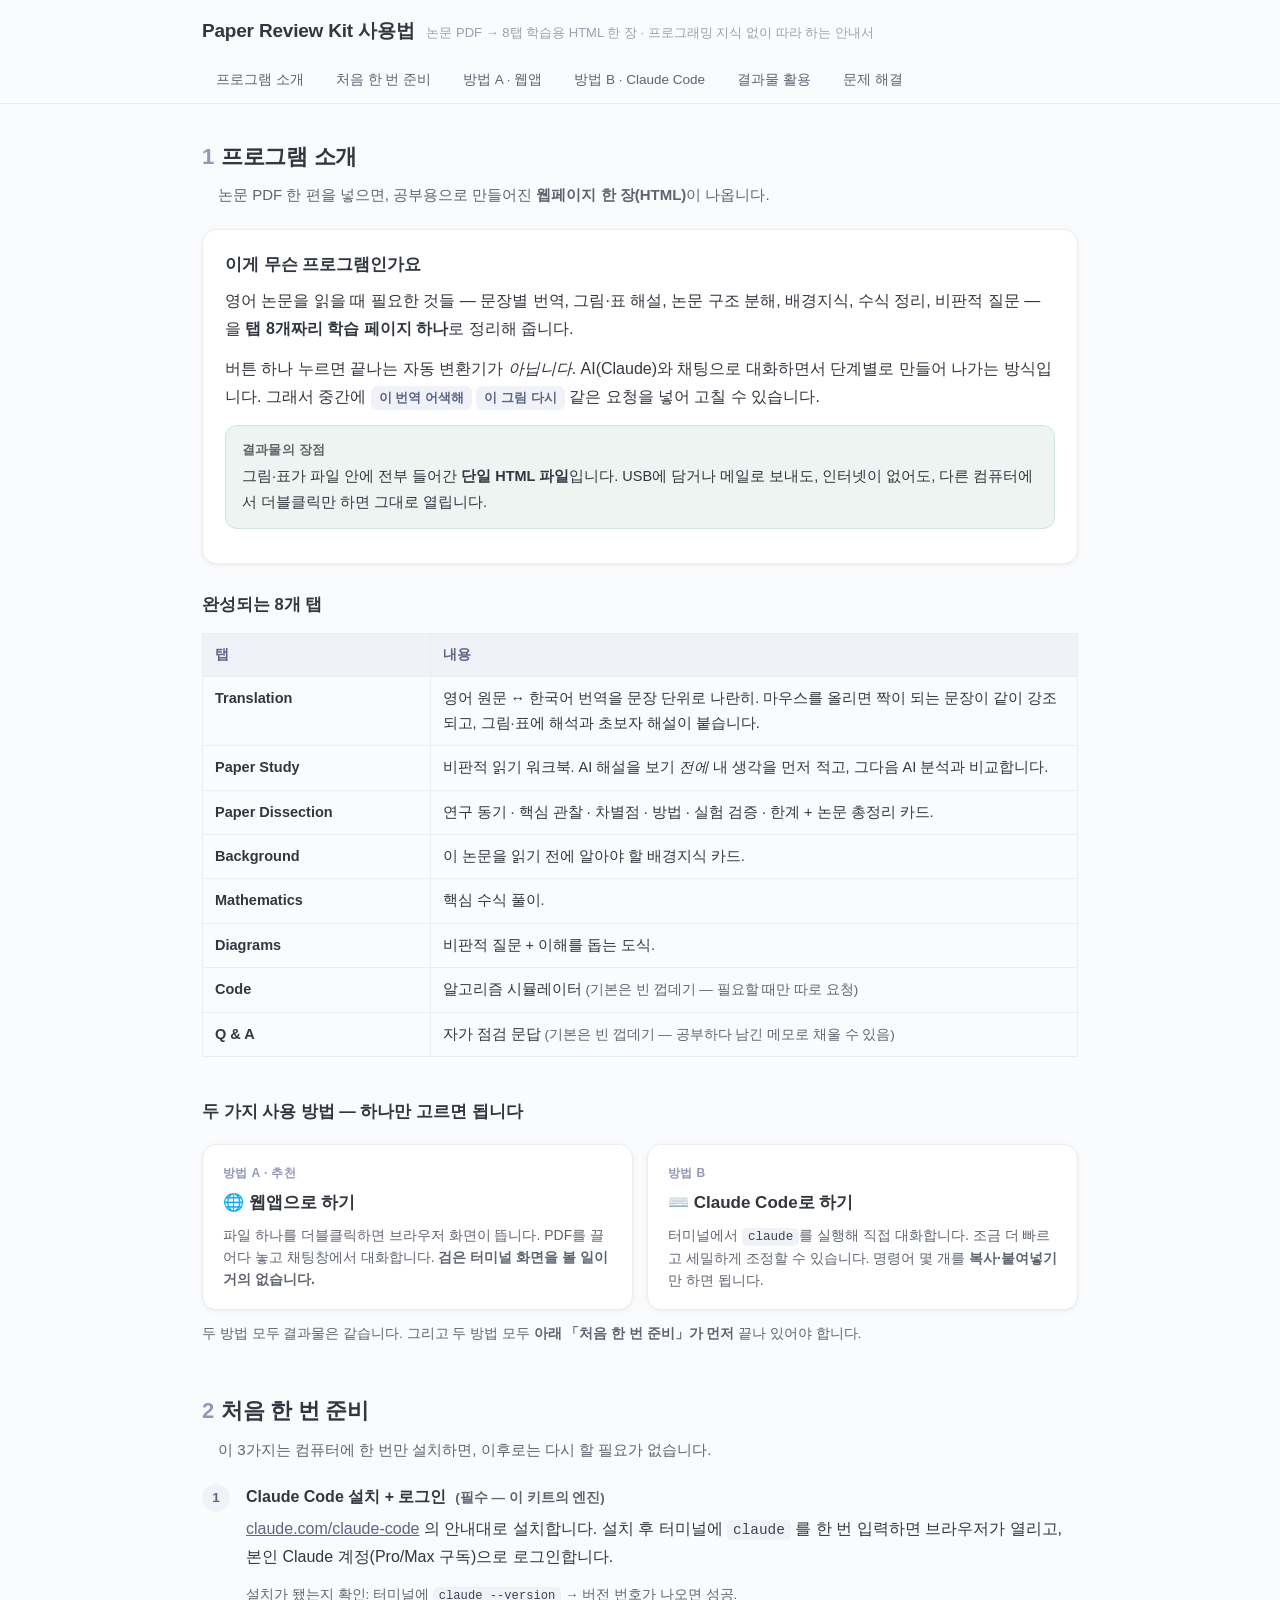
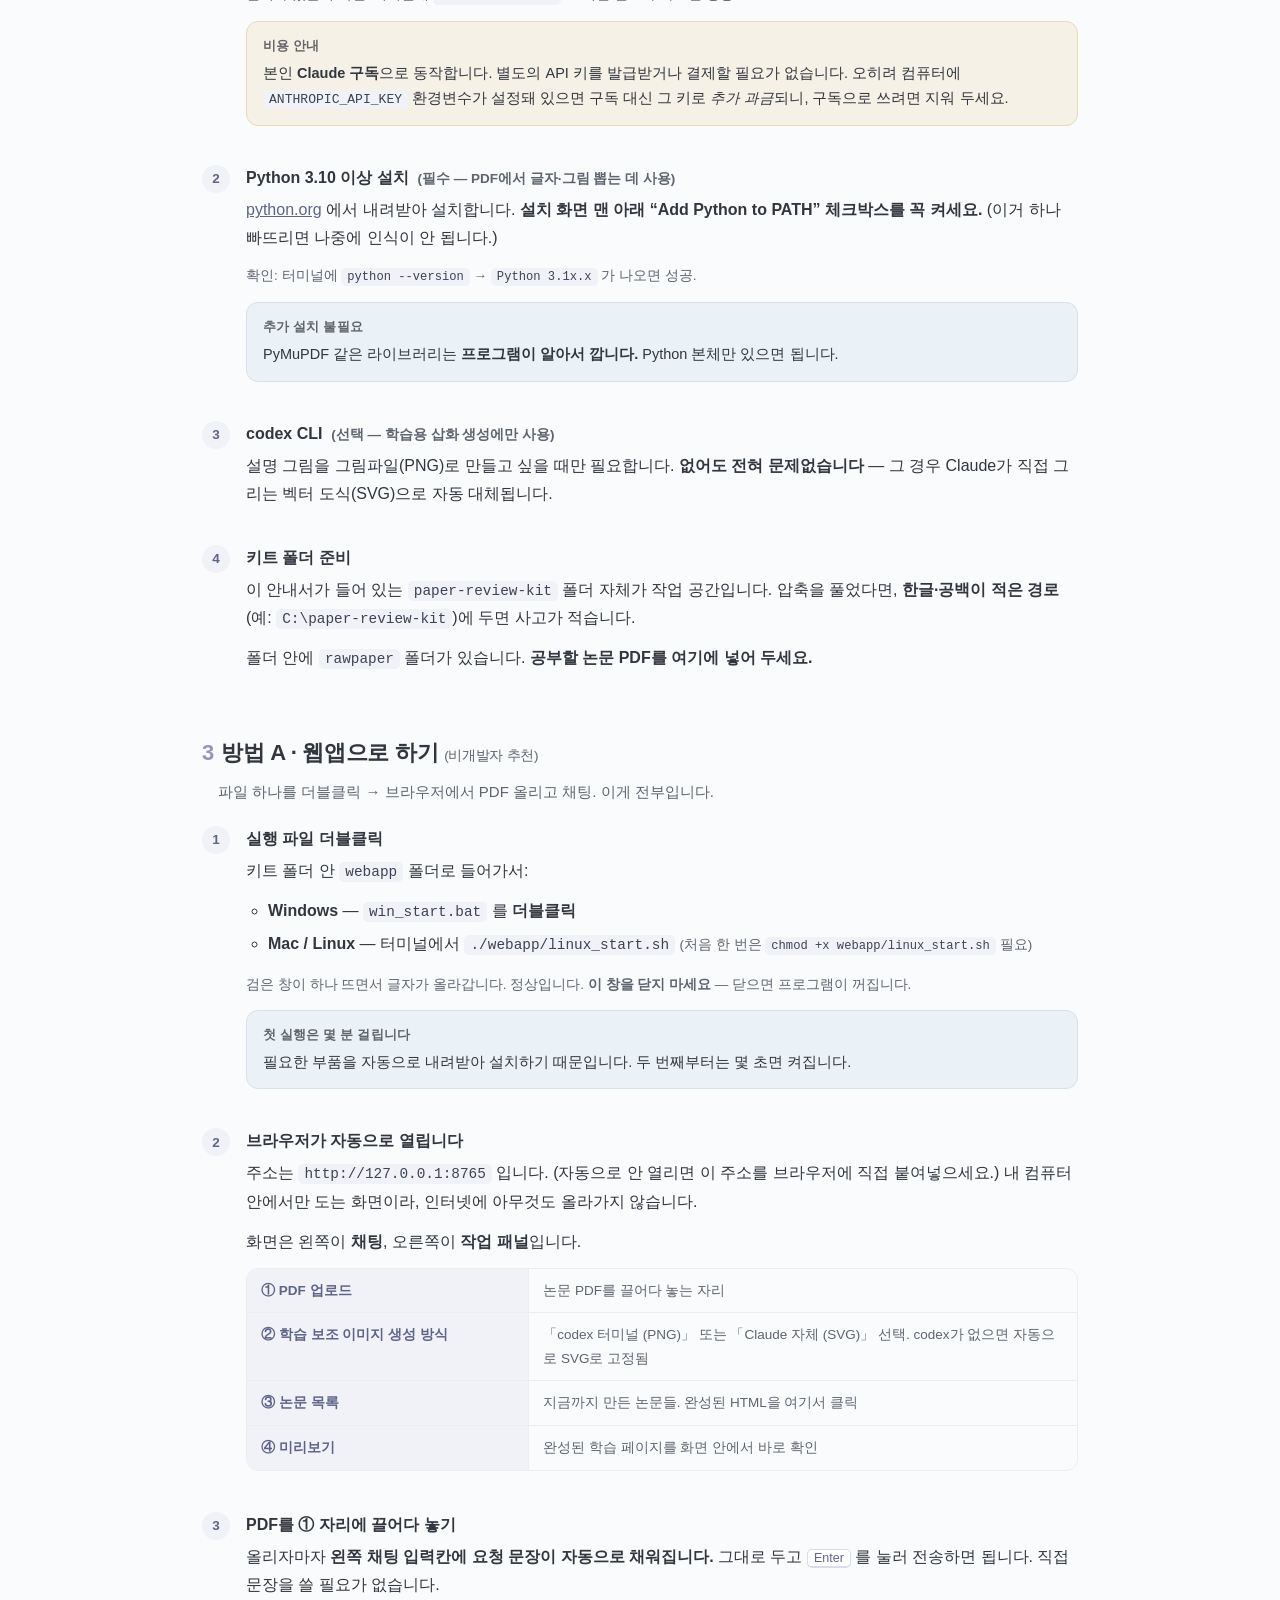
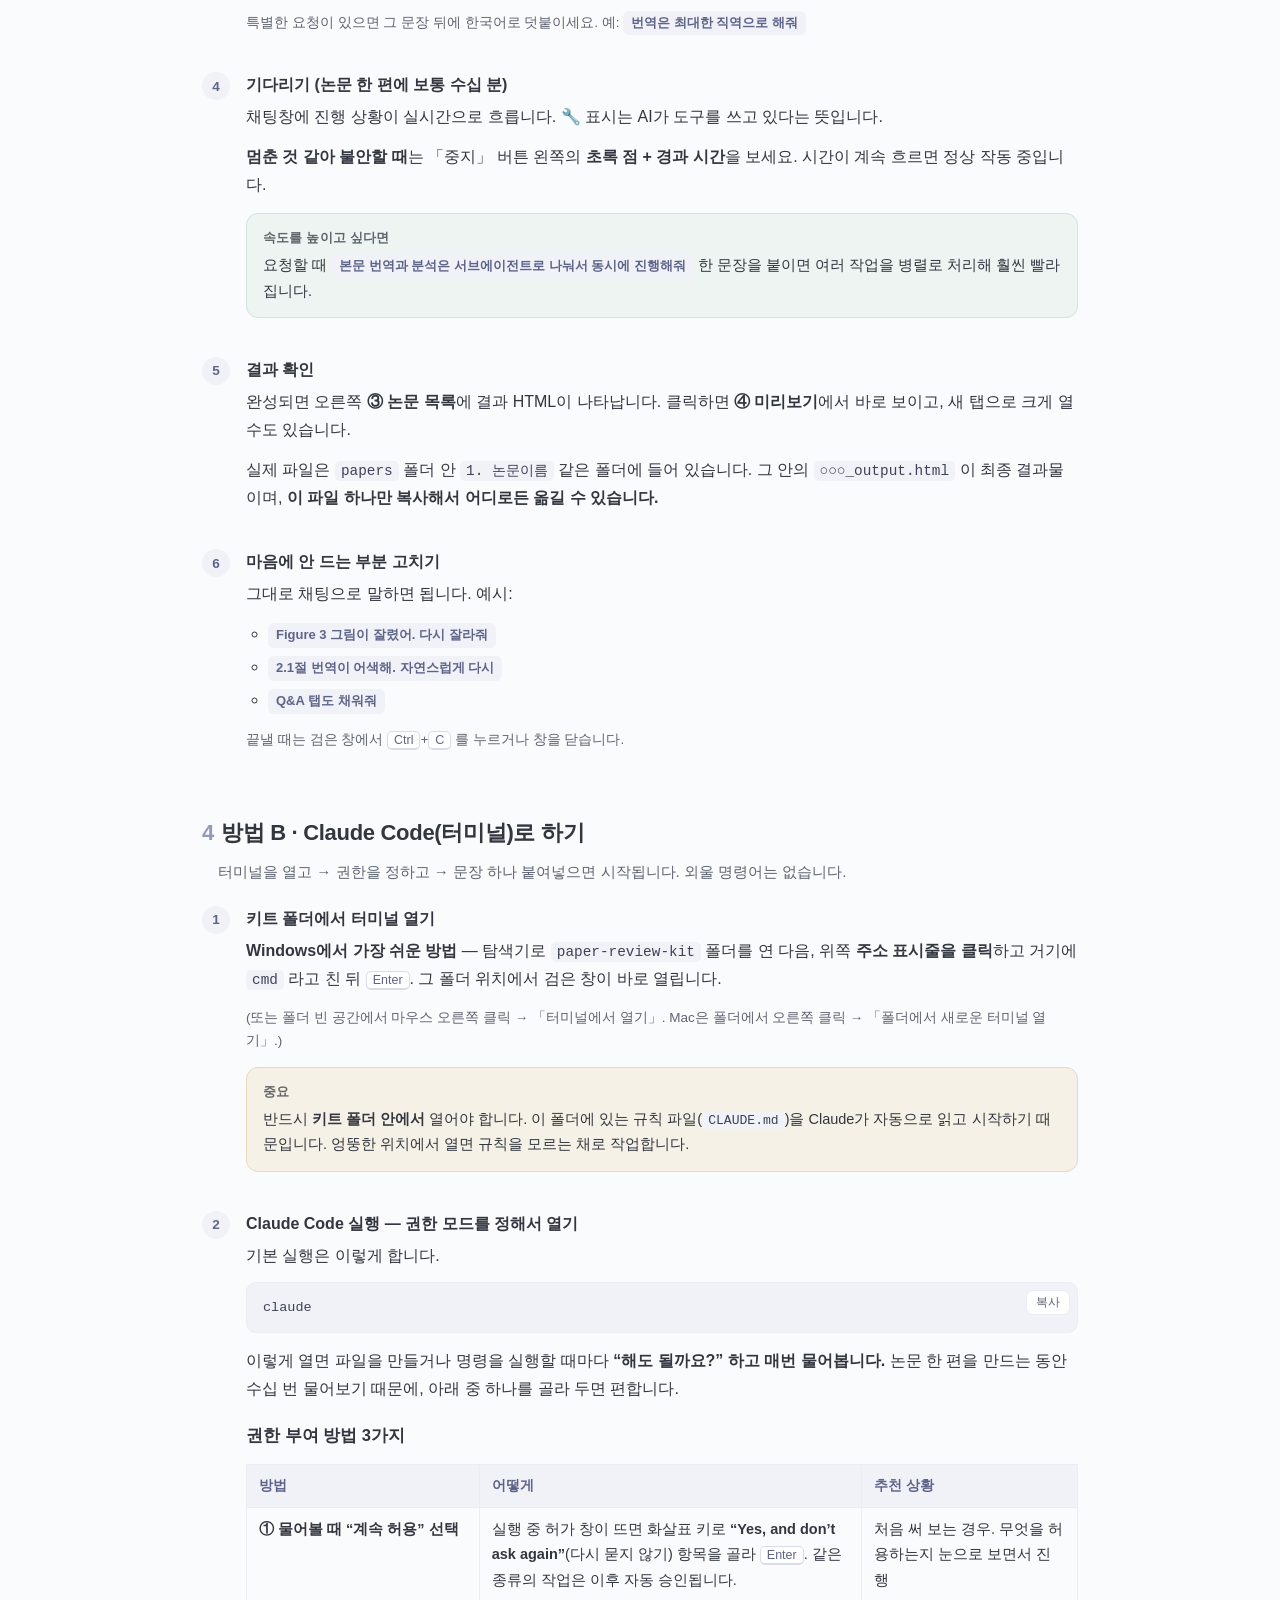
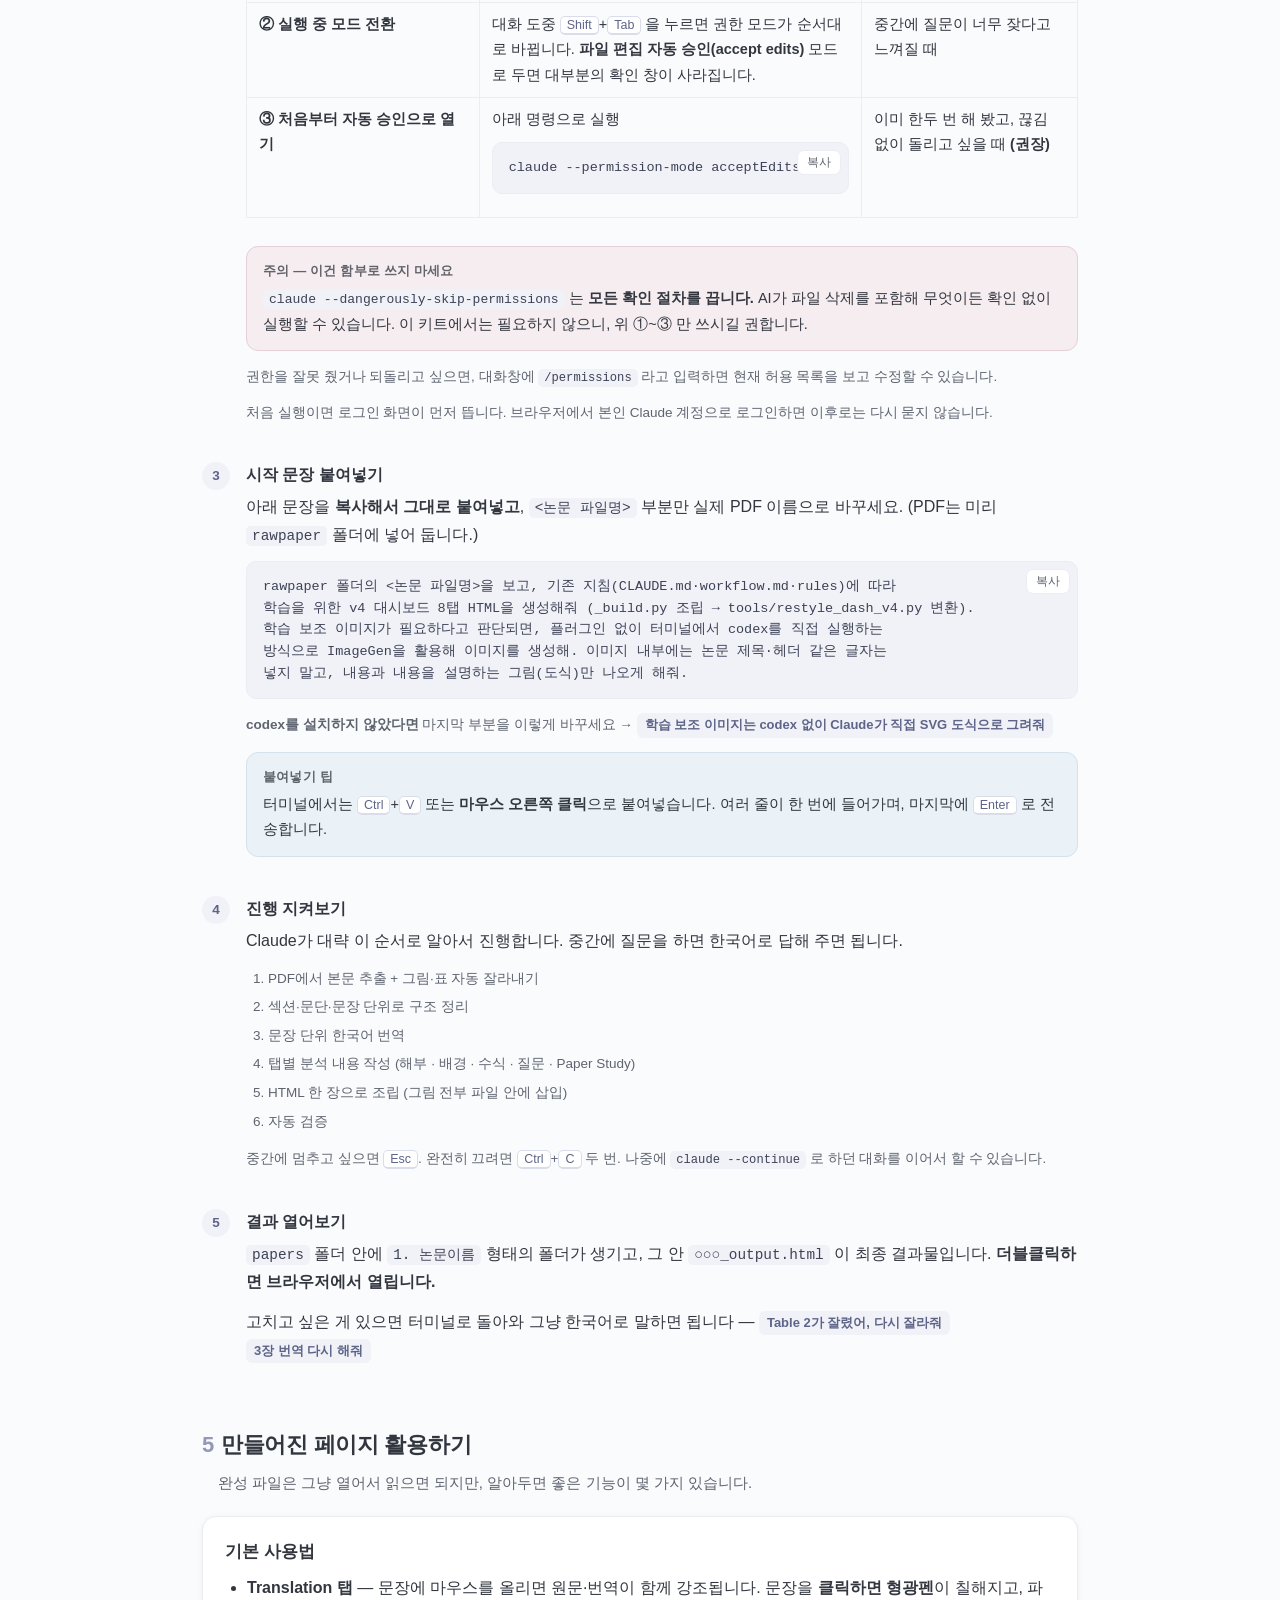
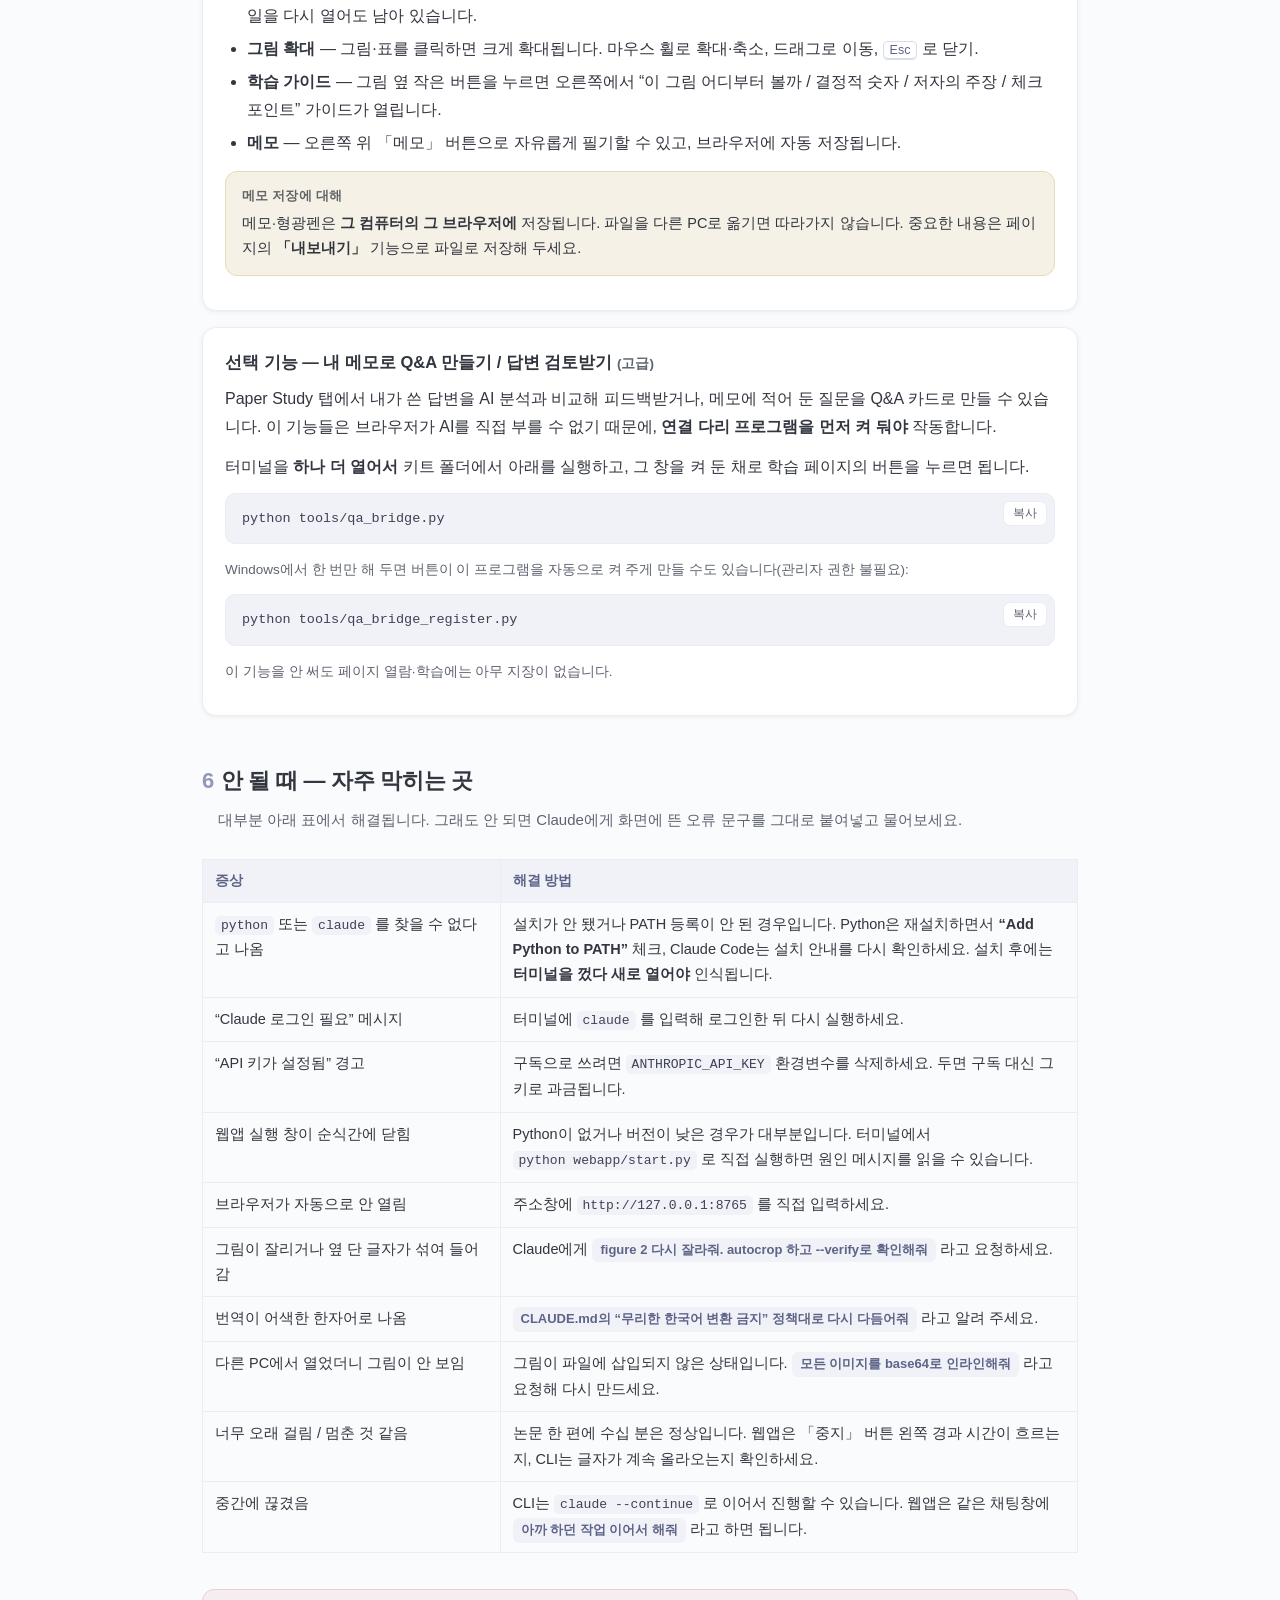
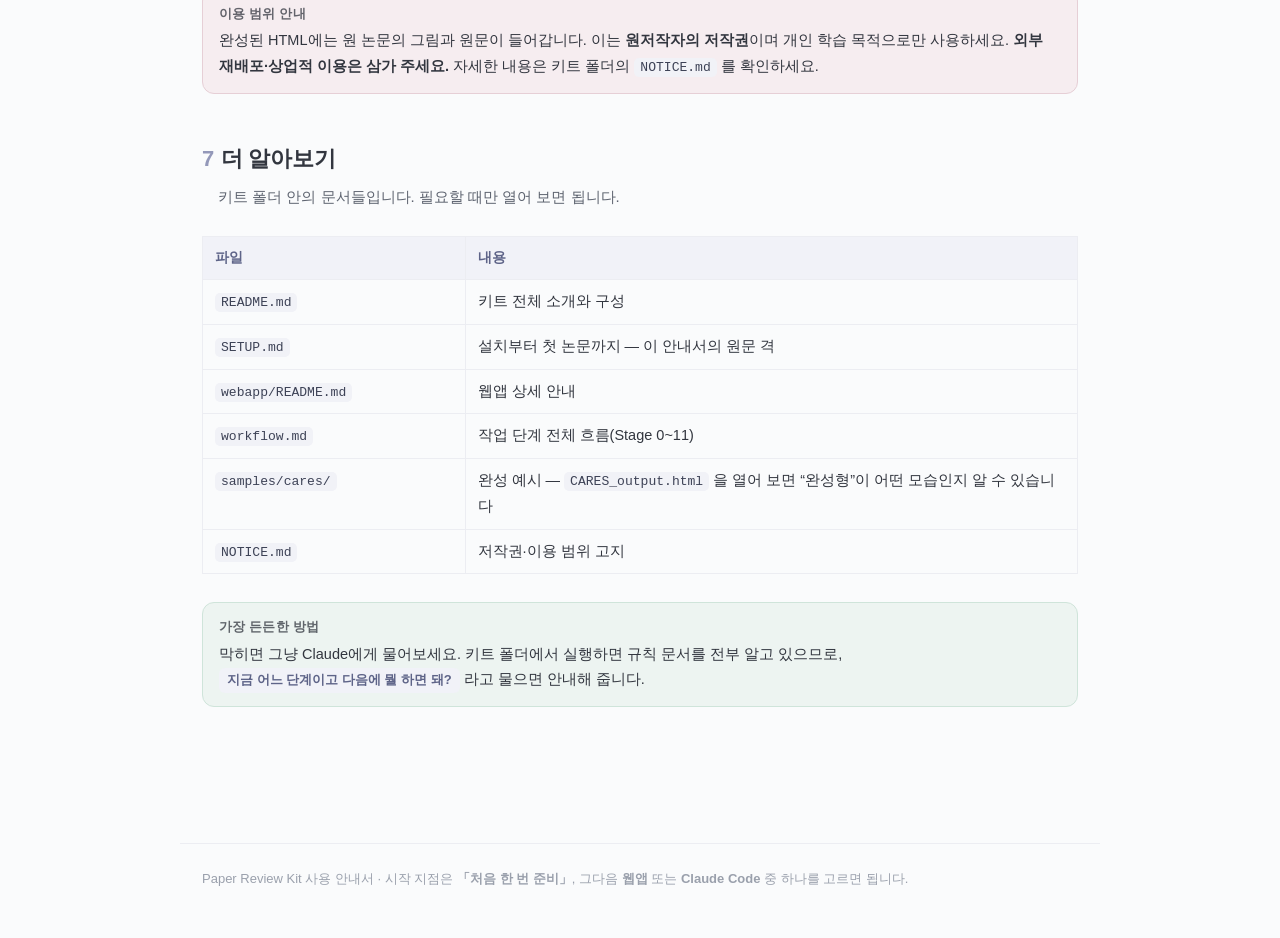
==== GUIDE.html @ 76587bfa "feat: 모체 반영 - qa_bridge v1.2 비동기 job·군집화, 메모 레이어 v6, 리더 자산 칩, 좌측 바 제거 3-way 병합(base = 모체 db18e31)으로 " ====
<!doctype html>
<html lang="ko">
<head>
<meta charset="utf-8">
<meta name="viewport" content="width=device-width, initial-scale=1">
<title>Paper Review Kit 사용법</title>
<style>
  :root{
    --bg:#fafbfc; --paper:#ffffff; --ink:#32363f; --ink-soft:#5e6470; --muted:#9aa0ac; --line:#ecedf2;
    --accent:#5e6488; --accent-mid:#9398b9; --accent-soft:#f1f2f8; --accent-pale:#d9dce9;
    --azure:#7191ab; --azure-soft:#eaf1f7; --azure-pale:#d5e2ec;
    --rose:#ab8290; --rose-soft:#f6edf0;
    --mint:#74ad97; --mint-soft:#edf4f1;
    --amber:#ab8a55; --amber-soft:#f6f1e6;
    --radius:14px; --shadow:0 1px 2px rgba(48,53,66,.03),0 1px 6px rgba(48,53,66,.05);
  }
  *{box-sizing:border-box}
  html{scroll-behavior:smooth; scroll-padding-top:96px}
  body{
    margin:0; background:var(--bg); color:var(--ink);
    font-family:-apple-system,BlinkMacSystemFont,"Segoe UI",Roboto,"Helvetica Neue",
      "Malgun Gothic","맑은 고딕","Apple SD Gothic Neo",sans-serif;
    line-height:1.75; font-size:16px; -webkit-font-smoothing:antialiased;
  }

  /* ── topbar ── */
  .topbar{
    position:sticky; top:0; z-index:50; background:rgba(250,251,252,.92);
    backdrop-filter:blur(8px); border-bottom:1px solid var(--line);
  }
  .topbar-inner{max-width:920px; margin:0 auto; padding:14px 22px 0}
  .brand{display:flex; align-items:baseline; gap:12px; flex-wrap:wrap}
  .brand h1{font-size:19px; margin:0; letter-spacing:-.2px}
  .brand .sub{font-size:13px; color:var(--muted)}
  .navtabs{display:flex; gap:4px; margin-top:12px; overflow-x:auto; scrollbar-width:none}
  .navtabs::-webkit-scrollbar{display:none}
  .navtabs a{
    flex:0 0 auto; padding:9px 14px; font-size:13.5px; color:var(--ink-soft); text-decoration:none;
    border-bottom:2px solid transparent; white-space:nowrap;
  }
  .navtabs a:hover{color:var(--accent); border-bottom-color:var(--accent-pale)}

  /* ── layout ── */
  main{max-width:920px; margin:0 auto; padding:34px 22px 90px}
  section{margin:0 0 46px}
  h2{
    font-size:22px; margin:0 0 6px; letter-spacing:-.3px;
  }
  h2 .num{color:var(--accent-mid); font-weight:700; margin-right:7px}
  .lede{color:var(--ink-soft); font-size:15px; margin:0 0 20px; padding-left:16px}
  h3{font-size:16.5px; margin:26px 0 8px; color:var(--ink)}
  p{margin:0 0 12px}
  ul,ol{margin:0 0 14px; padding-left:22px}
  li{margin:5px 0}
  a{color:var(--accent)}
  strong{font-weight:650}
  .small{font-size:13.5px; color:var(--ink-soft)}

  .card{
    background:var(--paper); border:1px solid var(--line); border-radius:var(--radius);
    box-shadow:var(--shadow); padding:20px 22px; margin:0 0 16px;
  }
  .card h3:first-child{margin-top:0}

  /* ── code ── */
  code{
    background:#f1f2f7; border-radius:5px; padding:2px 6px; font-size:.9em;
    font-family:"Cascadia Mono",Consolas,"D2Coding",Menlo,monospace; color:#3d4256;
  }
  pre{
    background:#f1f2f7; border:1px solid var(--line); border-radius:10px;
    padding:14px 16px; overflow-x:auto; margin:10px 0 14px;
    font-family:"Cascadia Mono",Consolas,"D2Coding",Menlo,monospace;
    font-size:13.5px; line-height:1.6; color:#3d4256; position:relative;
  }
  pre code{background:none; padding:0; font-size:inherit}
  .copy-wrap{position:relative}
  .copy-btn{
    position:absolute; top:8px; right:8px; border:1px solid var(--line); background:var(--paper);
    color:var(--ink-soft); font-size:11.5px; padding:4px 9px; border-radius:7px; cursor:pointer;
    font-family:inherit;
  }
  .copy-btn:hover{border-color:var(--accent-pale); color:var(--accent)}
  .copy-btn.done{color:var(--mint); border-color:var(--mint)}

  /* ── steps ── */
  ol.steps{list-style:none; padding:0; counter-reset:s; margin:0}
  ol.steps > li{
    counter-increment:s; position:relative; padding:0 0 4px 44px; margin:0 0 20px;
  }
  ol.steps > li::before{
    content:counter(s); position:absolute; left:0; top:1px;
    width:28px; height:28px; border-radius:50%; background:var(--accent-soft);
    color:var(--accent); font-size:13.5px; font-weight:700;
    display:flex; align-items:center; justify-content:center;
  }
  ol.steps > li > .t{font-weight:650; display:block; margin-bottom:4px}

  /* ── callouts ── */
  .note{
    border-radius:12px; padding:13px 16px; margin:14px 0; font-size:14.5px;
    border:1px solid var(--azure-pale); background:var(--azure-soft);
  }
  .note.warn{border-color:#e8d9b8; background:var(--amber-soft)}
  .note.tip{border-color:#cfe4da; background:var(--mint-soft)}
  .note.stop{border-color:#e6cfd6; background:var(--rose-soft)}
  .note b{display:block; margin-bottom:3px; font-size:13px; letter-spacing:.2px;
    text-transform:uppercase; opacity:.75}

  /* ── table ── */
  table{border-collapse:collapse; width:100%; font-size:14.5px; margin:6px 0 14px}
  th,td{border:1px solid var(--line); padding:9px 12px; text-align:left; vertical-align:top}
  th{background:var(--accent-soft); font-weight:650; color:var(--accent); font-size:13.5px}
  td code{white-space:nowrap}
  .tbl-scroll{overflow-x:auto}

  /* ── path pill / kbd ── */
  .pill{
    display:inline-block; background:var(--accent-soft); color:var(--accent);
    border-radius:6px; padding:1px 8px; font-size:13px; font-weight:600;
  }
  kbd{
    background:var(--paper); border:1px solid var(--accent-pale); border-bottom-width:2px;
    border-radius:5px; padding:1px 6px; font-size:12.5px; font-family:inherit; color:var(--accent);
  }

  /* ── route picker ── */
  .routes{display:grid; grid-template-columns:repeat(auto-fit,minmax(260px,1fr)); gap:14px; margin:18px 0 0}
  .route{
    display:block; text-decoration:none; color:inherit; background:var(--paper);
    border:1px solid var(--line); border-radius:var(--radius); padding:18px 20px; box-shadow:var(--shadow);
  }
  .route:hover{border-color:var(--accent-pale)}
  .route .tag{font-size:12px; font-weight:700; letter-spacing:.4px; color:var(--accent-mid)}
  .route .rt{font-size:17px; font-weight:650; margin:4px 0 6px; color:var(--ink)}
  .route .rd{font-size:14px; color:var(--ink-soft); line-height:1.6}

  /* ── screen map ── */
  .screen{
    border:1px solid var(--line); border-radius:12px; overflow:hidden; margin:12px 0 16px;
    font-size:13.5px;
  }
  .screen-row{display:flex; border-bottom:1px solid var(--line)}
  .screen-row:last-child{border-bottom:0}
  .screen-k{
    flex:0 0 34%; background:var(--accent-soft); color:var(--accent); font-weight:650;
    padding:10px 14px; border-right:1px solid var(--line);
  }
  .screen-v{padding:10px 14px; color:var(--ink-soft)}

  footer{
    max-width:920px; margin:0 auto; padding:24px 22px 60px;
    border-top:1px solid var(--line); color:var(--muted); font-size:13px;
  }
  @media (max-width:640px){
    body{font-size:15.5px}
    .screen-k{flex-basis:42%}
  }
  @media print{
    .topbar{position:static} .copy-btn{display:none}
  }
</style>
</head>
<body>

<div class="topbar">
  <div class="topbar-inner">
    <div class="brand">
      <h1>Paper Review Kit 사용법</h1>
      <span class="sub">논문 PDF → 8탭 학습용 HTML 한 장 · 프로그래밍 지식 없이 따라 하는 안내서</span>
    </div>
    <nav class="navtabs">
      <a href="#intro">프로그램 소개</a>
      <a href="#prep">처음 한 번 준비</a>
      <a href="#web">방법 A · 웹앱</a>
      <a href="#cli">방법 B · Claude Code</a>
      <a href="#after">결과물 활용</a>
      <a href="#trouble">문제 해결</a>
    </nav>
  </div>
</div>

<main>

<!-- ══════════════ 1. 소개 ══════════════ -->
<section id="intro">
  <h2><span class="num">1</span>프로그램 소개</h2>
  <p class="lede">논문 PDF 한 편을 넣으면, 공부용으로 만들어진 <strong>웹페이지 한 장(HTML)</strong>이 나옵니다.</p>

  <div class="card">
    <h3>이게 무슨 프로그램인가요</h3>
    <p>
      영어 논문을 읽을 때 필요한 것들 — 문장별 번역, 그림·표 해설, 논문 구조 분해, 배경지식, 수식 정리,
      비판적 질문 — 을 <strong>탭 8개짜리 학습 페이지 하나</strong>로 정리해 줍니다.
    </p>
    <p>
      버튼 하나 누르면 끝나는 자동 변환기가 <em>아닙니다</em>. AI(Claude)와 채팅으로 대화하면서
      단계별로 만들어 나가는 방식입니다. 그래서 중간에 <span class="pill">이 번역 어색해</span>
      <span class="pill">이 그림 다시</span> 같은 요청을 넣어 고칠 수 있습니다.
    </p>
    <div class="note tip">
      <b>결과물의 장점</b>
      그림·표가 파일 안에 전부 들어간 <strong>단일 HTML 파일</strong>입니다. USB에 담거나 메일로 보내도,
      인터넷이 없어도, 다른 컴퓨터에서 더블클릭만 하면 그대로 열립니다.
    </div>
  </div>

  <h3>완성되는 8개 탭</h3>
  <div class="tbl-scroll">
  <table>
    <tr><th style="width:26%">탭</th><th>내용</th></tr>
    <tr><td><strong>Translation</strong></td><td>영어 원문 ↔ 한국어 번역을 문장 단위로 나란히. 마우스를 올리면 짝이 되는 문장이 같이 강조되고, 그림·표에 해석과 초보자 해설이 붙습니다.</td></tr>
    <tr><td><strong>Paper Study</strong></td><td>비판적 읽기 워크북. AI 해설을 보기 <em>전에</em> 내 생각을 먼저 적고, 그다음 AI 분석과 비교합니다.</td></tr>
    <tr><td><strong>Paper Dissection</strong></td><td>연구 동기 · 핵심 관찰 · 차별점 · 방법 · 실험 검증 · 한계 + 논문 총정리 카드.</td></tr>
    <tr><td><strong>Background</strong></td><td>이 논문을 읽기 전에 알아야 할 배경지식 카드.</td></tr>
    <tr><td><strong>Mathematics</strong></td><td>핵심 수식 풀이.</td></tr>
    <tr><td><strong>Diagrams</strong></td><td>비판적 질문 + 이해를 돕는 도식.</td></tr>
    <tr><td><strong>Code</strong></td><td>알고리즘 시뮬레이터 <span class="small">(기본은 빈 껍데기 — 필요할 때만 따로 요청)</span></td></tr>
    <tr><td><strong>Q &amp; A</strong></td><td>자가 점검 문답 <span class="small">(기본은 빈 껍데기 — 공부하다 남긴 메모로 채울 수 있음)</span></td></tr>
  </table>
  </div>

  <h3>두 가지 사용 방법 — 하나만 고르면 됩니다</h3>
  <div class="routes">
    <a class="route" href="#web">
      <div class="tag">방법 A · 추천</div>
      <div class="rt">🌐 웹앱으로 하기</div>
      <div class="rd">파일 하나를 더블클릭하면 브라우저 화면이 뜹니다. PDF를 끌어다 놓고 채팅창에서 대화합니다.
        <strong>검은 터미널 화면을 볼 일이 거의 없습니다.</strong></div>
    </a>
    <a class="route" href="#cli">
      <div class="tag">방법 B</div>
      <div class="rt">⌨️ Claude Code로 하기</div>
      <div class="rd">터미널에서 <code>claude</code>를 실행해 직접 대화합니다. 조금 더 빠르고 세밀하게 조정할 수 있습니다.
        명령어 몇 개를 <strong>복사·붙여넣기</strong>만 하면 됩니다.</div>
    </a>
  </div>
  <p class="small" style="margin-top:12px">
    두 방법 모두 결과물은 같습니다. 그리고 두 방법 모두 <strong>아래 「처음 한 번 준비」가 먼저</strong> 끝나 있어야 합니다.
  </p>
</section>

<!-- ══════════════ 2. 준비 ══════════════ -->
<section id="prep">
  <h2><span class="num">2</span>처음 한 번 준비</h2>
  <p class="lede">이 3가지는 컴퓨터에 한 번만 설치하면, 이후로는 다시 할 필요가 없습니다.</p>

  <ol class="steps">
    <li>
      <span class="t">Claude Code 설치 + 로그인 &nbsp;<span class="small">(필수 — 이 키트의 엔진)</span></span>
      <p><a href="https://claude.com/claude-code" target="_blank" rel="noopener">claude.com/claude-code</a> 의 안내대로 설치합니다.
      설치 후 터미널에 <code>claude</code> 를 한 번 입력하면 브라우저가 열리고, 본인 Claude 계정(Pro/Max 구독)으로 로그인합니다.</p>
      <p class="small">설치가 됐는지 확인: 터미널에 <code>claude --version</code> → 버전 번호가 나오면 성공.</p>
      <div class="note warn">
        <b>비용 안내</b>
        본인 <strong>Claude 구독</strong>으로 동작합니다. 별도의 API 키를 발급받거나 결제할 필요가 없습니다.
        오히려 컴퓨터에 <code>ANTHROPIC_API_KEY</code> 환경변수가 설정돼 있으면 구독 대신 그 키로 <em>추가 과금</em>되니,
        구독으로 쓰려면 지워 두세요.
      </div>
    </li>

    <li>
      <span class="t">Python 3.10 이상 설치 &nbsp;<span class="small">(필수 — PDF에서 글자·그림 뽑는 데 사용)</span></span>
      <p><a href="https://www.python.org" target="_blank" rel="noopener">python.org</a> 에서 내려받아 설치합니다.
      <strong>설치 화면 맨 아래 “Add Python to PATH” 체크박스를 꼭 켜세요.</strong> (이거 하나 빠뜨리면 나중에 인식이 안 됩니다.)</p>
      <p class="small">확인: 터미널에 <code>python --version</code> → <code>Python 3.1x.x</code> 가 나오면 성공.</p>
      <div class="note">
        <b>추가 설치 불필요</b>
        PyMuPDF 같은 라이브러리는 <strong>프로그램이 알아서 깝니다.</strong> Python 본체만 있으면 됩니다.
      </div>
    </li>

    <li>
      <span class="t">codex CLI &nbsp;<span class="small">(선택 — 학습용 삽화 생성에만 사용)</span></span>
      <p>설명 그림을 그림파일(PNG)로 만들고 싶을 때만 필요합니다.
      <strong>없어도 전혀 문제없습니다</strong> — 그 경우 Claude가 직접 그리는 벡터 도식(SVG)으로 자동 대체됩니다.</p>
    </li>

    <li>
      <span class="t">키트 폴더 준비</span>
      <p>이 안내서가 들어 있는 <code>paper-review-kit</code> 폴더 자체가 작업 공간입니다.
      압축을 풀었다면, <strong>한글·공백이 적은 경로</strong>(예: <code>C:\paper-review-kit</code>)에 두면 사고가 적습니다.</p>
      <p>폴더 안에 <code>rawpaper</code> 폴더가 있습니다. <strong>공부할 논문 PDF를 여기에 넣어 두세요.</strong></p>
    </li>
  </ol>
</section>

<!-- ══════════════ 3. 웹앱 ══════════════ -->
<section id="web">
  <h2><span class="num">3</span>방법 A · 웹앱으로 하기 <span class="small" style="font-weight:400">(비개발자 추천)</span></h2>
  <p class="lede">파일 하나를 더블클릭 → 브라우저에서 PDF 올리고 채팅. 이게 전부입니다.</p>

  <ol class="steps">
    <li>
      <span class="t">실행 파일 더블클릭</span>
      <p>키트 폴더 안 <code>webapp</code> 폴더로 들어가서:</p>
      <ul>
        <li><strong>Windows</strong> — <code>win_start.bat</code> 를 <strong>더블클릭</strong></li>
        <li><strong>Mac / Linux</strong> — 터미널에서 <code>./webapp/linux_start.sh</code>
          <span class="small">(처음 한 번은 <code>chmod +x webapp/linux_start.sh</code> 필요)</span></li>
      </ul>
      <p class="small">검은 창이 하나 뜨면서 글자가 올라갑니다. 정상입니다. <strong>이 창을 닫지 마세요</strong> — 닫으면 프로그램이 꺼집니다.</p>
      <div class="note">
        <b>첫 실행은 몇 분 걸립니다</b>
        필요한 부품을 자동으로 내려받아 설치하기 때문입니다. 두 번째부터는 몇 초면 켜집니다.
      </div>
    </li>

    <li>
      <span class="t">브라우저가 자동으로 열립니다</span>
      <p>주소는 <code>http://127.0.0.1:8765</code> 입니다. (자동으로 안 열리면 이 주소를 브라우저에 직접 붙여넣으세요.)
      내 컴퓨터 안에서만 도는 화면이라, 인터넷에 아무것도 올라가지 않습니다.</p>
      <p>화면은 왼쪽이 <strong>채팅</strong>, 오른쪽이 <strong>작업 패널</strong>입니다.</p>
      <div class="screen">
        <div class="screen-row"><div class="screen-k">① PDF 업로드</div><div class="screen-v">논문 PDF를 끌어다 놓는 자리</div></div>
        <div class="screen-row"><div class="screen-k">② 학습 보조 이미지 생성 방식</div><div class="screen-v">「codex 터미널 (PNG)」 또는 「Claude 자체 (SVG)」 선택. codex가 없으면 자동으로 SVG로 고정됨</div></div>
        <div class="screen-row"><div class="screen-k">③ 논문 목록</div><div class="screen-v">지금까지 만든 논문들. 완성된 HTML을 여기서 클릭</div></div>
        <div class="screen-row"><div class="screen-k">④ 미리보기</div><div class="screen-v">완성된 학습 페이지를 화면 안에서 바로 확인</div></div>
      </div>
    </li>

    <li>
      <span class="t">PDF를 ① 자리에 끌어다 놓기</span>
      <p>올리자마자 <strong>왼쪽 채팅 입력칸에 요청 문장이 자동으로 채워집니다.</strong>
      그대로 두고 <kbd>Enter</kbd> 를 눌러 전송하면 됩니다. 직접 문장을 쓸 필요가 없습니다.</p>
      <p class="small">특별한 요청이 있으면 그 문장 뒤에 한국어로 덧붙이세요. 예: <span class="pill">번역은 최대한 직역으로 해줘</span></p>
    </li>

    <li>
      <span class="t">기다리기 (논문 한 편에 보통 수십 분)</span>
      <p>채팅창에 진행 상황이 실시간으로 흐릅니다. 🔧 표시는 AI가 도구를 쓰고 있다는 뜻입니다.</p>
      <p><strong>멈춘 것 같아 불안할 때</strong>는 「중지」 버튼 왼쪽의 <strong>초록 점 + 경과 시간</strong>을 보세요.
      시간이 계속 흐르면 정상 작동 중입니다.</p>
      <div class="note tip">
        <b>속도를 높이고 싶다면</b>
        요청할 때 <span class="pill">본문 번역과 분석은 서브에이전트로 나눠서 동시에 진행해줘</span> 한 문장을 붙이면
        여러 작업을 병렬로 처리해 훨씬 빨라집니다.
      </div>
    </li>

    <li>
      <span class="t">결과 확인</span>
      <p>완성되면 오른쪽 <strong>③ 논문 목록</strong>에 결과 HTML이 나타납니다. 클릭하면 <strong>④ 미리보기</strong>에서 바로 보이고,
      새 탭으로 크게 열 수도 있습니다.</p>
      <p>실제 파일은 <code>papers</code> 폴더 안 <code>1. 논문이름</code> 같은 폴더에 들어 있습니다.
      그 안의 <code>○○○_output.html</code> 이 최종 결과물이며, <strong>이 파일 하나만 복사해서 어디로든 옮길 수 있습니다.</strong></p>
    </li>

    <li>
      <span class="t">마음에 안 드는 부분 고치기</span>
      <p>그대로 채팅으로 말하면 됩니다. 예시:</p>
      <ul>
        <li><span class="pill">Figure 3 그림이 잘렸어. 다시 잘라줘</span></li>
        <li><span class="pill">2.1절 번역이 어색해. 자연스럽게 다시</span></li>
        <li><span class="pill">Q&amp;A 탭도 채워줘</span></li>
      </ul>
      <p class="small">끝낼 때는 검은 창에서 <kbd>Ctrl</kbd>+<kbd>C</kbd> 를 누르거나 창을 닫습니다.</p>
    </li>
  </ol>
</section>

<!-- ══════════════ 4. CLI ══════════════ -->
<section id="cli">
  <h2><span class="num">4</span>방법 B · Claude Code(터미널)로 하기</h2>
  <p class="lede">터미널을 열고 → 권한을 정하고 → 문장 하나 붙여넣으면 시작됩니다. 외울 명령어는 없습니다.</p>

  <ol class="steps">
    <li>
      <span class="t">키트 폴더에서 터미널 열기</span>
      <p><strong>Windows에서 가장 쉬운 방법</strong> — 탐색기로 <code>paper-review-kit</code> 폴더를 연 다음,
      위쪽 <strong>주소 표시줄을 클릭</strong>하고 거기에 <code>cmd</code> 라고 친 뒤 <kbd>Enter</kbd>.
      그 폴더 위치에서 검은 창이 바로 열립니다.</p>
      <p class="small">(또는 폴더 빈 공간에서 마우스 오른쪽 클릭 → 「터미널에서 열기」. Mac은 폴더에서 오른쪽 클릭 → 「폴더에서 새로운 터미널 열기」.)</p>
      <div class="note warn">
        <b>중요</b>
        반드시 <strong>키트 폴더 안에서</strong> 열어야 합니다. 이 폴더에 있는 규칙 파일(<code>CLAUDE.md</code>)을
        Claude가 자동으로 읽고 시작하기 때문입니다. 엉뚱한 위치에서 열면 규칙을 모르는 채로 작업합니다.
      </div>
    </li>

    <li>
      <span class="t">Claude Code 실행 — 권한 모드를 정해서 열기</span>
      <p>기본 실행은 이렇게 합니다.</p>
      <div class="copy-wrap"><pre><code>claude</code></pre></div>
      <p>이렇게 열면 파일을 만들거나 명령을 실행할 때마다 <strong>“해도 될까요?” 하고 매번 물어봅니다.</strong>
      논문 한 편을 만드는 동안 수십 번 물어보기 때문에, 아래 중 하나를 골라 두면 편합니다.</p>

      <h3 style="margin-top:18px">권한 부여 방법 3가지</h3>
      <div class="tbl-scroll">
      <table>
        <tr><th style="width:28%">방법</th><th>어떻게</th><th style="width:26%">추천 상황</th></tr>
        <tr>
          <td><strong>① 물어볼 때 “계속 허용” 선택</strong></td>
          <td>실행 중 허가 창이 뜨면 화살표 키로 <strong>“Yes, and don’t ask again”</strong>(다시 묻지 않기) 항목을 골라 <kbd>Enter</kbd>. 같은 종류의 작업은 이후 자동 승인됩니다.</td>
          <td>처음 써 보는 경우. 무엇을 허용하는지 눈으로 보면서 진행</td>
        </tr>
        <tr>
          <td><strong>② 실행 중 모드 전환</strong></td>
          <td>대화 도중 <kbd>Shift</kbd>+<kbd>Tab</kbd> 을 누르면 권한 모드가 순서대로 바뀝니다. <strong>파일 편집 자동 승인(accept edits)</strong> 모드로 두면 대부분의 확인 창이 사라집니다.</td>
          <td>중간에 질문이 너무 잦다고 느껴질 때</td>
        </tr>
        <tr>
          <td><strong>③ 처음부터 자동 승인으로 열기</strong></td>
          <td>아래 명령으로 실행 <div class="copy-wrap"><pre><code>claude --permission-mode acceptEdits</code></pre></div></td>
          <td>이미 한두 번 해 봤고, 끊김 없이 돌리고 싶을 때 <strong>(권장)</strong></td>
        </tr>
      </table>
      </div>

      <div class="note stop">
        <b>주의 — 이건 함부로 쓰지 마세요</b>
        <code>claude --dangerously-skip-permissions</code> 는 <strong>모든 확인 절차를 끕니다.</strong>
        AI가 파일 삭제를 포함해 무엇이든 확인 없이 실행할 수 있습니다.
        이 키트에서는 필요하지 않으니, 위 ①~③ 만 쓰시길 권합니다.
      </div>

      <p class="small">권한을 잘못 줬거나 되돌리고 싶으면, 대화창에 <code>/permissions</code> 라고 입력하면 현재 허용 목록을 보고 수정할 수 있습니다.</p>
      <p class="small">처음 실행이면 로그인 화면이 먼저 뜹니다. 브라우저에서 본인 Claude 계정으로 로그인하면 이후로는 다시 묻지 않습니다.</p>
    </li>

    <li>
      <span class="t">시작 문장 붙여넣기</span>
      <p>아래 문장을 <strong>복사해서 그대로 붙여넣고</strong>, <code>&lt;논문 파일명&gt;</code> 부분만 실제 PDF 이름으로 바꾸세요.
      (PDF는 미리 <code>rawpaper</code> 폴더에 넣어 둡니다.)</p>
      <div class="copy-wrap"><pre><code>rawpaper 폴더의 &lt;논문 파일명&gt;을 보고, 기존 지침(CLAUDE.md·workflow.md·rules)에 따라
학습을 위한 v4 대시보드 8탭 HTML을 생성해줘 (_build.py 조립 → tools/restyle_dash_v4.py 변환).
학습 보조 이미지가 필요하다고 판단되면, 플러그인 없이 터미널에서 codex를 직접 실행하는
방식으로 ImageGen을 활용해 이미지를 생성해. 이미지 내부에는 논문 제목·헤더 같은 글자는
넣지 말고, 내용과 내용을 설명하는 그림(도식)만 나오게 해줘.</code></pre></div>
      <p class="small">
        <strong>codex를 설치하지 않았다면</strong> 마지막 부분을 이렇게 바꾸세요 →
        <span class="pill">학습 보조 이미지는 codex 없이 Claude가 직접 SVG 도식으로 그려줘</span>
      </p>
      <div class="note">
        <b>붙여넣기 팁</b>
        터미널에서는 <kbd>Ctrl</kbd>+<kbd>V</kbd> 또는 <strong>마우스 오른쪽 클릭</strong>으로 붙여넣습니다.
        여러 줄이 한 번에 들어가며, 마지막에 <kbd>Enter</kbd> 로 전송합니다.
      </div>
    </li>

    <li>
      <span class="t">진행 지켜보기</span>
      <p>Claude가 대략 이 순서로 알아서 진행합니다. 중간에 질문을 하면 한국어로 답해 주면 됩니다.</p>
      <ol class="small" style="margin-top:6px">
        <li>PDF에서 본문 추출 + 그림·표 자동 잘라내기</li>
        <li>섹션·문단·문장 단위로 구조 정리</li>
        <li>문장 단위 한국어 번역</li>
        <li>탭별 분석 내용 작성 (해부 · 배경 · 수식 · 질문 · Paper Study)</li>
        <li>HTML 한 장으로 조립 (그림 전부 파일 안에 삽입)</li>
        <li>자동 검증</li>
      </ol>
      <p class="small">중간에 멈추고 싶으면 <kbd>Esc</kbd>. 완전히 끄려면 <kbd>Ctrl</kbd>+<kbd>C</kbd> 두 번.
      나중에 <code>claude --continue</code> 로 하던 대화를 이어서 할 수 있습니다.</p>
    </li>

    <li>
      <span class="t">결과 열어보기</span>
      <p><code>papers</code> 폴더 안에 <code>1. 논문이름</code> 형태의 폴더가 생기고,
      그 안 <code>○○○_output.html</code> 이 최종 결과물입니다. <strong>더블클릭하면 브라우저에서 열립니다.</strong></p>
      <p>고치고 싶은 게 있으면 터미널로 돌아와 그냥 한국어로 말하면 됩니다 —
      <span class="pill">Table 2가 잘렸어, 다시 잘라줘</span> <span class="pill">3장 번역 다시 해줘</span></p>
    </li>
  </ol>
</section>

<!-- ══════════════ 5. 결과물 활용 ══════════════ -->
<section id="after">
  <h2><span class="num">5</span>만들어진 페이지 활용하기</h2>
  <p class="lede">완성 파일은 그냥 열어서 읽으면 되지만, 알아두면 좋은 기능이 몇 가지 있습니다.</p>

  <div class="card">
    <h3>기본 사용법</h3>
    <ul>
      <li><strong>Translation 탭</strong> — 문장에 마우스를 올리면 원문·번역이 함께 강조됩니다. 문장을 <strong>클릭하면 형광펜</strong>이 칠해지고, 파일을 다시 열어도 남아 있습니다.</li>
      <li><strong>그림 확대</strong> — 그림·표를 클릭하면 크게 확대됩니다. 마우스 휠로 확대·축소, 드래그로 이동, <kbd>Esc</kbd> 로 닫기.</li>
      <li><strong>학습 가이드</strong> — 그림 옆 작은 버튼을 누르면 오른쪽에서 “이 그림 어디부터 볼까 / 결정적 숫자 / 저자의 주장 / 체크포인트” 가이드가 열립니다.</li>
      <li><strong>메모</strong> — 오른쪽 위 「메모」 버튼으로 자유롭게 필기할 수 있고, 브라우저에 자동 저장됩니다.</li>
    </ul>
    <div class="note warn">
      <b>메모 저장에 대해</b>
      메모·형광펜은 <strong>그 컴퓨터의 그 브라우저에</strong> 저장됩니다. 파일을 다른 PC로 옮기면 따라가지 않습니다.
      중요한 내용은 페이지의 <strong>「내보내기」</strong> 기능으로 파일로 저장해 두세요.
    </div>
  </div>

  <div class="card">
    <h3>선택 기능 — 내 메모로 Q&amp;A 만들기 / 답변 검토받기 <span class="small">(고급)</span></h3>
    <p>Paper Study 탭에서 내가 쓴 답변을 AI 분석과 비교해 피드백받거나, 메모에 적어 둔 질문을 Q&amp;A 카드로 만들 수 있습니다.
    이 기능들은 브라우저가 AI를 직접 부를 수 없기 때문에, <strong>연결 다리 프로그램을 먼저 켜 둬야</strong> 작동합니다.</p>
    <p>터미널을 <strong>하나 더 열어서</strong> 키트 폴더에서 아래를 실행하고, 그 창을 켜 둔 채로 학습 페이지의 버튼을 누르면 됩니다.</p>
    <div class="copy-wrap"><pre><code>python tools/qa_bridge.py</code></pre></div>
    <p class="small">Windows에서 한 번만 해 두면 버튼이 이 프로그램을 자동으로 켜 주게 만들 수도 있습니다(관리자 권한 불필요):</p>
    <div class="copy-wrap"><pre><code>python tools/qa_bridge_register.py</code></pre></div>
    <p class="small">이 기능을 안 써도 페이지 열람·학습에는 아무 지장이 없습니다.</p>
  </div>
</section>

<!-- ══════════════ 6. 문제 해결 ══════════════ -->
<section id="trouble">
  <h2><span class="num">6</span>안 될 때 — 자주 막히는 곳</h2>
  <p class="lede">대부분 아래 표에서 해결됩니다. 그래도 안 되면 Claude에게 화면에 뜬 오류 문구를 그대로 붙여넣고 물어보세요.</p>

  <div class="tbl-scroll">
  <table>
    <tr><th style="width:34%">증상</th><th>해결 방법</th></tr>
    <tr>
      <td><code>python</code> 또는 <code>claude</code> 를 찾을 수 없다고 나옴</td>
      <td>설치가 안 됐거나 PATH 등록이 안 된 경우입니다. Python은 재설치하면서 <strong>“Add Python to PATH”</strong> 체크, Claude Code는 설치 안내를 다시 확인하세요. 설치 후에는 <strong>터미널을 껐다 새로 열어야</strong> 인식됩니다.</td>
    </tr>
    <tr>
      <td>“Claude 로그인 필요” 메시지</td>
      <td>터미널에 <code>claude</code> 를 입력해 로그인한 뒤 다시 실행하세요.</td>
    </tr>
    <tr>
      <td>“API 키가 설정됨” 경고</td>
      <td>구독으로 쓰려면 <code>ANTHROPIC_API_KEY</code> 환경변수를 삭제하세요. 두면 구독 대신 그 키로 과금됩니다.</td>
    </tr>
    <tr>
      <td>웹앱 실행 창이 순식간에 닫힘</td>
      <td>Python이 없거나 버전이 낮은 경우가 대부분입니다. 터미널에서 <code>python webapp/start.py</code> 로 직접 실행하면 원인 메시지를 읽을 수 있습니다.</td>
    </tr>
    <tr>
      <td>브라우저가 자동으로 안 열림</td>
      <td>주소창에 <code>http://127.0.0.1:8765</code> 를 직접 입력하세요.</td>
    </tr>
    <tr>
      <td>그림이 잘리거나 옆 단 글자가 섞여 들어감</td>
      <td>Claude에게 <span class="pill">figure 2 다시 잘라줘. autocrop 하고 --verify로 확인해줘</span> 라고 요청하세요.</td>
    </tr>
    <tr>
      <td>번역이 어색한 한자어로 나옴</td>
      <td><span class="pill">CLAUDE.md의 “무리한 한국어 변환 금지” 정책대로 다시 다듬어줘</span> 라고 알려 주세요.</td>
    </tr>
    <tr>
      <td>다른 PC에서 열었더니 그림이 안 보임</td>
      <td>그림이 파일에 삽입되지 않은 상태입니다. <span class="pill">모든 이미지를 base64로 인라인해줘</span> 라고 요청해 다시 만드세요.</td>
    </tr>
    <tr>
      <td>너무 오래 걸림 / 멈춘 것 같음</td>
      <td>논문 한 편에 수십 분은 정상입니다. 웹앱은 「중지」 버튼 왼쪽 경과 시간이 흐르는지, CLI는 글자가 계속 올라오는지 확인하세요.</td>
    </tr>
    <tr>
      <td>중간에 끊겼음</td>
      <td>CLI는 <code>claude --continue</code> 로 이어서 진행할 수 있습니다. 웹앱은 같은 채팅창에 <span class="pill">아까 하던 작업 이어서 해줘</span> 라고 하면 됩니다.</td>
    </tr>
  </table>
  </div>

  <div class="note stop" style="margin-top:22px">
    <b>이용 범위 안내</b>
    완성된 HTML에는 원 논문의 그림과 원문이 들어갑니다. 이는 <strong>원저작자의 저작권</strong>이며 개인 학습 목적으로만 사용하세요.
    <strong>외부 재배포·상업적 이용은 삼가 주세요.</strong> 자세한 내용은 키트 폴더의 <code>NOTICE.md</code> 를 확인하세요.
  </div>
</section>

<section>
  <h2><span class="num">7</span>더 알아보기</h2>
  <p class="lede">키트 폴더 안의 문서들입니다. 필요할 때만 열어 보면 됩니다.</p>
  <div class="tbl-scroll">
  <table>
    <tr><th style="width:30%">파일</th><th>내용</th></tr>
    <tr><td><code>README.md</code></td><td>키트 전체 소개와 구성</td></tr>
    <tr><td><code>SETUP.md</code></td><td>설치부터 첫 논문까지 — 이 안내서의 원문 격</td></tr>
    <tr><td><code>webapp/README.md</code></td><td>웹앱 상세 안내</td></tr>
    <tr><td><code>workflow.md</code></td><td>작업 단계 전체 흐름(Stage 0~11)</td></tr>
    <tr><td><code>samples/cares/</code></td><td>완성 예시 — <code>CARES_output.html</code> 을 열어 보면 “완성형”이 어떤 모습인지 알 수 있습니다</td></tr>
    <tr><td><code>NOTICE.md</code></td><td>저작권·이용 범위 고지</td></tr>
  </table>
  </div>
  <div class="note tip">
    <b>가장 든든한 방법</b>
    막히면 그냥 Claude에게 물어보세요. 키트 폴더에서 실행하면 규칙 문서를 전부 알고 있으므로,
    <span class="pill">지금 어느 단계이고 다음에 뭘 하면 돼?</span> 라고 물으면 안내해 줍니다.
  </div>
</section>

</main>

<footer>
  Paper Review Kit 사용 안내서 · 시작 지점은 <strong>「처음 한 번 준비」</strong>, 그다음 <strong>웹앱</strong> 또는 <strong>Claude Code</strong> 중 하나를 고르면 됩니다.
</footer>

<script>
  // 코드 블록 복사 버튼
  document.querySelectorAll('.copy-wrap').forEach(function (wrap) {
    var pre = wrap.querySelector('pre');
    if (!pre) return;
    var btn = document.createElement('button');
    btn.className = 'copy-btn';
    btn.type = 'button';
    btn.textContent = '복사';
    btn.addEventListener('click', function () {
      var text = pre.innerText;
      var done = function () {
        btn.textContent = '복사됨 ✓';
        btn.classList.add('done');
        setTimeout(function () { btn.textContent = '복사'; btn.classList.remove('done'); }, 1600);
      };
      if (navigator.clipboard && navigator.clipboard.writeText) {
        navigator.clipboard.writeText(text).then(done, function () {});
      } else {
        var ta = document.createElement('textarea');
        ta.value = text; document.body.appendChild(ta); ta.select();
        try { document.execCommand('copy'); done(); } catch (e) {}
        document.body.removeChild(ta);
      }
    });
    wrap.appendChild(btn);
  });
</script>

</body>
</html>
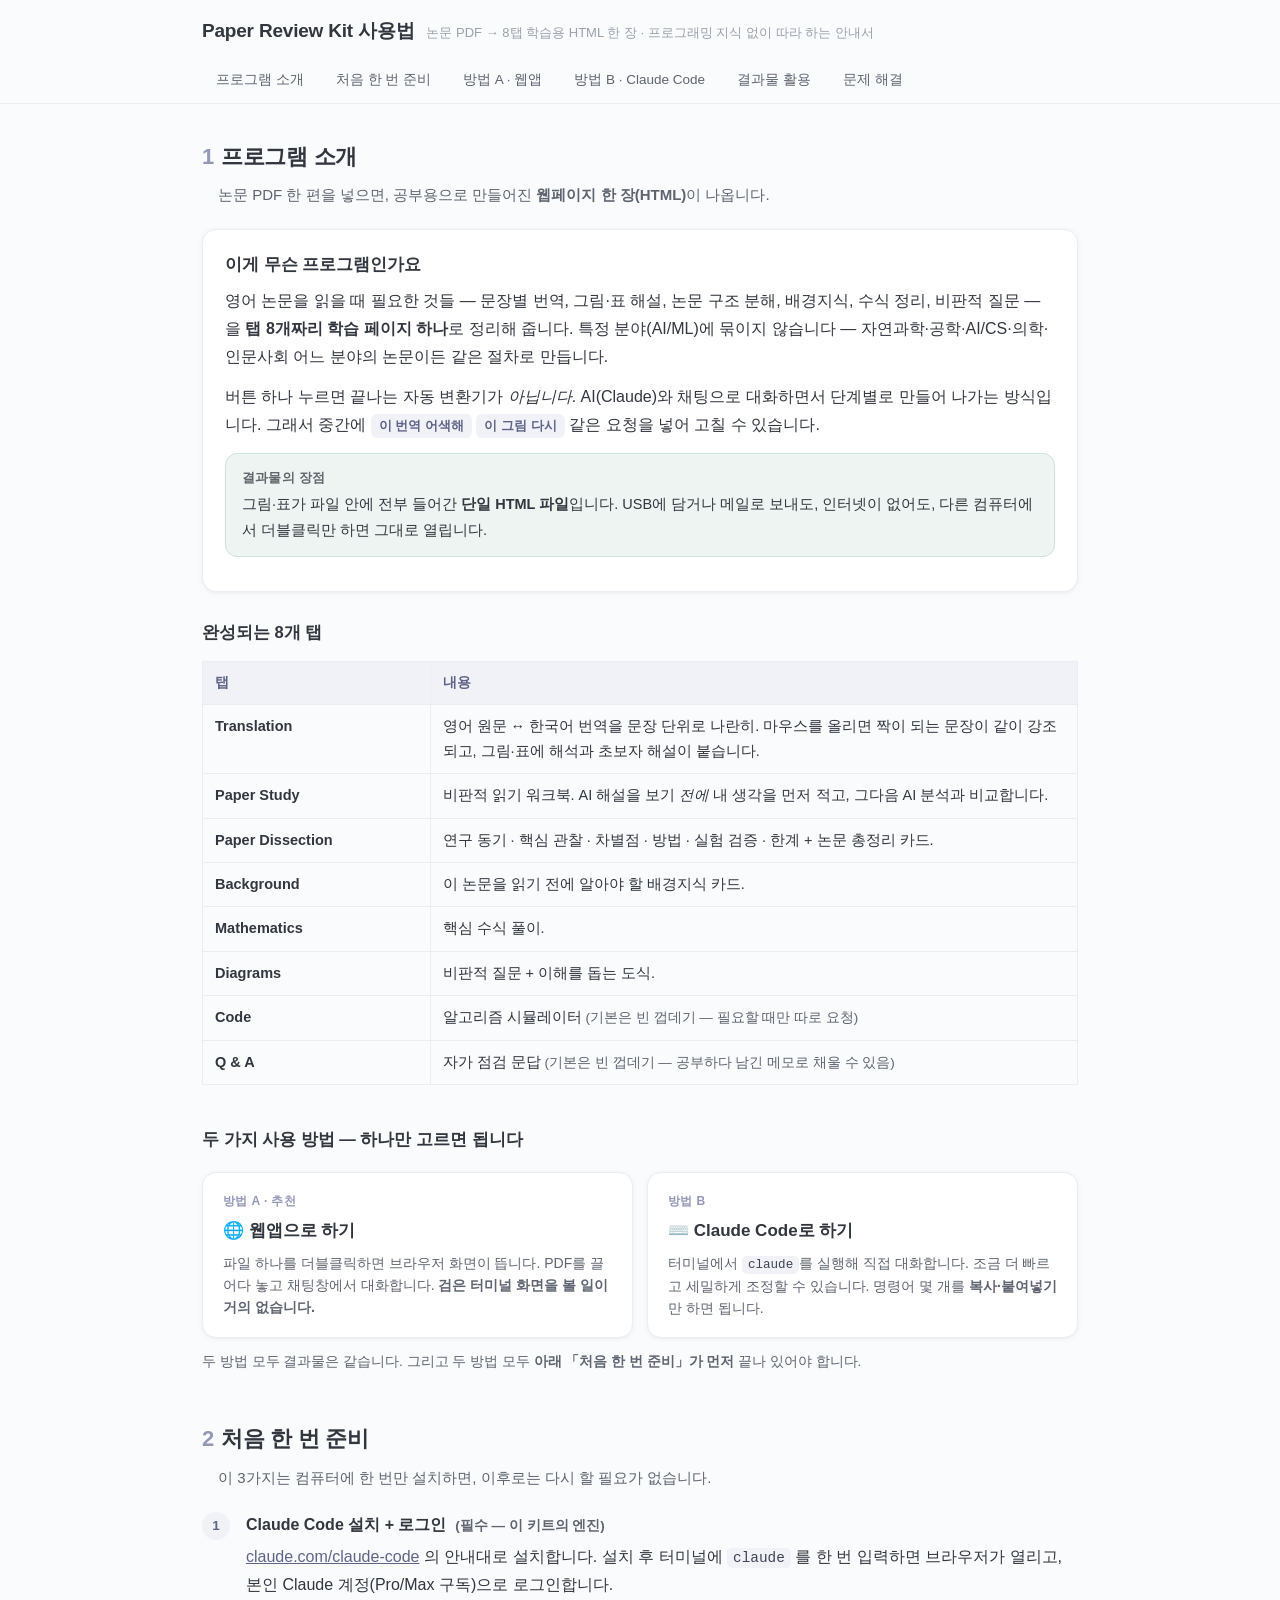
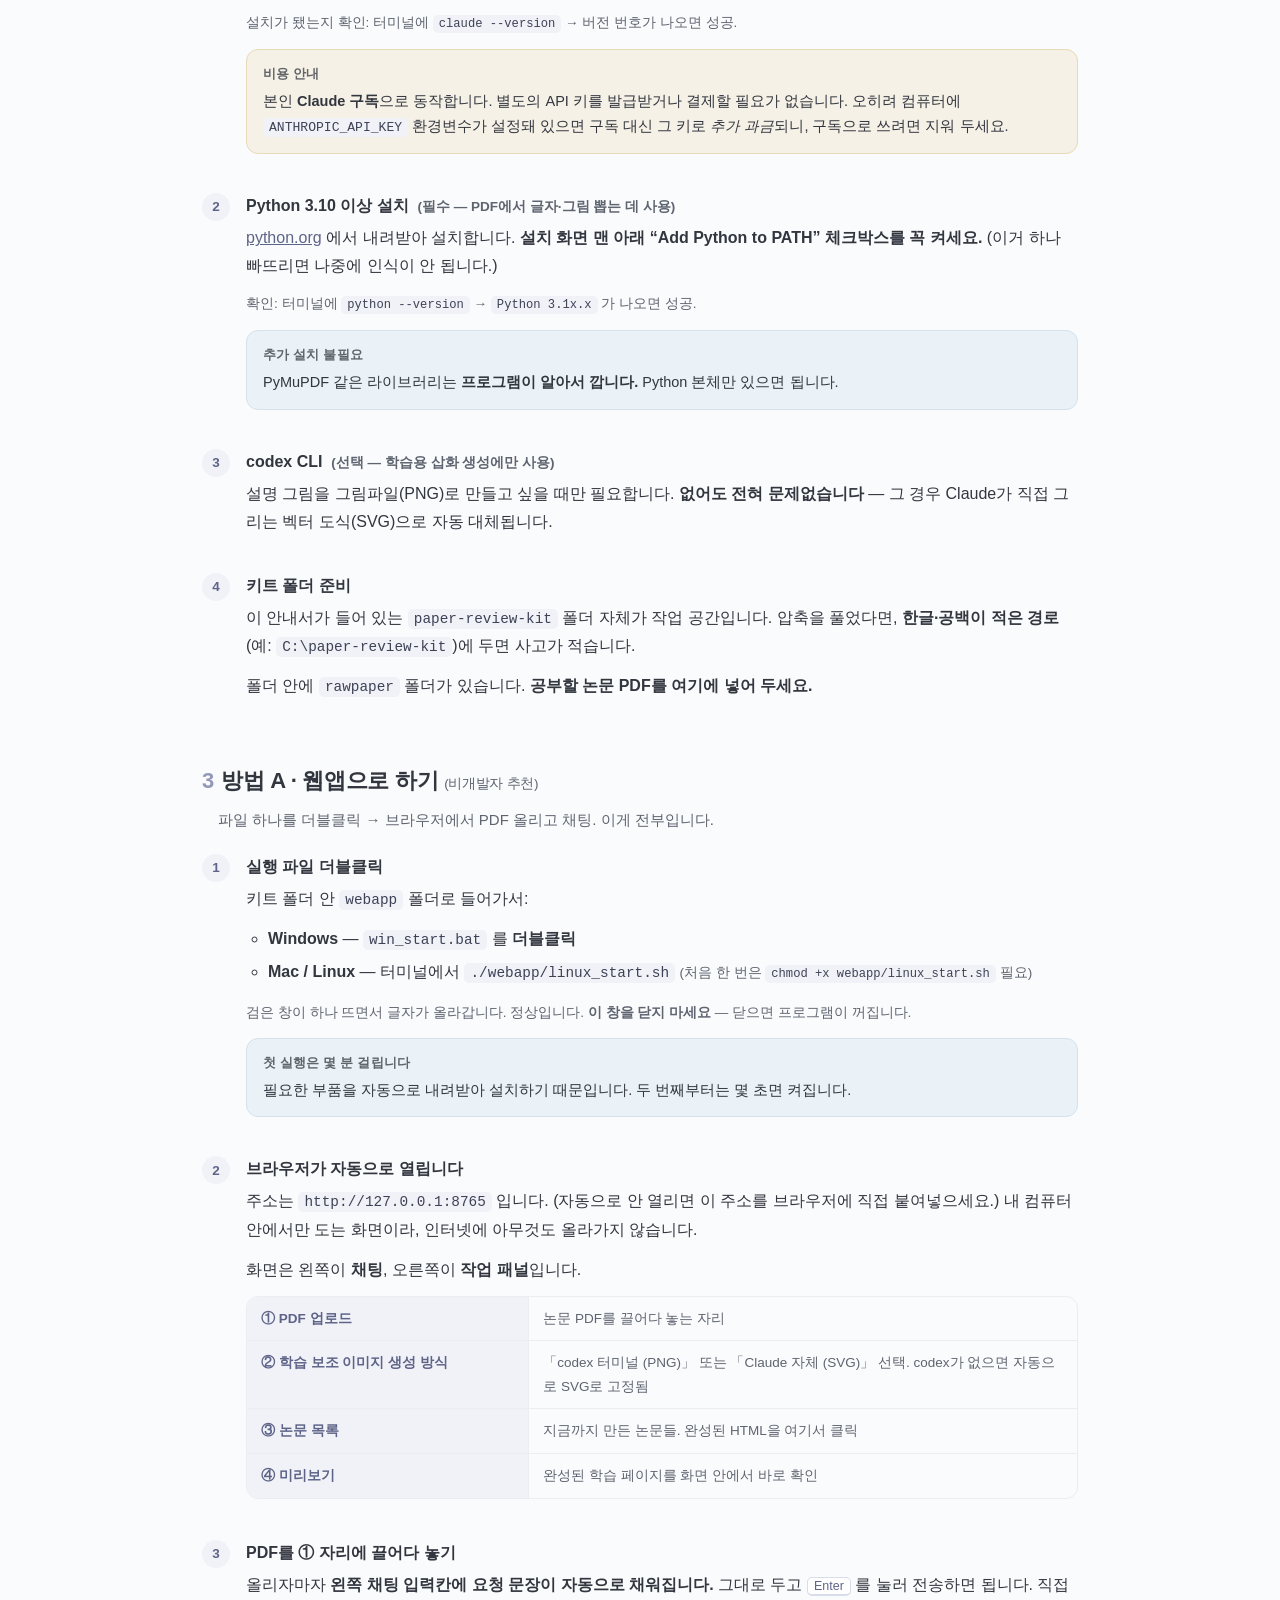
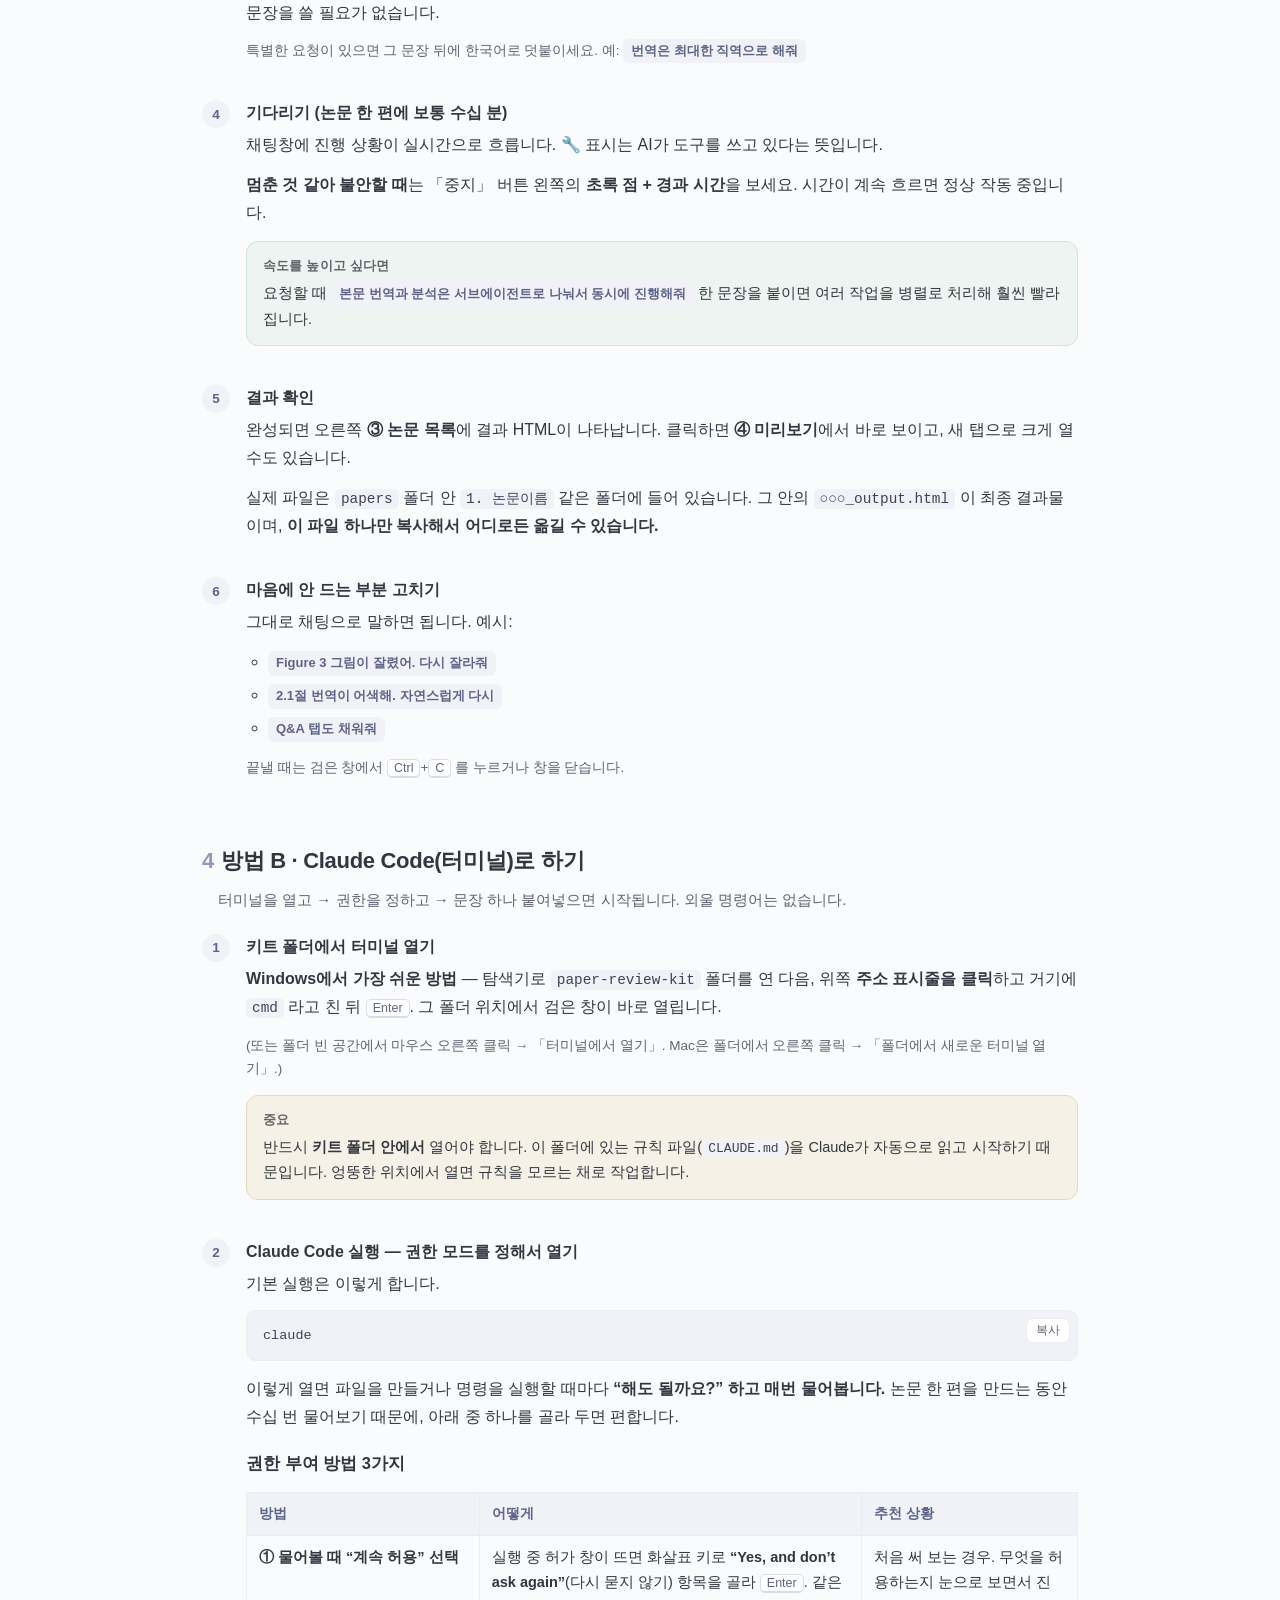
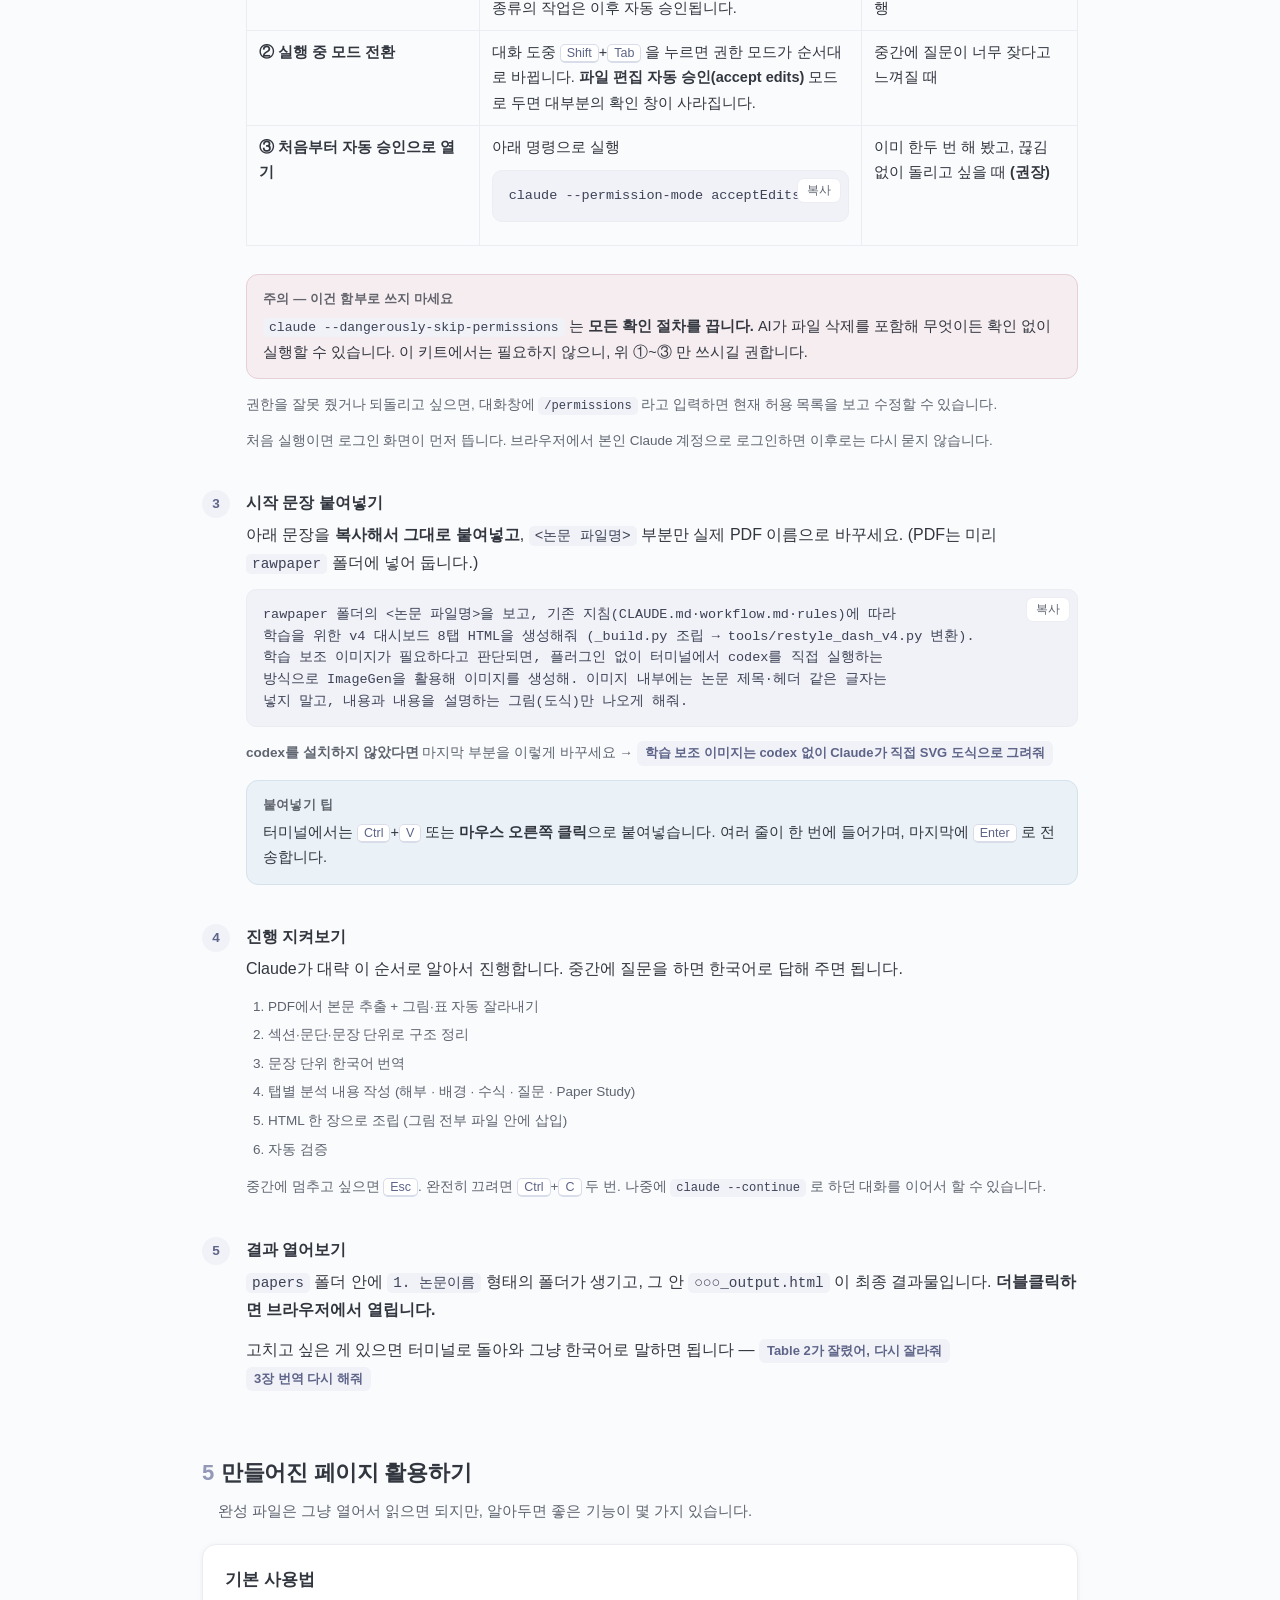
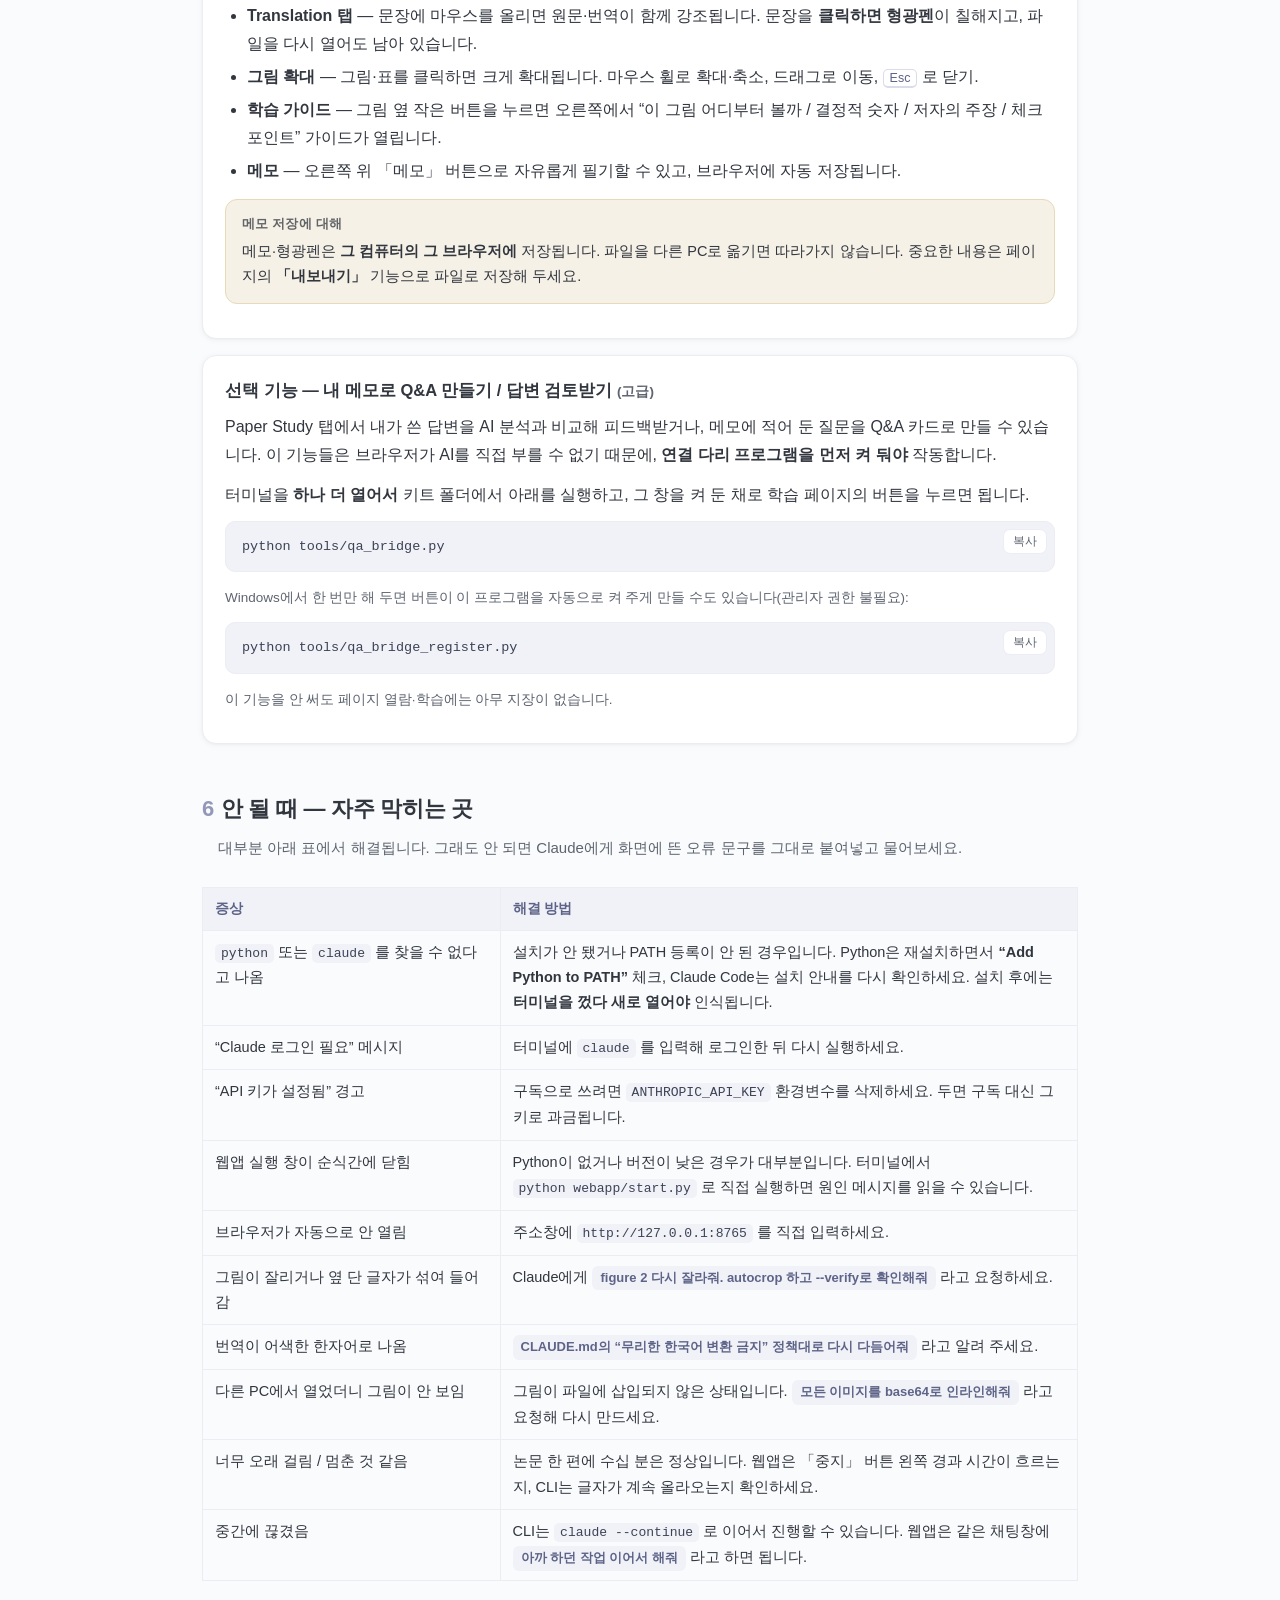
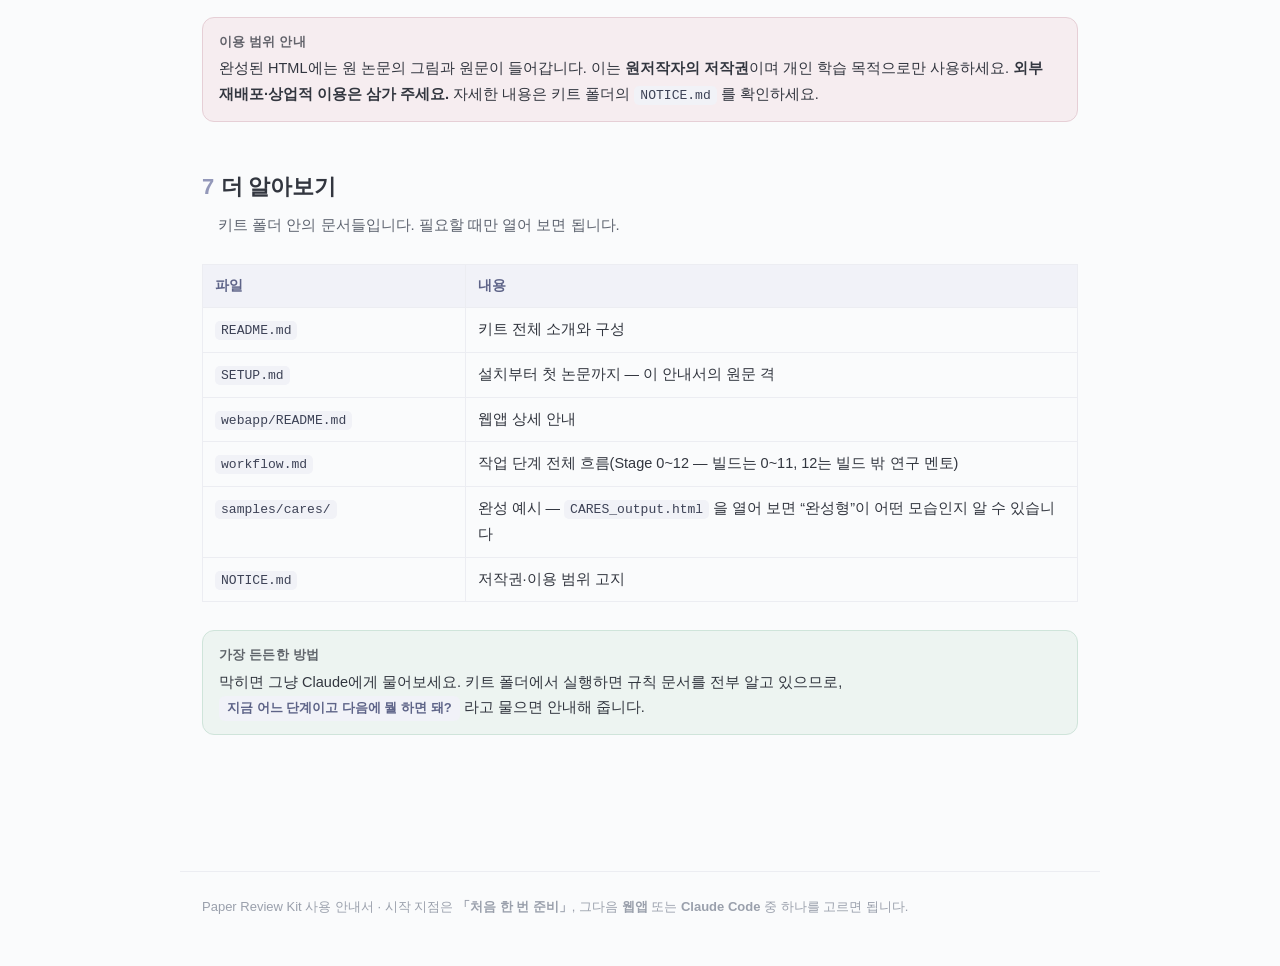
==== commit 15771176: "feat: 분야 일반화 — config.json#domain 논문별 프로파일 + Stage 12 research_profile - rules/domain_profile.md 신설:" ====
--- a/GUIDE.html
+++ b/GUIDE.html
@@ -192,6 +192,7 @@
     <p>
       영어 논문을 읽을 때 필요한 것들 — 문장별 번역, 그림·표 해설, 논문 구조 분해, 배경지식, 수식 정리,
       비판적 질문 — 을 <strong>탭 8개짜리 학습 페이지 하나</strong>로 정리해 줍니다.
+      특정 분야(AI/ML)에 묶이지 않습니다 — 자연과학·공학·AI/CS·의학·인문사회 어느 분야의 논문이든 같은 절차로 만듭니다.
     </p>
     <p>
       버튼 하나 누르면 끝나는 자동 변환기가 <em>아닙니다</em>. AI(Claude)와 채팅으로 대화하면서
@@ -562,7 +563,7 @@
     <tr><td><code>README.md</code></td><td>키트 전체 소개와 구성</td></tr>
     <tr><td><code>SETUP.md</code></td><td>설치부터 첫 논문까지 — 이 안내서의 원문 격</td></tr>
     <tr><td><code>webapp/README.md</code></td><td>웹앱 상세 안내</td></tr>
-    <tr><td><code>workflow.md</code></td><td>작업 단계 전체 흐름(Stage 0~11)</td></tr>
+    <tr><td><code>workflow.md</code></td><td>작업 단계 전체 흐름(Stage 0~12 — 빌드는 0~11, 12는 빌드 밖 연구 멘토)</td></tr>
     <tr><td><code>samples/cares/</code></td><td>완성 예시 — <code>CARES_output.html</code> 을 열어 보면 “완성형”이 어떤 모습인지 알 수 있습니다</td></tr>
     <tr><td><code>NOTICE.md</code></td><td>저작권·이용 범위 고지</td></tr>
   </table>
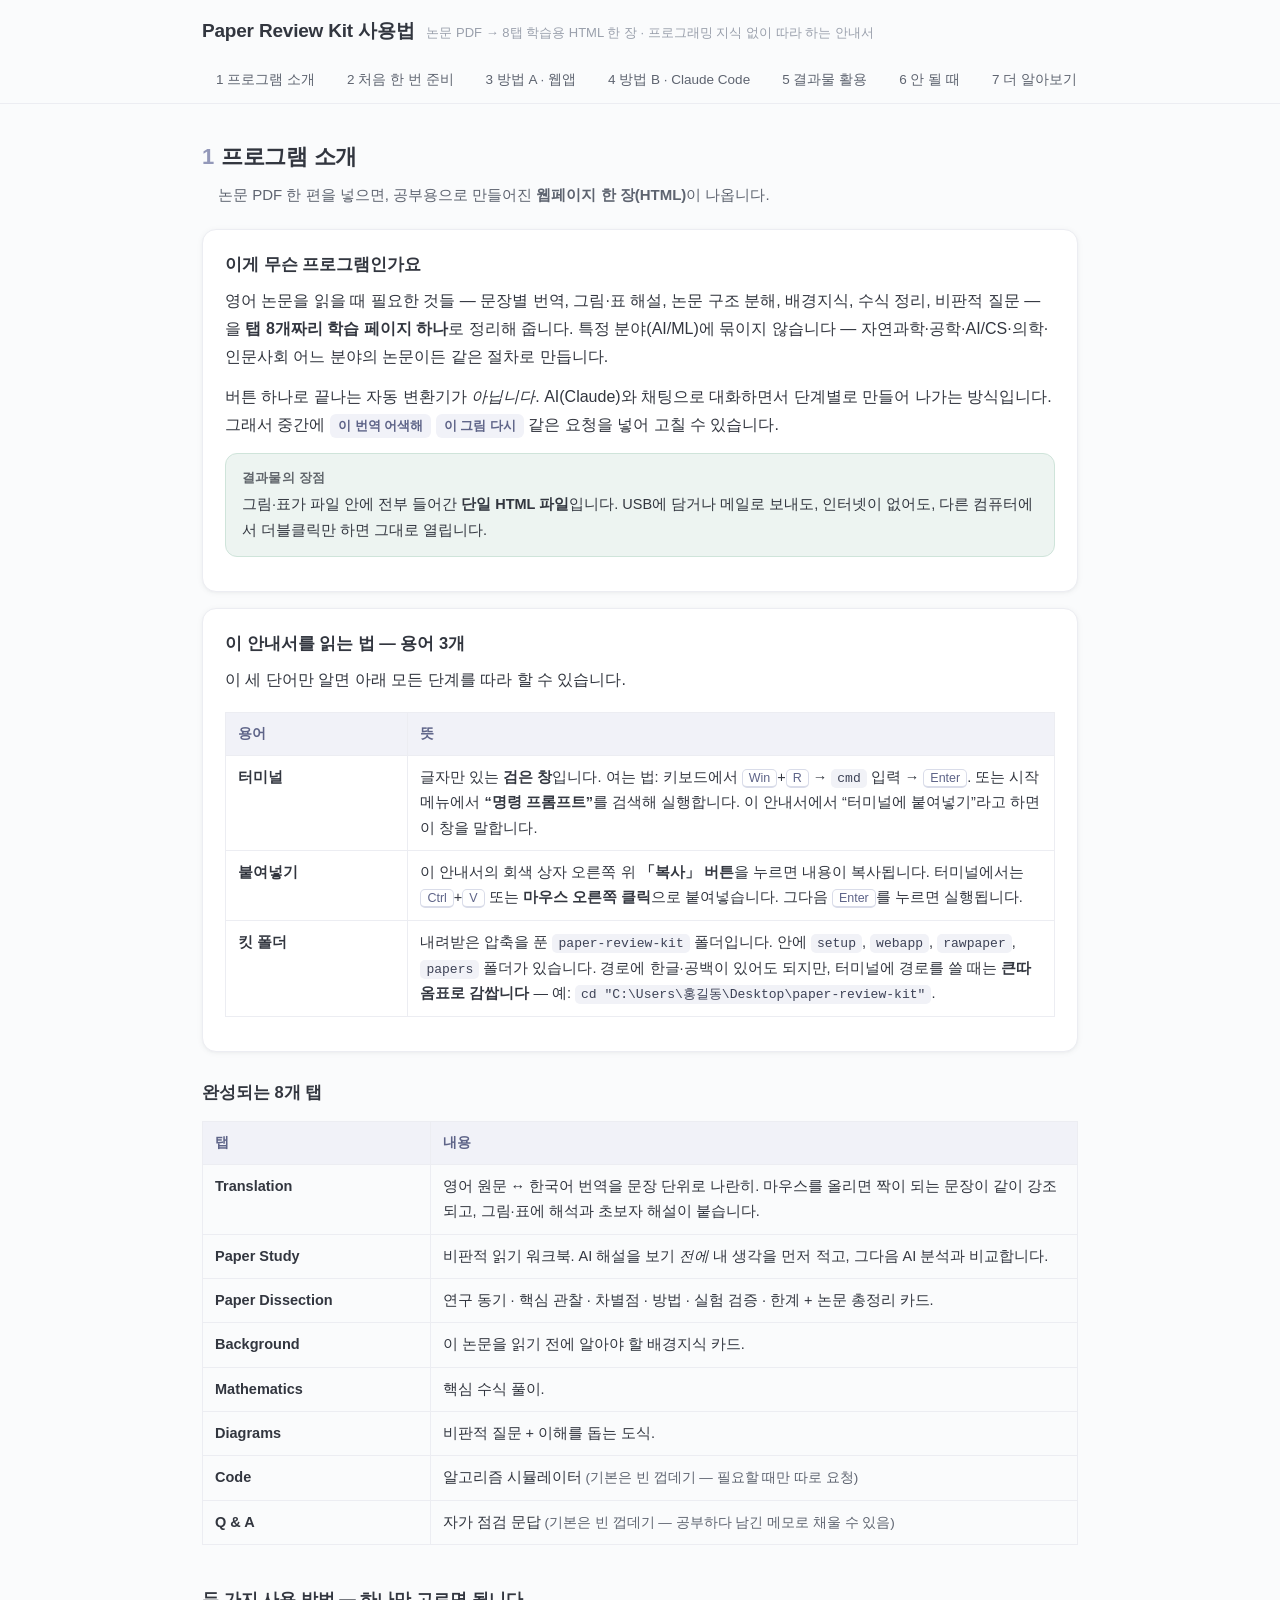
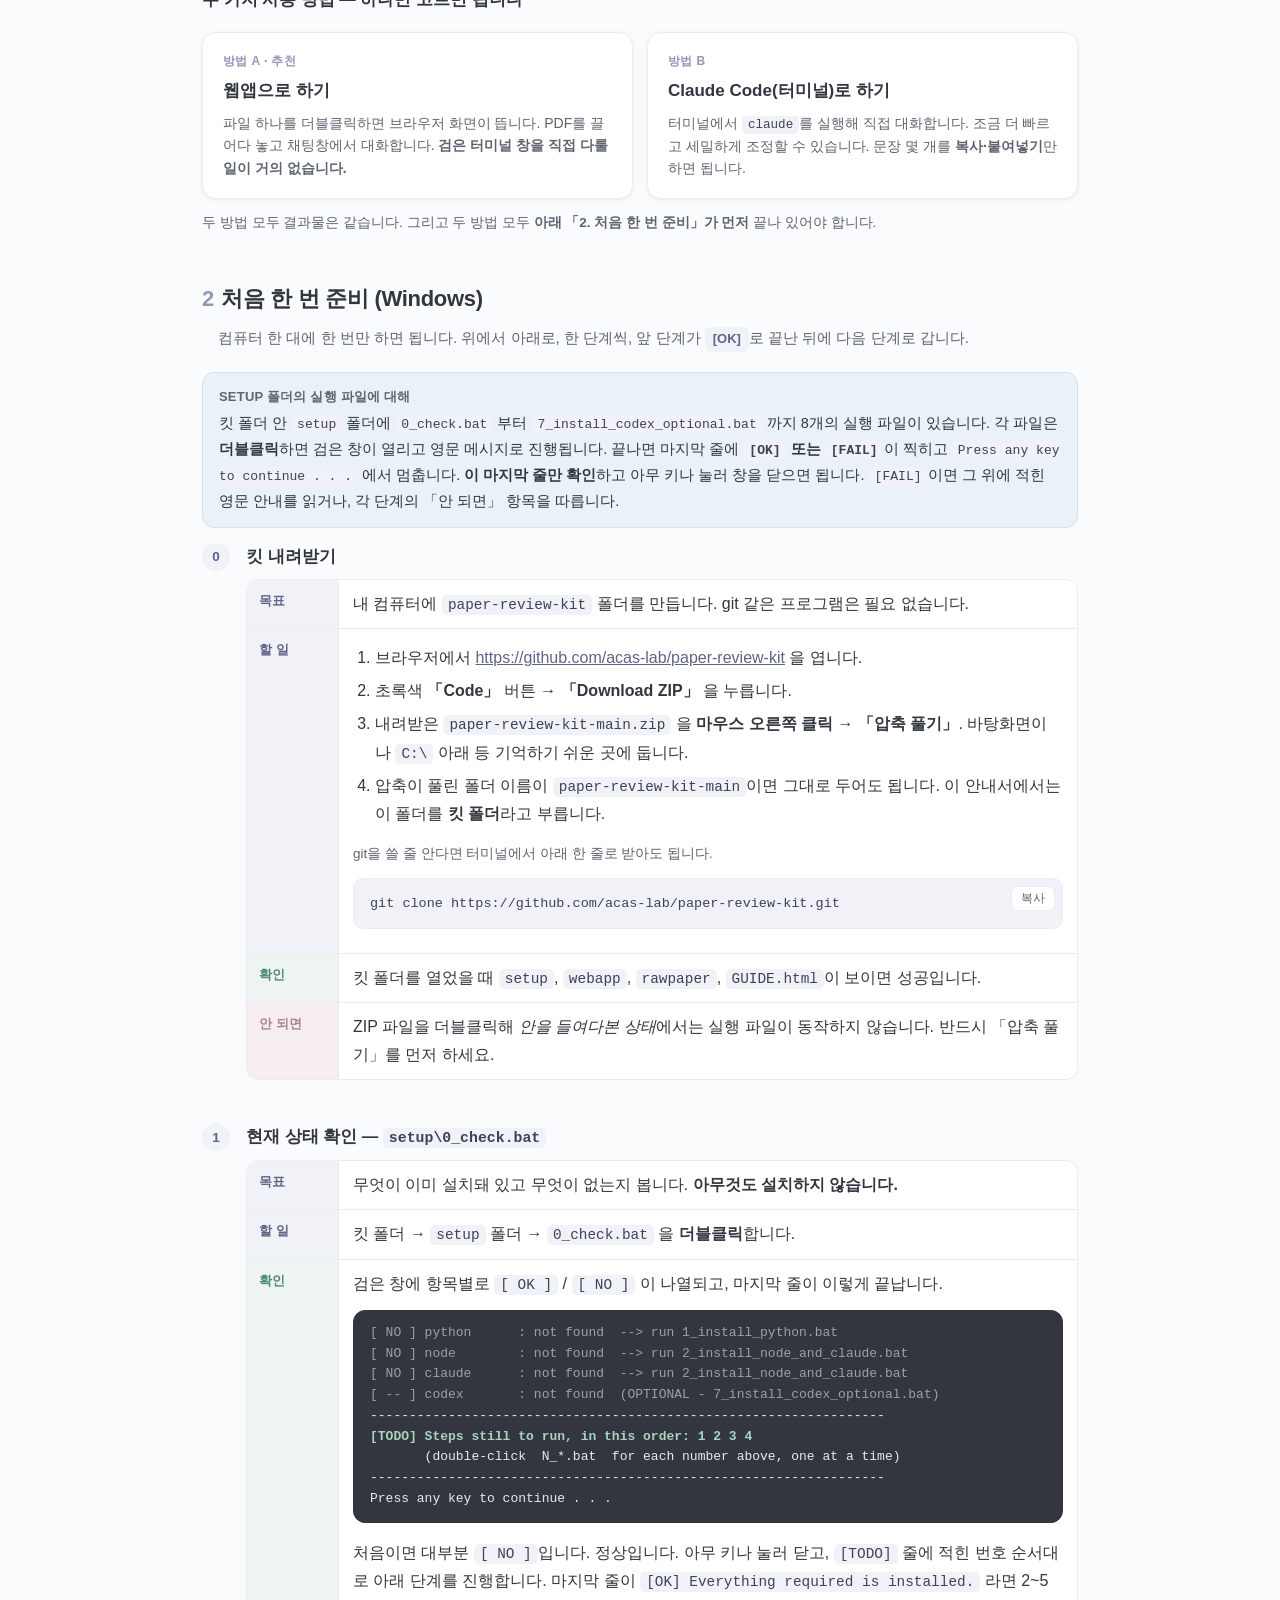
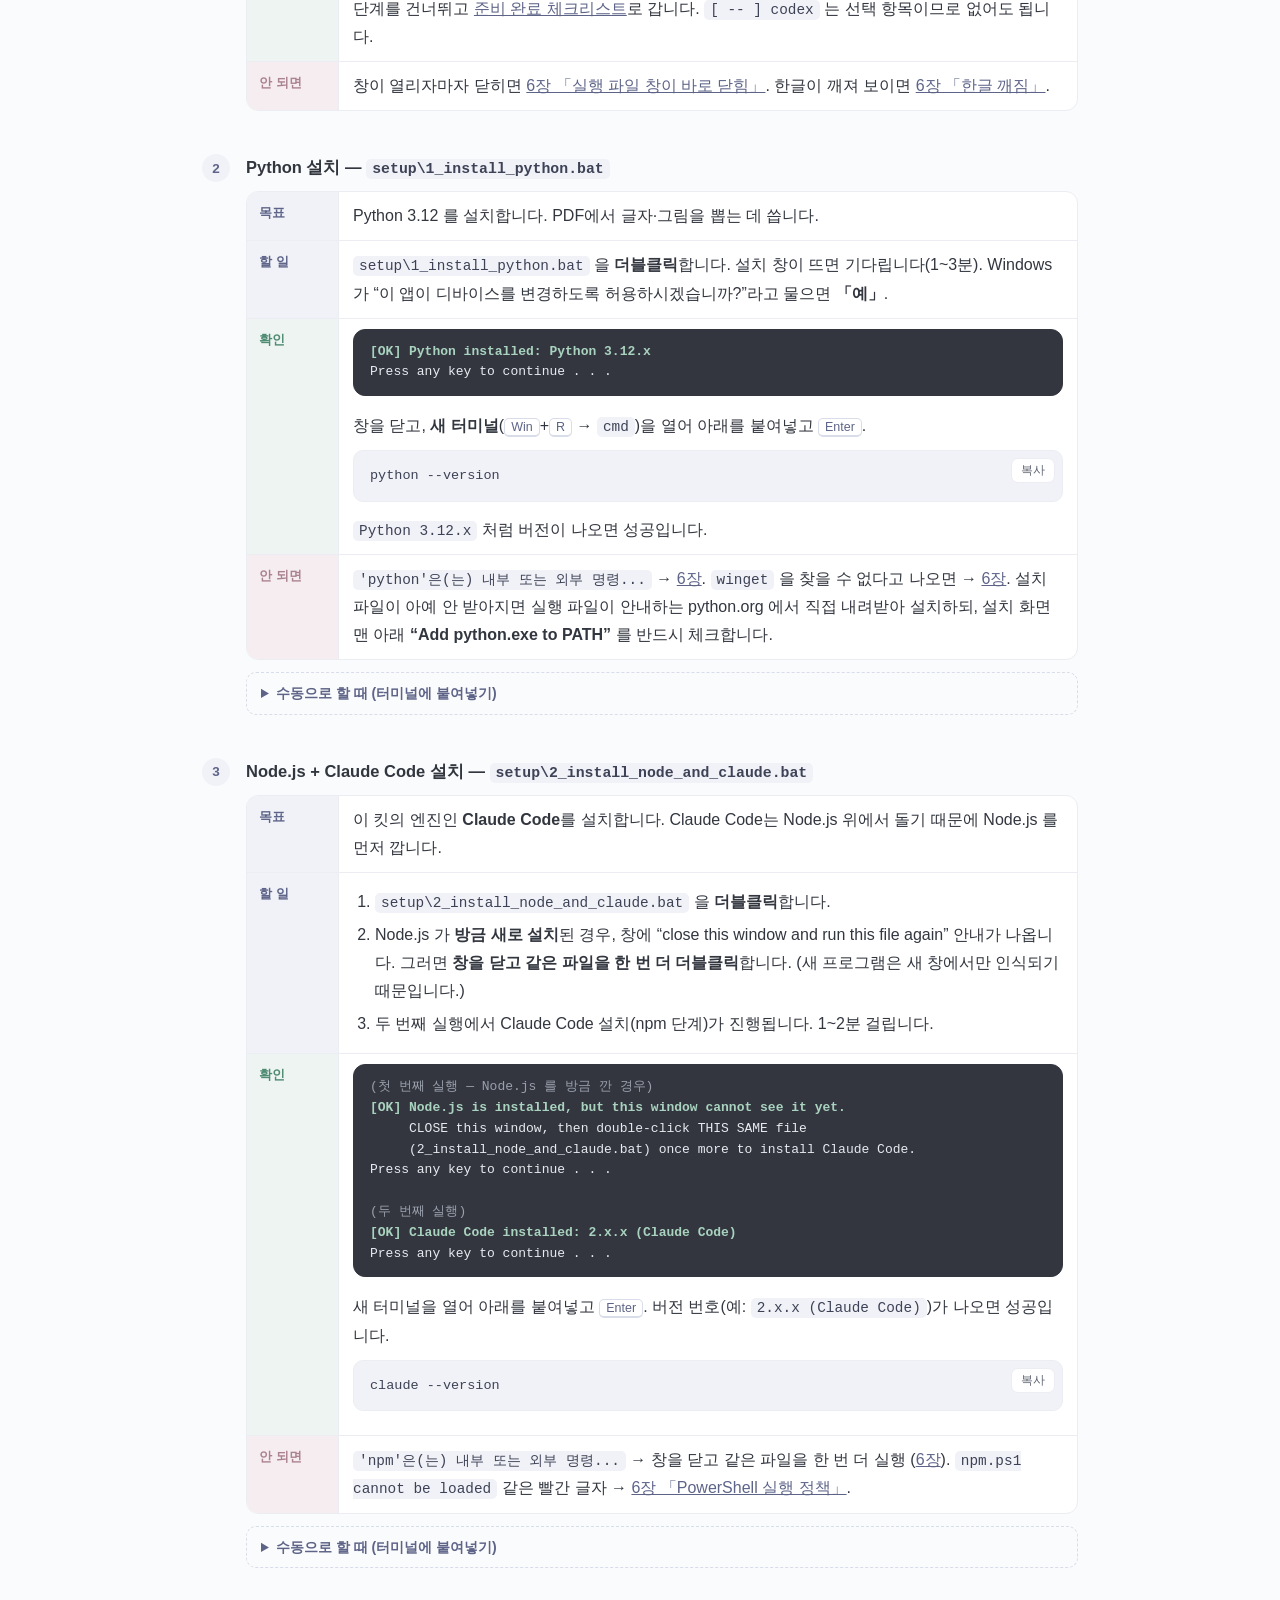
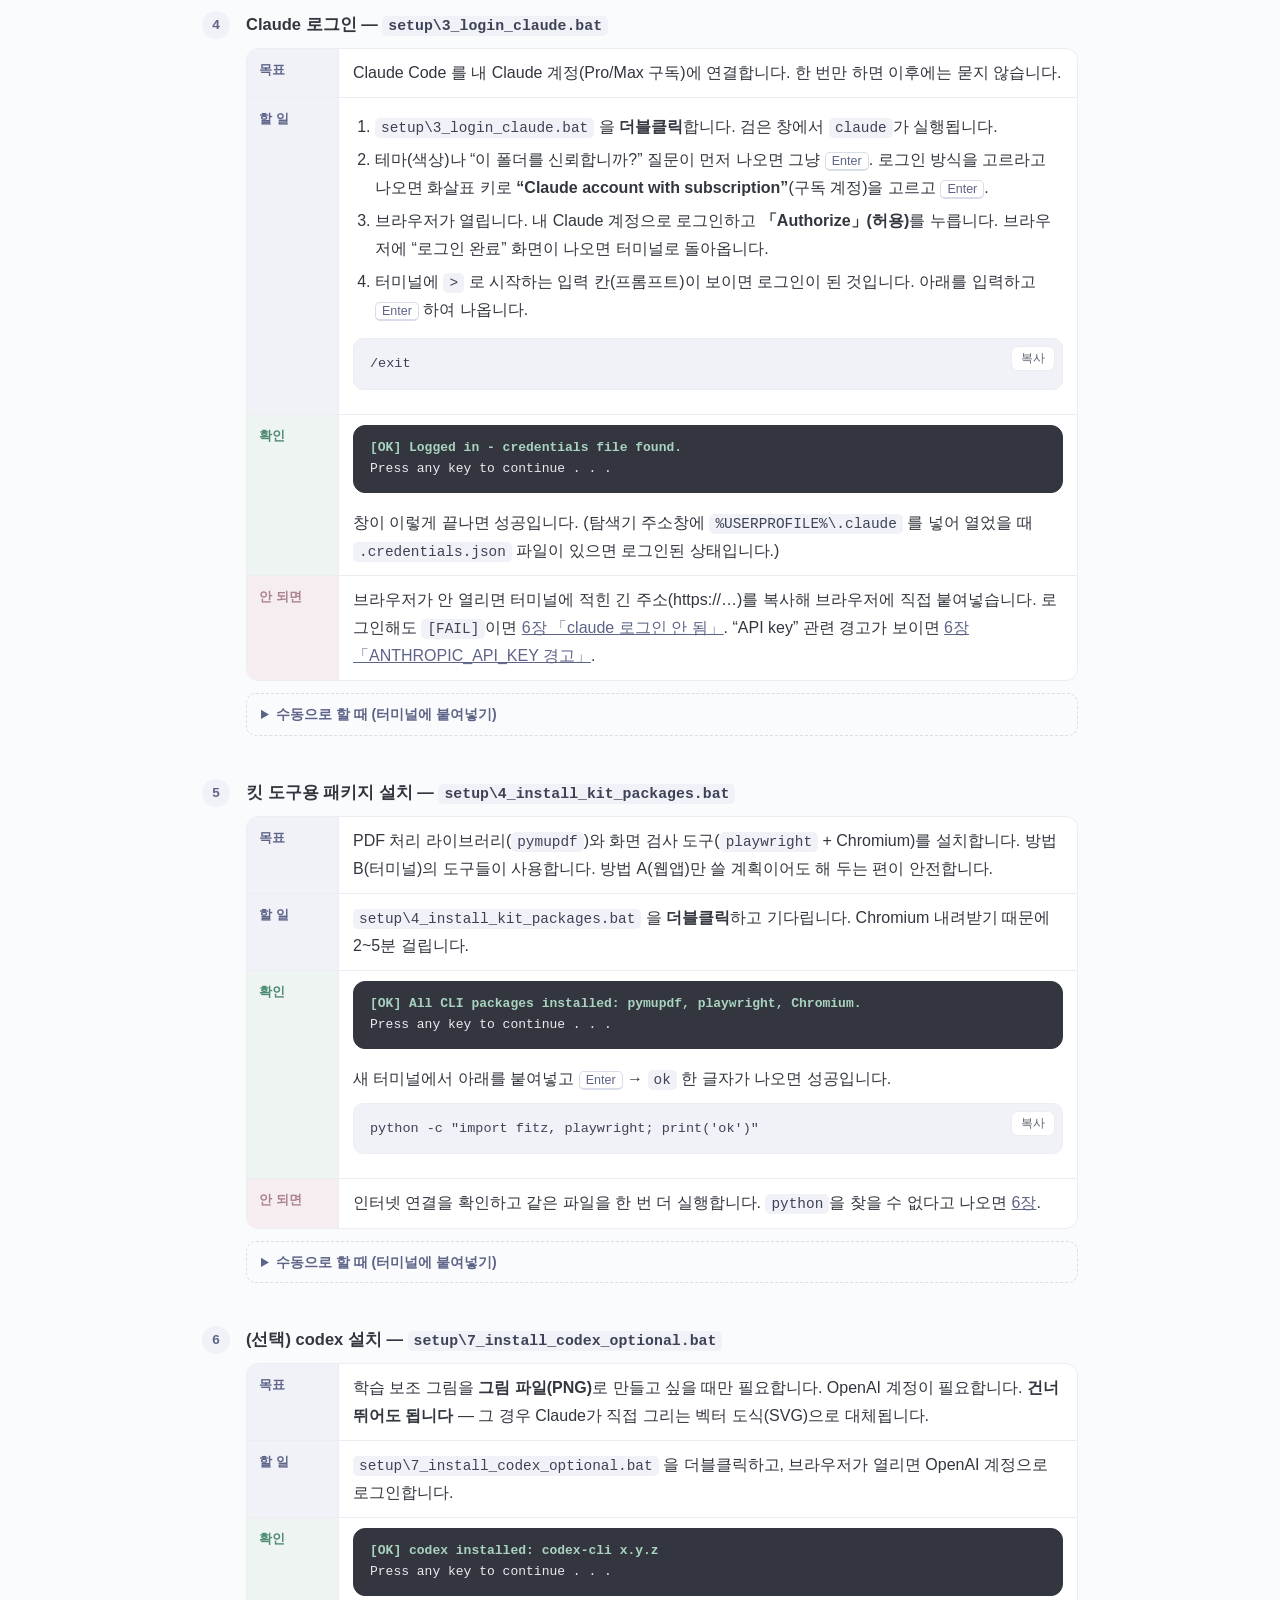
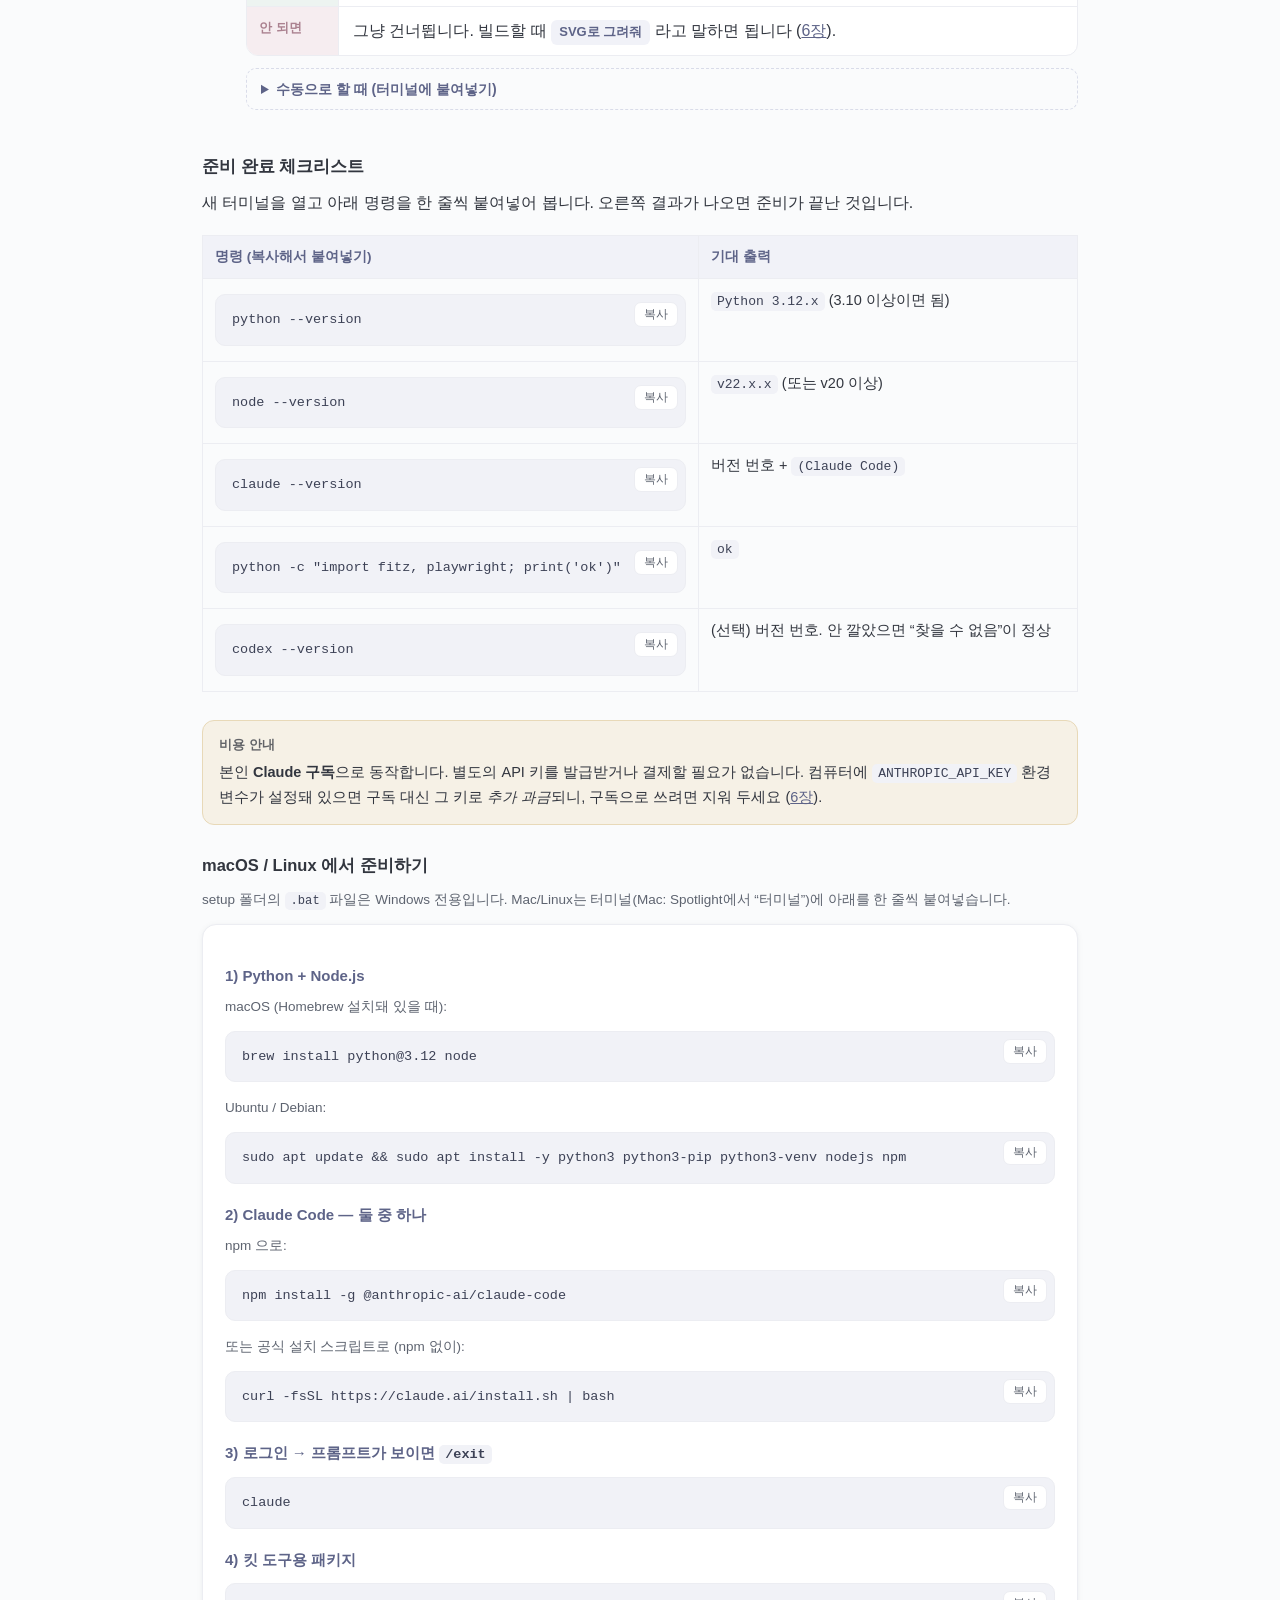
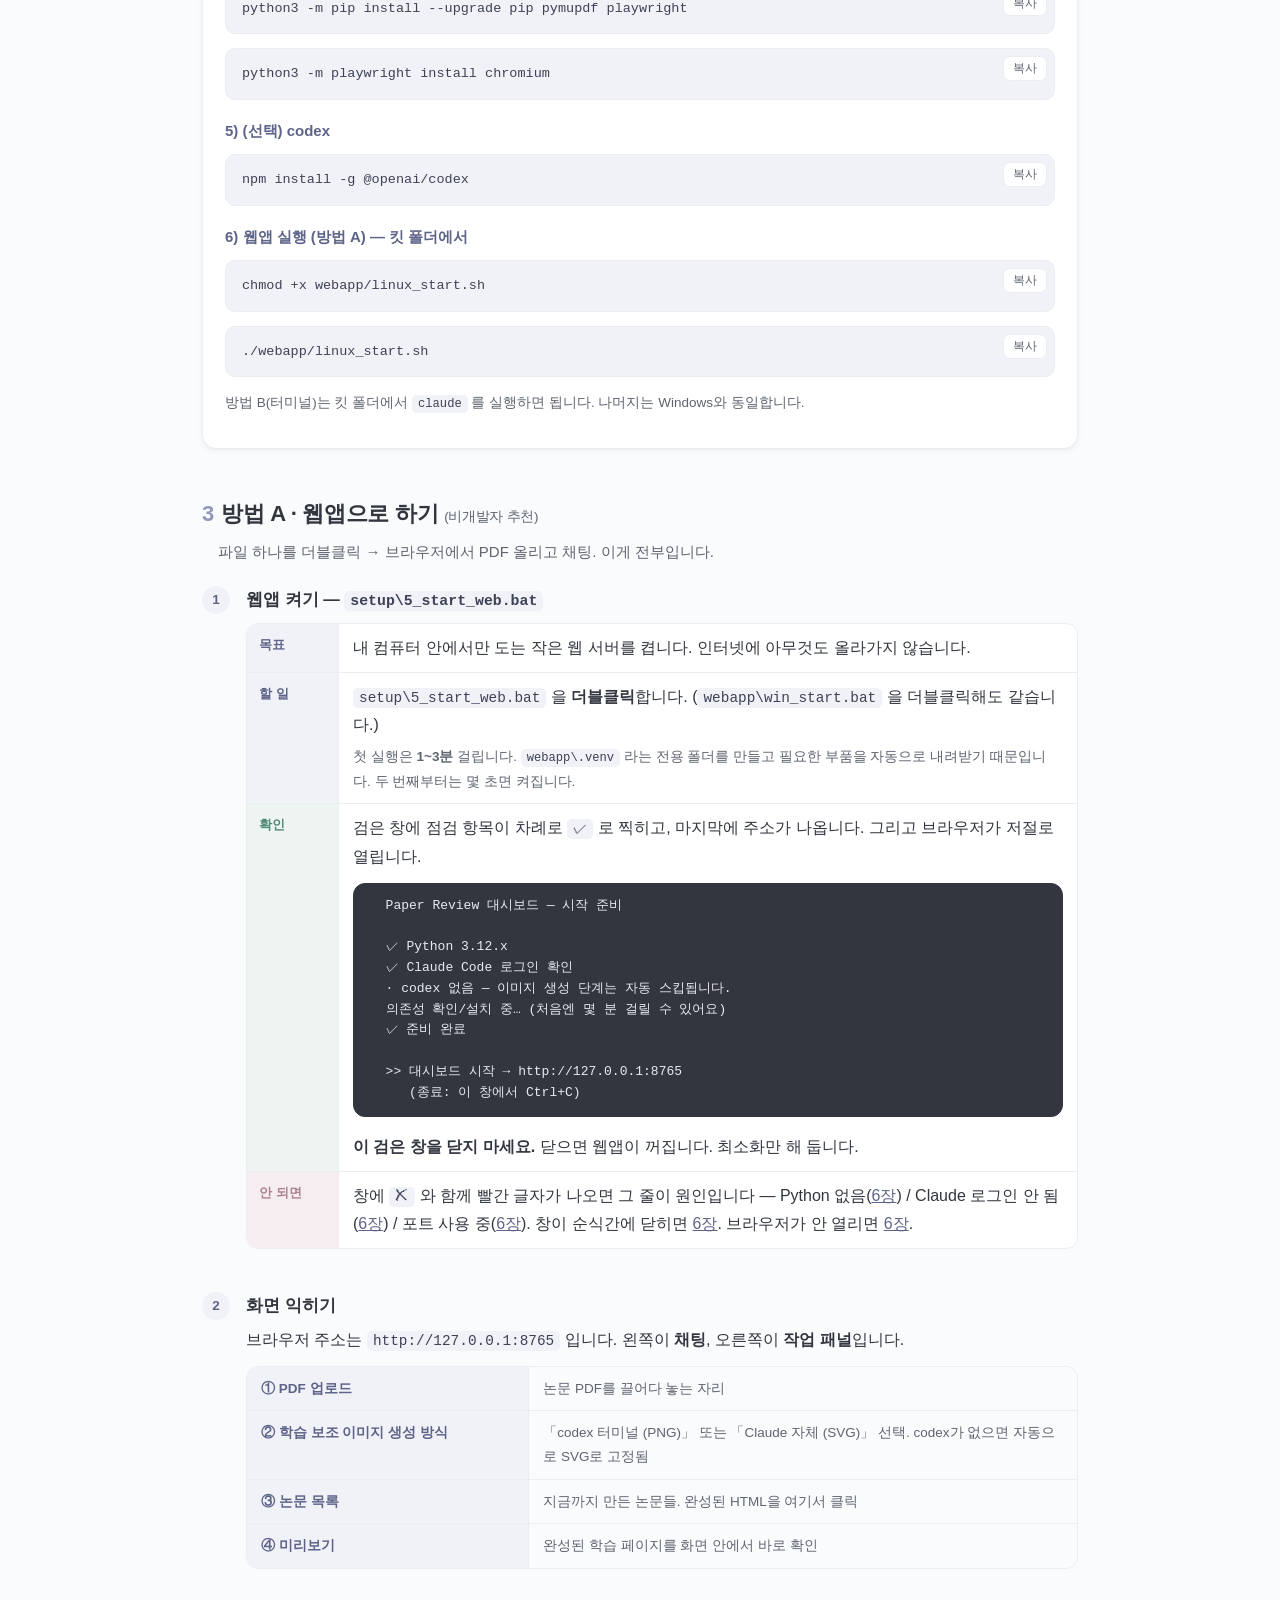
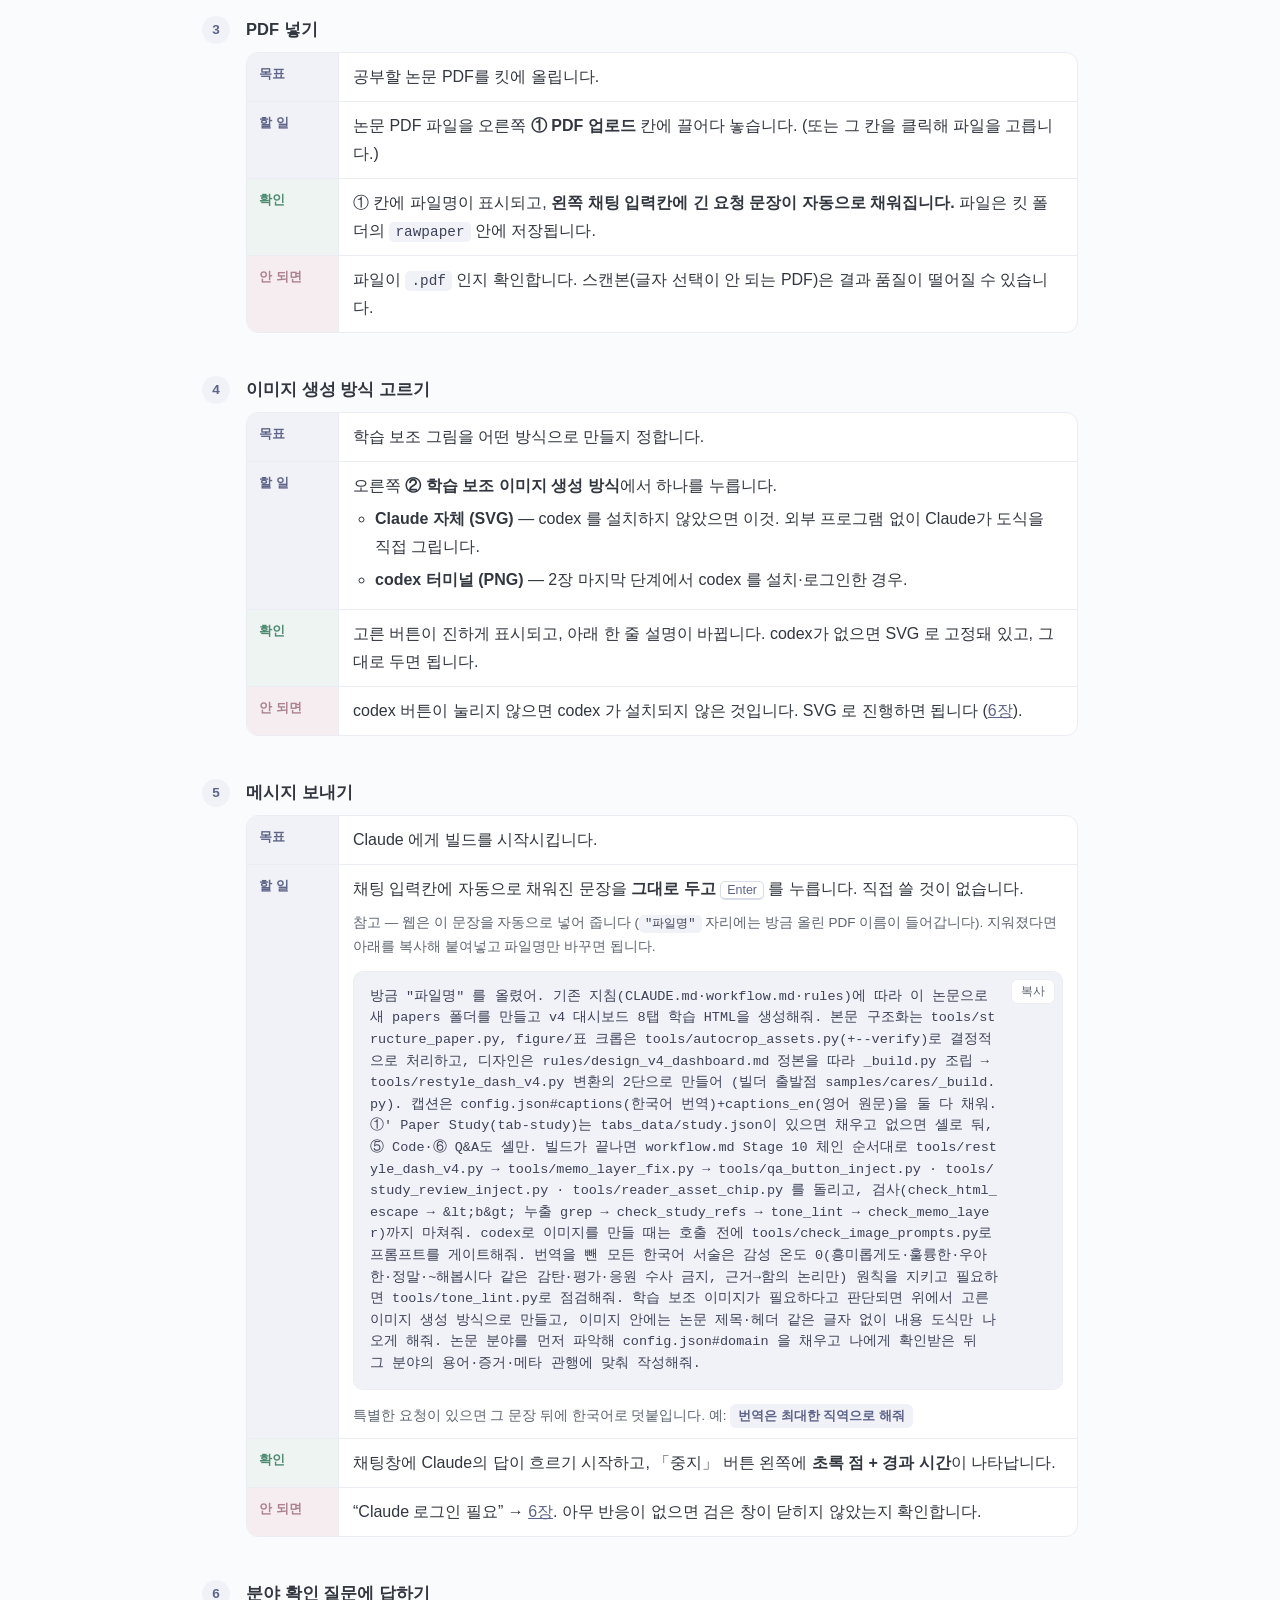
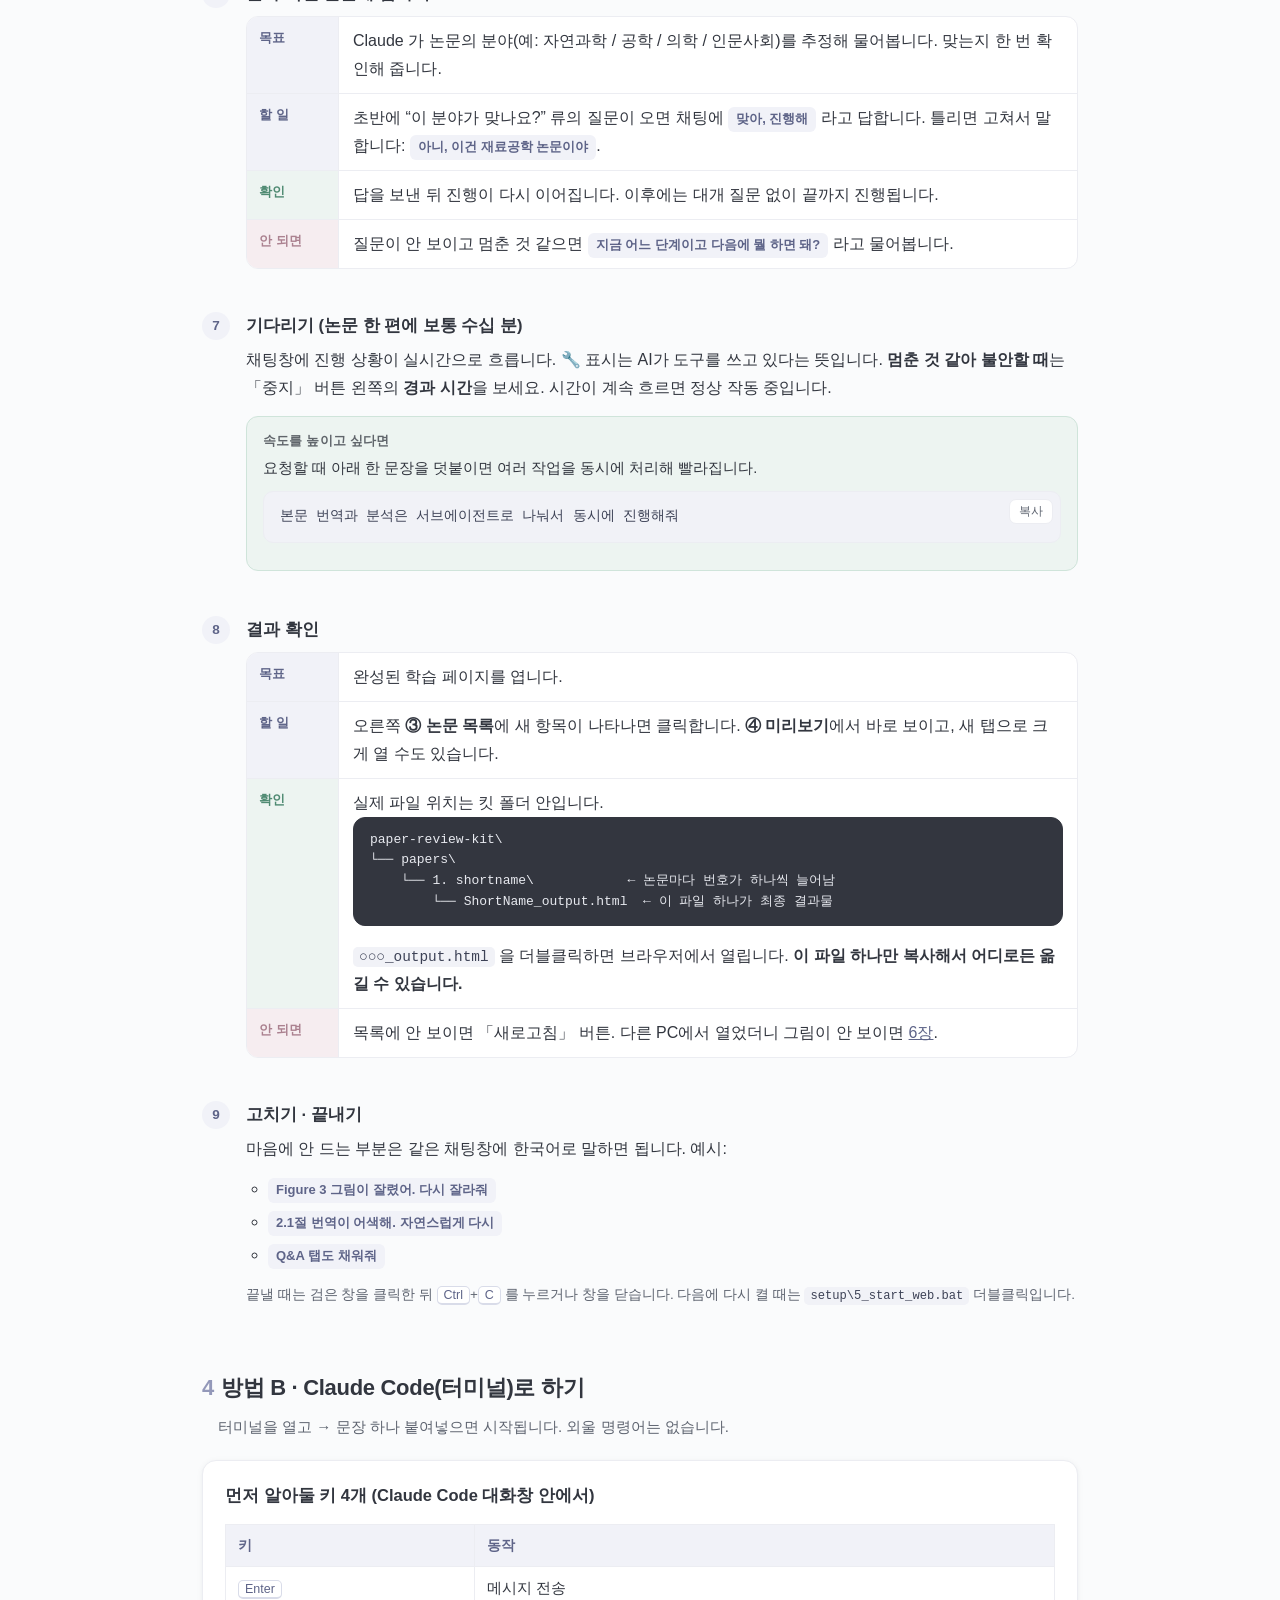
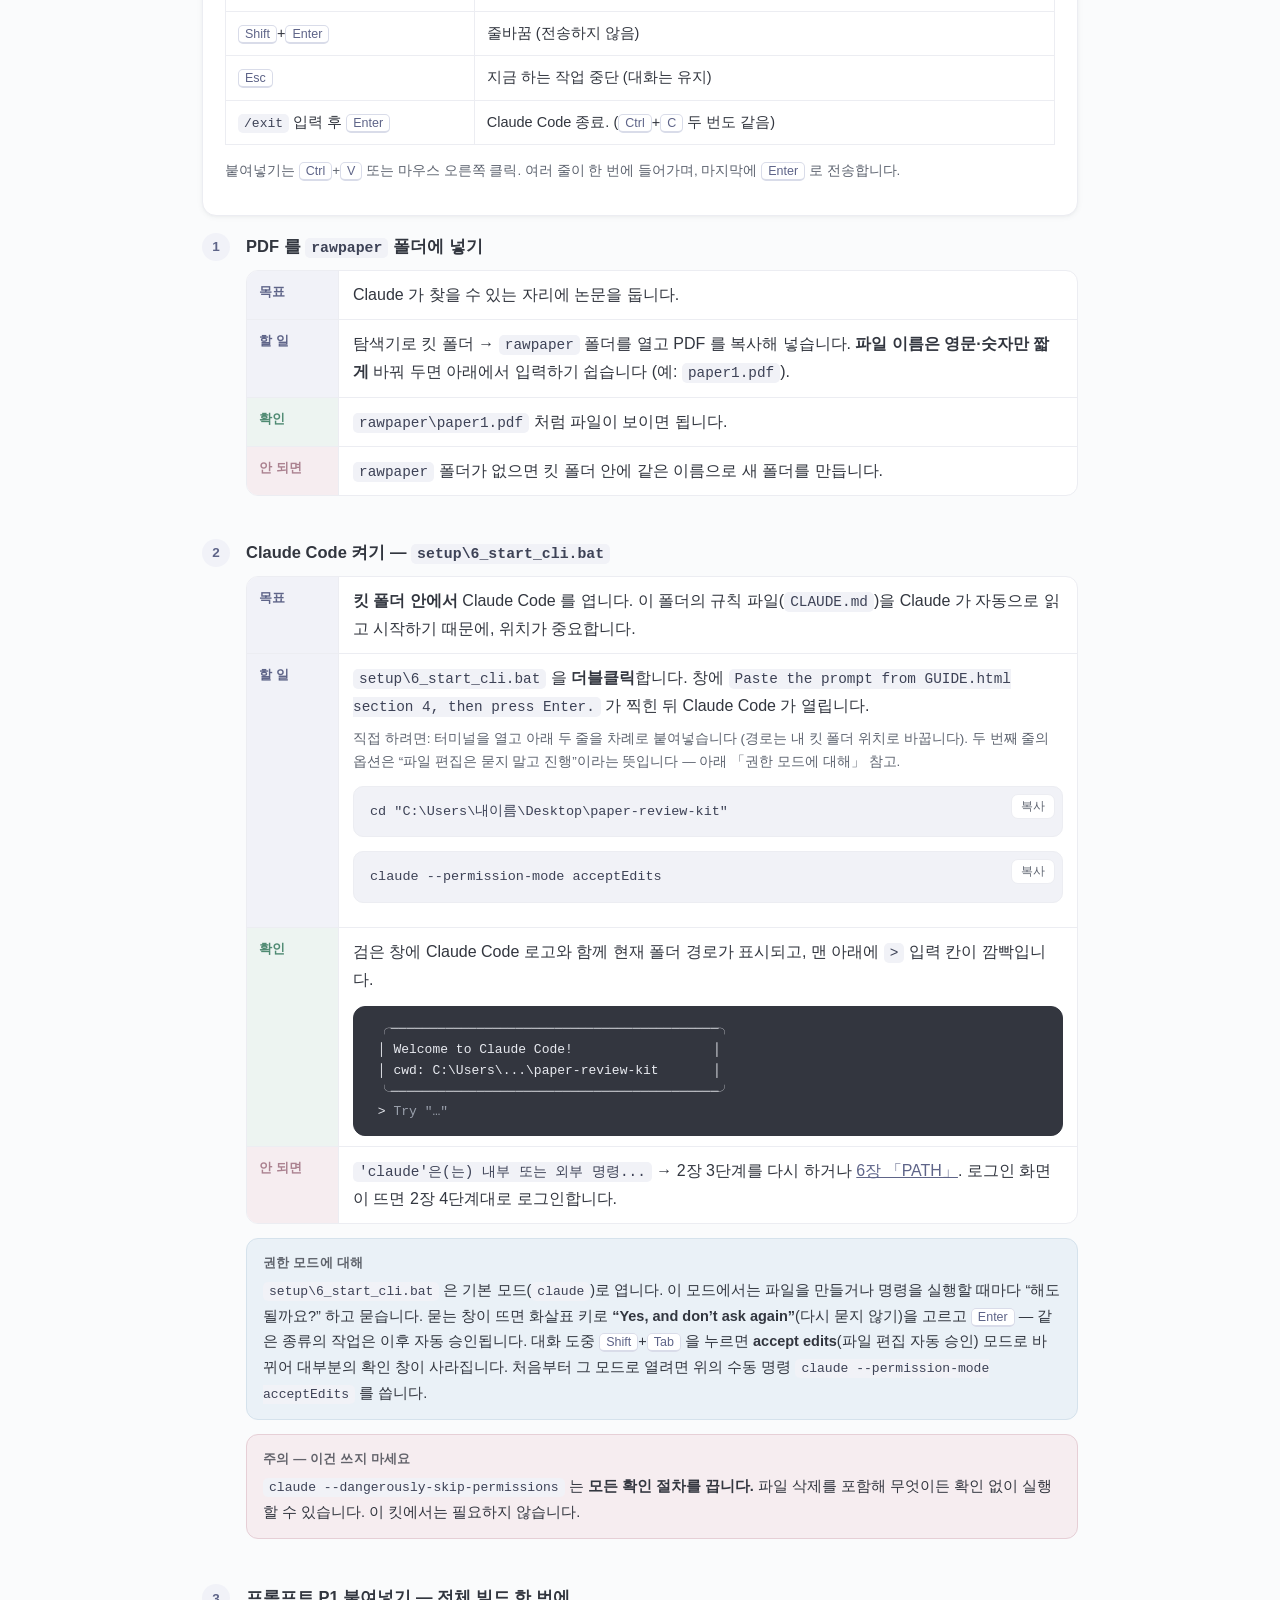
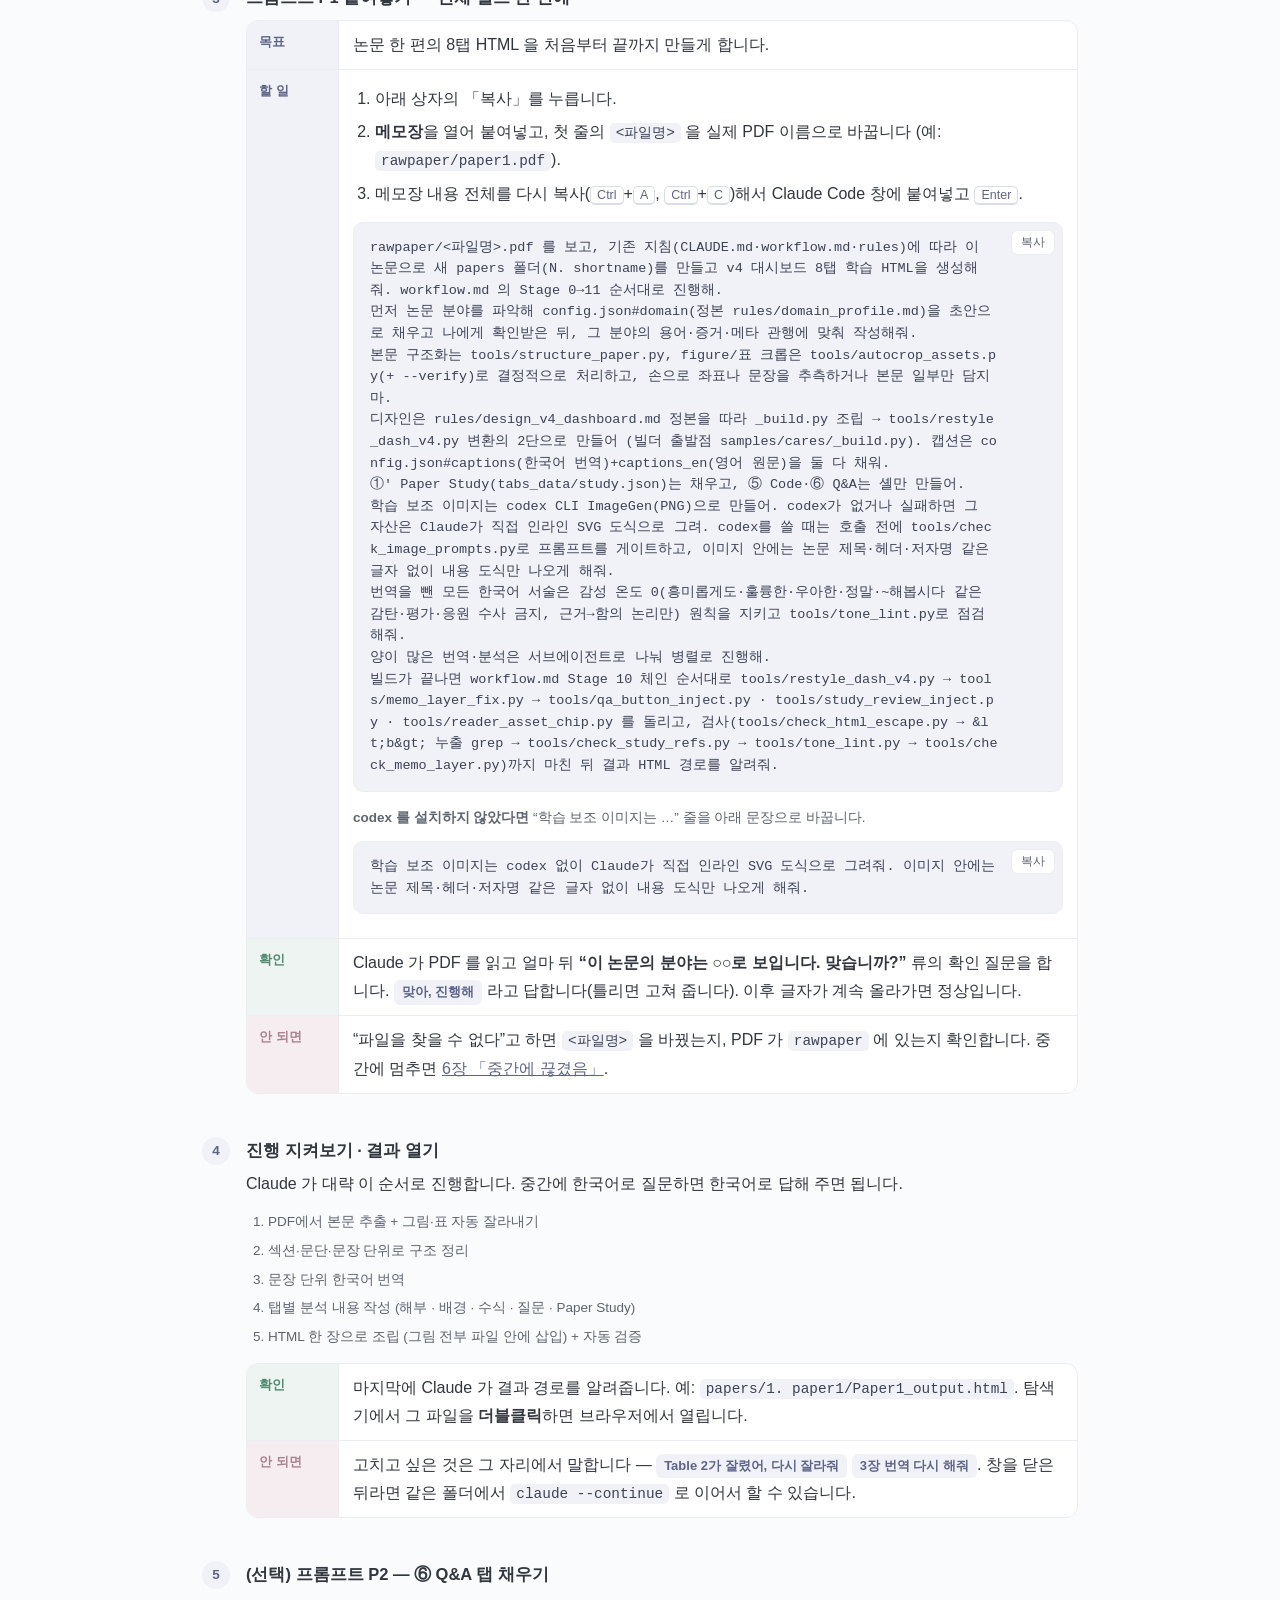
==== commit 1a74682c: "docs: 초보자용 GUIDE.html 재작성 + setup/ 더블클릭 설치 스크립트 - setup/0~7_*.bat: 설치 확인 → Python(winget) → Node+Cla" ====
--- a/GUIDE.html
+++ b/GUIDE.html
@@ -15,7 +15,7 @@
     --radius:14px; --shadow:0 1px 2px rgba(48,53,66,.03),0 1px 6px rgba(48,53,66,.05);
   }
   *{box-sizing:border-box}
-  html{scroll-behavior:smooth; scroll-padding-top:96px}
+  html{scroll-behavior:smooth; scroll-padding-top:110px}
   body{
     margin:0; background:var(--bg); color:var(--ink);
     font-family:-apple-system,BlinkMacSystemFont,"Segoe UI",Roboto,"Helvetica Neue",
@@ -49,6 +49,7 @@
   h2 .num{color:var(--accent-mid); font-weight:700; margin-right:7px}
   .lede{color:var(--ink-soft); font-size:15px; margin:0 0 20px; padding-left:16px}
   h3{font-size:16.5px; margin:26px 0 8px; color:var(--ink)}
+  h4{font-size:15px; margin:18px 0 6px; color:var(--accent)}
   p{margin:0 0 12px}
   ul,ol{margin:0 0 14px; padding-left:22px}
   li{margin:5px 0}
@@ -69,9 +70,10 @@
   }
   pre{
     background:#f1f2f7; border:1px solid var(--line); border-radius:10px;
-    padding:14px 16px; overflow-x:auto; margin:10px 0 14px;
+    padding:14px 64px 14px 16px; overflow-x:auto; margin:10px 0 14px;
     font-family:"Cascadia Mono",Consolas,"D2Coding",Menlo,monospace;
     font-size:13.5px; line-height:1.6; color:#3d4256; position:relative;
+    white-space:pre-wrap; word-break:break-all;
   }
   pre code{background:none; padding:0; font-size:inherit}
   .copy-wrap{position:relative}
@@ -83,10 +85,19 @@
   .copy-btn:hover{border-color:var(--accent-pale); color:var(--accent)}
   .copy-btn.done{color:var(--mint); border-color:var(--mint)}
 
+  /* 터미널 화면 예시 — 복사 버튼 없음 */
+  pre.screen{
+    background:#33363f; color:#e8eaf0; border:1px solid #33363f; padding:12px 16px;
+    font-size:13px; white-space:pre-wrap;
+  }
+  pre.screen .ok{color:#a9d3bf; font-weight:700}
+  pre.screen .bad{color:#e3b6c1; font-weight:700}
+  pre.screen .dim{color:#9aa0ac}
+
   /* ── steps ── */
   ol.steps{list-style:none; padding:0; counter-reset:s; margin:0}
   ol.steps > li{
-    counter-increment:s; position:relative; padding:0 0 4px 44px; margin:0 0 20px;
+    counter-increment:s; position:relative; padding:0 0 4px 44px; margin:0 0 26px;
   }
   ol.steps > li::before{
     content:counter(s); position:absolute; left:0; top:1px;
@@ -94,7 +105,32 @@
     color:var(--accent); font-size:13.5px; font-weight:700;
     display:flex; align-items:center; justify-content:center;
   }
-  ol.steps > li > .t{font-weight:650; display:block; margin-bottom:4px}
+  ol.steps > li > .t{font-weight:650; display:block; margin-bottom:6px; font-size:16.5px}
+  ol.steps.zero{counter-reset:s -1}
+
+  /* 목표 · 할 일 · 확인 · 안 되면 */
+  .sbox{
+    border:1px solid var(--line); border-radius:12px; overflow:hidden; margin:8px 0 12px;
+    background:var(--paper);
+  }
+  .sb{display:flex; border-bottom:1px solid var(--line)}
+  .sb:last-child{border-bottom:0}
+  .sk{
+    flex:0 0 92px; background:var(--accent-soft); color:var(--accent); font-weight:700; font-size:13px;
+    padding:10px 12px; border-right:1px solid var(--line); letter-spacing:.2px;
+  }
+  .sv{padding:10px 14px; flex:1 1 auto; min-width:0}
+  .sv > :first-child{margin-top:0}
+  .sv > :last-child{margin-bottom:0}
+  .sb.check .sk{background:var(--mint-soft); color:#4f8a72}
+  .sb.fail .sk{background:var(--rose-soft); color:var(--rose)}
+
+  details{
+    border:1px dashed var(--accent-pale); border-radius:10px; padding:8px 14px; margin:8px 0 12px;
+    background:var(--bg);
+  }
+  details summary{cursor:pointer; font-weight:650; font-size:14px; color:var(--accent)}
+  details[open] summary{margin-bottom:6px}
 
   /* ── callouts ── */
   .note{
@@ -112,7 +148,9 @@
   th,td{border:1px solid var(--line); padding:9px 12px; text-align:left; vertical-align:top}
   th{background:var(--accent-soft); font-weight:650; color:var(--accent); font-size:13.5px}
   td code{white-space:nowrap}
+  td pre{margin:6px 0}
   .tbl-scroll{overflow-x:auto}
+  tr:target td{background:var(--amber-soft)}
 
   /* ── path pill / kbd ── */
   .pill{
@@ -155,9 +193,11 @@
   @media (max-width:640px){
     body{font-size:15.5px}
     .screen-k{flex-basis:42%}
+    .sk{flex-basis:72px; font-size:12px; padding:10px 8px}
   }
   @media print{
     .topbar{position:static} .copy-btn{display:none}
+    details{display:block} details summary{display:none}
   }
 </style>
 </head>
@@ -170,12 +210,13 @@
       <span class="sub">논문 PDF → 8탭 학습용 HTML 한 장 · 프로그래밍 지식 없이 따라 하는 안내서</span>
     </div>
     <nav class="navtabs">
-      <a href="#intro">프로그램 소개</a>
-      <a href="#prep">처음 한 번 준비</a>
-      <a href="#web">방법 A · 웹앱</a>
-      <a href="#cli">방법 B · Claude Code</a>
-      <a href="#after">결과물 활용</a>
-      <a href="#trouble">문제 해결</a>
+      <a href="#intro">1 프로그램 소개</a>
+      <a href="#prep">2 처음 한 번 준비</a>
+      <a href="#web">3 방법 A · 웹앱</a>
+      <a href="#cli">4 방법 B · Claude Code</a>
+      <a href="#after">5 결과물 활용</a>
+      <a href="#trouble">6 안 될 때</a>
+      <a href="#more">7 더 알아보기</a>
     </nav>
   </div>
 </div>
@@ -195,7 +236,7 @@
       특정 분야(AI/ML)에 묶이지 않습니다 — 자연과학·공학·AI/CS·의학·인문사회 어느 분야의 논문이든 같은 절차로 만듭니다.
     </p>
     <p>
-      버튼 하나 누르면 끝나는 자동 변환기가 <em>아닙니다</em>. AI(Claude)와 채팅으로 대화하면서
+      버튼 하나로 끝나는 자동 변환기가 <em>아닙니다</em>. AI(Claude)와 채팅으로 대화하면서
       단계별로 만들어 나가는 방식입니다. 그래서 중간에 <span class="pill">이 번역 어색해</span>
       <span class="pill">이 그림 다시</span> 같은 요청을 넣어 고칠 수 있습니다.
     </p>
@@ -203,6 +244,32 @@
       <b>결과물의 장점</b>
       그림·표가 파일 안에 전부 들어간 <strong>단일 HTML 파일</strong>입니다. USB에 담거나 메일로 보내도,
       인터넷이 없어도, 다른 컴퓨터에서 더블클릭만 하면 그대로 열립니다.
+    </div>
+  </div>
+
+  <div class="card">
+    <h3>이 안내서를 읽는 법 — 용어 3개</h3>
+    <p>이 세 단어만 알면 아래 모든 단계를 따라 할 수 있습니다.</p>
+    <div class="tbl-scroll">
+    <table>
+      <tr><th style="width:22%">용어</th><th>뜻</th></tr>
+      <tr>
+        <td><strong>터미널</strong></td>
+        <td>글자만 있는 <strong>검은 창</strong>입니다. 여는 법: 키보드에서 <kbd>Win</kbd>+<kbd>R</kbd> → <code>cmd</code> 입력 → <kbd>Enter</kbd>.
+          또는 시작 메뉴에서 <strong>“명령 프롬프트”</strong>를 검색해 실행합니다.
+          이 안내서에서 “터미널에 붙여넣기”라고 하면 이 창을 말합니다.</td>
+      </tr>
+      <tr>
+        <td><strong>붙여넣기</strong></td>
+        <td>이 안내서의 회색 상자 오른쪽 위 <strong>「복사」 버튼</strong>을 누르면 내용이 복사됩니다.
+          터미널에서는 <kbd>Ctrl</kbd>+<kbd>V</kbd> 또는 <strong>마우스 오른쪽 클릭</strong>으로 붙여넣습니다. 그다음 <kbd>Enter</kbd>를 누르면 실행됩니다.</td>
+      </tr>
+      <tr>
+        <td><strong>킷 폴더</strong></td>
+        <td>내려받은 압축을 푼 <code>paper-review-kit</code> 폴더입니다. 안에 <code>setup</code>, <code>webapp</code>, <code>rawpaper</code>, <code>papers</code> 폴더가 있습니다.
+          경로에 한글·공백이 있어도 되지만, 터미널에 경로를 쓸 때는 <strong>큰따옴표로 감쌉니다</strong> — 예: <code>cd "C:\Users\홍길동\Desktop\paper-review-kit"</code>.</td>
+      </tr>
+    </table>
     </div>
   </div>
 
@@ -225,65 +292,265 @@
   <div class="routes">
     <a class="route" href="#web">
       <div class="tag">방법 A · 추천</div>
-      <div class="rt">🌐 웹앱으로 하기</div>
+      <div class="rt">웹앱으로 하기</div>
       <div class="rd">파일 하나를 더블클릭하면 브라우저 화면이 뜹니다. PDF를 끌어다 놓고 채팅창에서 대화합니다.
-        <strong>검은 터미널 화면을 볼 일이 거의 없습니다.</strong></div>
+        <strong>검은 터미널 창을 직접 다룰 일이 거의 없습니다.</strong></div>
     </a>
     <a class="route" href="#cli">
       <div class="tag">방법 B</div>
-      <div class="rt">⌨️ Claude Code로 하기</div>
+      <div class="rt">Claude Code(터미널)로 하기</div>
       <div class="rd">터미널에서 <code>claude</code>를 실행해 직접 대화합니다. 조금 더 빠르고 세밀하게 조정할 수 있습니다.
-        명령어 몇 개를 <strong>복사·붙여넣기</strong>만 하면 됩니다.</div>
+        문장 몇 개를 <strong>복사·붙여넣기</strong>만 하면 됩니다.</div>
     </a>
   </div>
   <p class="small" style="margin-top:12px">
-    두 방법 모두 결과물은 같습니다. 그리고 두 방법 모두 <strong>아래 「처음 한 번 준비」가 먼저</strong> 끝나 있어야 합니다.
+    두 방법 모두 결과물은 같습니다. 그리고 두 방법 모두 <strong>아래 「2. 처음 한 번 준비」가 먼저</strong> 끝나 있어야 합니다.
   </p>
 </section>
 
 <!-- ══════════════ 2. 준비 ══════════════ -->
 <section id="prep">
-  <h2><span class="num">2</span>처음 한 번 준비</h2>
-  <p class="lede">이 3가지는 컴퓨터에 한 번만 설치하면, 이후로는 다시 할 필요가 없습니다.</p>
-
-  <ol class="steps">
-    <li>
-      <span class="t">Claude Code 설치 + 로그인 &nbsp;<span class="small">(필수 — 이 키트의 엔진)</span></span>
-      <p><a href="https://claude.com/claude-code" target="_blank" rel="noopener">claude.com/claude-code</a> 의 안내대로 설치합니다.
-      설치 후 터미널에 <code>claude</code> 를 한 번 입력하면 브라우저가 열리고, 본인 Claude 계정(Pro/Max 구독)으로 로그인합니다.</p>
-      <p class="small">설치가 됐는지 확인: 터미널에 <code>claude --version</code> → 버전 번호가 나오면 성공.</p>
-      <div class="note warn">
-        <b>비용 안내</b>
-        본인 <strong>Claude 구독</strong>으로 동작합니다. 별도의 API 키를 발급받거나 결제할 필요가 없습니다.
-        오히려 컴퓨터에 <code>ANTHROPIC_API_KEY</code> 환경변수가 설정돼 있으면 구독 대신 그 키로 <em>추가 과금</em>되니,
-        구독으로 쓰려면 지워 두세요.
-      </div>
-    </li>
-
-    <li>
-      <span class="t">Python 3.10 이상 설치 &nbsp;<span class="small">(필수 — PDF에서 글자·그림 뽑는 데 사용)</span></span>
-      <p><a href="https://www.python.org" target="_blank" rel="noopener">python.org</a> 에서 내려받아 설치합니다.
-      <strong>설치 화면 맨 아래 “Add Python to PATH” 체크박스를 꼭 켜세요.</strong> (이거 하나 빠뜨리면 나중에 인식이 안 됩니다.)</p>
-      <p class="small">확인: 터미널에 <code>python --version</code> → <code>Python 3.1x.x</code> 가 나오면 성공.</p>
-      <div class="note">
-        <b>추가 설치 불필요</b>
-        PyMuPDF 같은 라이브러리는 <strong>프로그램이 알아서 깝니다.</strong> Python 본체만 있으면 됩니다.
-      </div>
-    </li>
-
-    <li>
-      <span class="t">codex CLI &nbsp;<span class="small">(선택 — 학습용 삽화 생성에만 사용)</span></span>
-      <p>설명 그림을 그림파일(PNG)로 만들고 싶을 때만 필요합니다.
-      <strong>없어도 전혀 문제없습니다</strong> — 그 경우 Claude가 직접 그리는 벡터 도식(SVG)으로 자동 대체됩니다.</p>
-    </li>
-
-    <li>
-      <span class="t">키트 폴더 준비</span>
-      <p>이 안내서가 들어 있는 <code>paper-review-kit</code> 폴더 자체가 작업 공간입니다.
-      압축을 풀었다면, <strong>한글·공백이 적은 경로</strong>(예: <code>C:\paper-review-kit</code>)에 두면 사고가 적습니다.</p>
-      <p>폴더 안에 <code>rawpaper</code> 폴더가 있습니다. <strong>공부할 논문 PDF를 여기에 넣어 두세요.</strong></p>
+  <h2><span class="num">2</span>처음 한 번 준비 (Windows)</h2>
+  <p class="lede">컴퓨터 한 대에 한 번만 하면 됩니다. 위에서 아래로, 한 단계씩, 앞 단계가 <span class="pill">[OK]</span>로 끝난 뒤에 다음 단계로 갑니다.</p>
+
+  <div class="note">
+    <b>setup 폴더의 실행 파일에 대해</b>
+    킷 폴더 안 <code>setup</code> 폴더에 <code>0_check.bat</code> 부터 <code>7_install_codex_optional.bat</code> 까지 8개의 실행 파일이 있습니다.
+    각 파일은 <strong>더블클릭</strong>하면 검은 창이 열리고 영문 메시지로 진행됩니다.
+    끝나면 마지막 줄에 <strong><code>[OK]</code> 또는 <code>[FAIL]</code></strong>이 찍히고 <code>Press any key to continue . . .</code> 에서 멈춥니다.
+    <strong>이 마지막 줄만 확인</strong>하고 아무 키나 눌러 창을 닫으면 됩니다. <code>[FAIL]</code>이면 그 위에 적힌 영문 안내를 읽거나, 각 단계의 「안 되면」 항목을 따릅니다.
+  </div>
+
+  <ol class="steps zero">
+    <li>
+      <span class="t">킷 내려받기</span>
+      <div class="sbox">
+        <div class="sb"><div class="sk">목표</div><div class="sv">내 컴퓨터에 <code>paper-review-kit</code> 폴더를 만듭니다. git 같은 프로그램은 필요 없습니다.</div></div>
+        <div class="sb"><div class="sk">할 일</div><div class="sv">
+          <ol>
+            <li>브라우저에서 <a href="https://github.com/acas-lab/paper-review-kit" target="_blank" rel="noopener">https://github.com/acas-lab/paper-review-kit</a> 을 엽니다.</li>
+            <li>초록색 <strong>「Code」</strong> 버튼 → <strong>「Download ZIP」</strong> 을 누릅니다.</li>
+            <li>내려받은 <code>paper-review-kit-main.zip</code> 을 <strong>마우스 오른쪽 클릭 → 「압축 풀기」</strong>. 바탕화면이나 <code>C:\</code> 아래 등 기억하기 쉬운 곳에 둡니다.</li>
+            <li>압축이 풀린 폴더 이름이 <code>paper-review-kit-main</code>이면 그대로 두어도 됩니다. 이 안내서에서는 이 폴더를 <strong>킷 폴더</strong>라고 부릅니다.</li>
+          </ol>
+          <p class="small">git을 쓸 줄 안다면 터미널에서 아래 한 줄로 받아도 됩니다.</p>
+<pre><code>git clone https://github.com/acas-lab/paper-review-kit.git</code></pre>
+        </div></div>
+        <div class="sb check"><div class="sk">확인</div><div class="sv">킷 폴더를 열었을 때 <code>setup</code>, <code>webapp</code>, <code>rawpaper</code>, <code>GUIDE.html</code>이 보이면 성공입니다.</div></div>
+        <div class="sb fail"><div class="sk">안 되면</div><div class="sv">ZIP 파일을 더블클릭해 <em>안을 들여다본 상태</em>에서는 실행 파일이 동작하지 않습니다. 반드시 「압축 풀기」를 먼저 하세요.</div></div>
+      </div>
+    </li>
+
+    <li>
+      <span class="t">현재 상태 확인 — <code>setup\0_check.bat</code></span>
+      <div class="sbox">
+        <div class="sb"><div class="sk">목표</div><div class="sv">무엇이 이미 설치돼 있고 무엇이 없는지 봅니다. <strong>아무것도 설치하지 않습니다.</strong></div></div>
+        <div class="sb"><div class="sk">할 일</div><div class="sv">킷 폴더 → <code>setup</code> 폴더 → <code>0_check.bat</code> 을 <strong>더블클릭</strong>합니다.</div></div>
+        <div class="sb check"><div class="sk">확인</div><div class="sv">
+          검은 창에 항목별로 <code>[ OK ]</code> / <code>[ NO ]</code> 이 나열되고, 마지막 줄이 이렇게 끝납니다.
+<pre class="screen"><span class="dim">[ NO ] python      : not found  --&gt; run 1_install_python.bat
+[ NO ] node        : not found  --&gt; run 2_install_node_and_claude.bat
+[ NO ] claude      : not found  --&gt; run 2_install_node_and_claude.bat
+[ -- ] codex       : not found  (OPTIONAL - 7_install_codex_optional.bat)</span>
+------------------------------------------------------------------
+<span class="ok">[TODO] Steps still to run, in this order: 1 2 3 4</span>
+       (double-click  N_*.bat  for each number above, one at a time)
+------------------------------------------------------------------
+Press any key to continue . . .</pre>
+          처음이면 대부분 <code>[ NO ]</code>입니다. 정상입니다. 아무 키나 눌러 닫고, <code>[TODO]</code> 줄에 적힌 번호 순서대로 아래 단계를 진행합니다.
+          마지막 줄이 <code>[OK] Everything required is installed.</code> 라면 2~5단계를 건너뛰고 <a href="#prep-check">준비 완료 체크리스트</a>로 갑니다.
+          <code>[ -- ] codex</code> 는 선택 항목이므로 없어도 됩니다.
+        </div></div>
+        <div class="sb fail"><div class="sk">안 되면</div><div class="sv">창이 열리자마자 닫히면 <a href="#t-bat-closes">6장 「실행 파일 창이 바로 닫힘」</a>. 한글이 깨져 보이면 <a href="#t-korean">6장 「한글 깨짐」</a>.</div></div>
+      </div>
+    </li>
+
+    <li>
+      <span class="t">Python 설치 — <code>setup\1_install_python.bat</code></span>
+      <div class="sbox">
+        <div class="sb"><div class="sk">목표</div><div class="sv">Python 3.12 를 설치합니다. PDF에서 글자·그림을 뽑는 데 씁니다.</div></div>
+        <div class="sb"><div class="sk">할 일</div><div class="sv">
+          <code>setup\1_install_python.bat</code> 을 <strong>더블클릭</strong>합니다. 설치 창이 뜨면 기다립니다(1~3분).
+          Windows가 “이 앱이 디바이스를 변경하도록 허용하시겠습니까?”라고 물으면 <strong>「예」</strong>.
+        </div></div>
+        <div class="sb check"><div class="sk">확인</div><div class="sv">
+<pre class="screen"><span class="ok">[OK] Python installed: Python 3.12.x</span>
+Press any key to continue . . .</pre>
+          창을 닫고, <strong>새 터미널</strong>(<kbd>Win</kbd>+<kbd>R</kbd> → <code>cmd</code>)을 열어 아래를 붙여넣고 <kbd>Enter</kbd>.
+<pre><code>python --version</code></pre>
+          <code>Python 3.12.x</code> 처럼 버전이 나오면 성공입니다.
+        </div></div>
+        <div class="sb fail"><div class="sk">안 되면</div><div class="sv">
+          <code>'python'은(는) 내부 또는 외부 명령...</code> → <a href="#t-python-notfound">6장</a>.
+          <code>winget</code> 을 찾을 수 없다고 나오면 → <a href="#t-winget">6장</a>. 설치 파일이 아예 안 받아지면 실행 파일이 안내하는 python.org 에서 직접 내려받아 설치하되, 설치 화면 맨 아래 <strong>“Add python.exe to PATH”</strong> 를 반드시 체크합니다.
+        </div></div>
+      </div>
+      <details>
+        <summary>수동으로 할 때 (터미널에 붙여넣기)</summary>
+        <p class="small">1) 설치 — 한 줄 전체를 복사해 터미널에 붙여넣고 <kbd>Enter</kbd>.</p>
+<pre><code>winget install -e --id Python.Python.3.12 --override "/passive InstallAllUsers=0 PrependPath=1 Include_pip=1"</code></pre>
+        <p class="small">2) 확인 — 터미널을 <strong>닫고 새로 연 뒤</strong> 아래를 실행.</p>
+<pre><code>python --version</code></pre>
+      </details>
+    </li>
+
+    <li>
+      <span class="t">Node.js + Claude Code 설치 — <code>setup\2_install_node_and_claude.bat</code></span>
+      <div class="sbox">
+        <div class="sb"><div class="sk">목표</div><div class="sv">이 킷의 엔진인 <strong>Claude Code</strong>를 설치합니다. Claude Code는 Node.js 위에서 돌기 때문에 Node.js 를 먼저 깝니다.</div></div>
+        <div class="sb"><div class="sk">할 일</div><div class="sv">
+          <ol>
+            <li><code>setup\2_install_node_and_claude.bat</code> 을 <strong>더블클릭</strong>합니다.</li>
+            <li>Node.js 가 <strong>방금 새로 설치</strong>된 경우, 창에 “close this window and run this file again” 안내가 나옵니다. 그러면 <strong>창을 닫고 같은 파일을 한 번 더 더블클릭</strong>합니다. (새 프로그램은 새 창에서만 인식되기 때문입니다.)</li>
+            <li>두 번째 실행에서 Claude Code 설치(npm 단계)가 진행됩니다. 1~2분 걸립니다.</li>
+          </ol>
+        </div></div>
+        <div class="sb check"><div class="sk">확인</div><div class="sv">
+<pre class="screen"><span class="dim">(첫 번째 실행 — Node.js 를 방금 깐 경우)</span>
+<span class="ok">[OK] Node.js is installed, but this window cannot see it yet.</span>
+     CLOSE this window, then double-click THIS SAME file
+     (2_install_node_and_claude.bat) once more to install Claude Code.
+Press any key to continue . . .
+
+<span class="dim">(두 번째 실행)</span>
+<span class="ok">[OK] Claude Code installed: 2.x.x (Claude Code)</span>
+Press any key to continue . . .</pre>
+          새 터미널을 열어 아래를 붙여넣고 <kbd>Enter</kbd>. 버전 번호(예: <code>2.x.x (Claude Code)</code>)가 나오면 성공입니다.
+<pre><code>claude --version</code></pre>
+        </div></div>
+        <div class="sb fail"><div class="sk">안 되면</div><div class="sv">
+          <code>'npm'은(는) 내부 또는 외부 명령...</code> → 창을 닫고 같은 파일을 한 번 더 실행 (<a href="#t-npm">6장</a>).
+          <code>npm.ps1 cannot be loaded</code> 같은 빨간 글자 → <a href="#t-ps-policy">6장 「PowerShell 실행 정책」</a>.
+        </div></div>
+      </div>
+      <details>
+        <summary>수동으로 할 때 (터미널에 붙여넣기)</summary>
+        <p class="small">1) Node.js 설치</p>
+<pre><code>winget install -e --id OpenJS.NodeJS.LTS</code></pre>
+        <p class="small">2) 터미널을 <strong>닫고 새로 연 뒤</strong> Claude Code 설치</p>
+<pre><code>npm install -g @anthropic-ai/claude-code</code></pre>
+        <p class="small">3) 확인</p>
+<pre><code>claude --version</code></pre>
+      </details>
+    </li>
+
+    <li>
+      <span class="t">Claude 로그인 — <code>setup\3_login_claude.bat</code></span>
+      <div class="sbox">
+        <div class="sb"><div class="sk">목표</div><div class="sv">Claude Code 를 내 Claude 계정(Pro/Max 구독)에 연결합니다. 한 번만 하면 이후에는 묻지 않습니다.</div></div>
+        <div class="sb"><div class="sk">할 일</div><div class="sv">
+          <ol>
+            <li><code>setup\3_login_claude.bat</code> 을 <strong>더블클릭</strong>합니다. 검은 창에서 <code>claude</code>가 실행됩니다.</li>
+            <li>테마(색상)나 “이 폴더를 신뢰합니까?” 질문이 먼저 나오면 그냥 <kbd>Enter</kbd>. 로그인 방식을 고르라고 나오면 화살표 키로 <strong>“Claude account with subscription”</strong>(구독 계정)을 고르고 <kbd>Enter</kbd>.</li>
+            <li>브라우저가 열립니다. 내 Claude 계정으로 로그인하고 <strong>「Authorize」(허용)</strong>를 누릅니다. 브라우저에 “로그인 완료” 화면이 나오면 터미널로 돌아옵니다.</li>
+            <li>터미널에 <code>&gt;</code> 로 시작하는 입력 칸(프롬프트)이 보이면 로그인이 된 것입니다. 아래를 입력하고 <kbd>Enter</kbd> 하여 나옵니다.</li>
+          </ol>
+<pre><code>/exit</code></pre>
+        </div></div>
+        <div class="sb check"><div class="sk">확인</div><div class="sv">
+<pre class="screen"><span class="ok">[OK] Logged in - credentials file found.</span>
+Press any key to continue . . .</pre>
+          창이 이렇게 끝나면 성공입니다. (탐색기 주소창에 <code>%USERPROFILE%\.claude</code> 를 넣어 열었을 때 <code>.credentials.json</code> 파일이 있으면 로그인된 상태입니다.)
+        </div></div>
+        <div class="sb fail"><div class="sk">안 되면</div><div class="sv">
+          브라우저가 안 열리면 터미널에 적힌 긴 주소(https://…)를 복사해 브라우저에 직접 붙여넣습니다. 로그인해도 <code>[FAIL]</code>이면 <a href="#t-claude-login">6장 「claude 로그인 안 됨」</a>.
+          “API key” 관련 경고가 보이면 <a href="#t-apikey">6장 「ANTHROPIC_API_KEY 경고」</a>.
+        </div></div>
+      </div>
+      <details>
+        <summary>수동으로 할 때 (터미널에 붙여넣기)</summary>
+        <p class="small">1) 실행 → 브라우저 로그인</p>
+<pre><code>claude</code></pre>
+        <p class="small">2) 프롬프트가 보이면 나오기</p>
+<pre><code>/exit</code></pre>
+      </details>
+    </li>
+
+    <li>
+      <span class="t">킷 도구용 패키지 설치 — <code>setup\4_install_kit_packages.bat</code></span>
+      <div class="sbox">
+        <div class="sb"><div class="sk">목표</div><div class="sv">PDF 처리 라이브러리(<code>pymupdf</code>)와 화면 검사 도구(<code>playwright</code> + Chromium)를 설치합니다. 방법 B(터미널)의 도구들이 사용합니다. 방법 A(웹앱)만 쓸 계획이어도 해 두는 편이 안전합니다.</div></div>
+        <div class="sb"><div class="sk">할 일</div><div class="sv"><code>setup\4_install_kit_packages.bat</code> 을 <strong>더블클릭</strong>하고 기다립니다. Chromium 내려받기 때문에 2~5분 걸립니다.</div></div>
+        <div class="sb check"><div class="sk">확인</div><div class="sv">
+<pre class="screen"><span class="ok">[OK] All CLI packages installed: pymupdf, playwright, Chromium.</span>
+Press any key to continue . . .</pre>
+          새 터미널에서 아래를 붙여넣고 <kbd>Enter</kbd> → <code>ok</code> 한 글자가 나오면 성공입니다.
+<pre><code>python -c "import fitz, playwright; print('ok')"</code></pre>
+        </div></div>
+        <div class="sb fail"><div class="sk">안 되면</div><div class="sv">인터넷 연결을 확인하고 같은 파일을 한 번 더 실행합니다. <code>python</code>을 찾을 수 없다고 나오면 <a href="#t-python-notfound">6장</a>.</div></div>
+      </div>
+      <details>
+        <summary>수동으로 할 때 (터미널에 붙여넣기)</summary>
+        <p class="small">1) 패키지 설치</p>
+<pre><code>python -m pip install --upgrade pip pymupdf playwright</code></pre>
+        <p class="small">2) Chromium 설치</p>
+<pre><code>python -m playwright install chromium</code></pre>
+      </details>
+    </li>
+
+    <li>
+      <span class="t">(선택) codex 설치 — <code>setup\7_install_codex_optional.bat</code></span>
+      <div class="sbox">
+        <div class="sb"><div class="sk">목표</div><div class="sv">학습 보조 그림을 <strong>그림 파일(PNG)</strong>로 만들고 싶을 때만 필요합니다. OpenAI 계정이 필요합니다.
+          <strong>건너뛰어도 됩니다</strong> — 그 경우 Claude가 직접 그리는 벡터 도식(SVG)으로 대체됩니다.</div></div>
+        <div class="sb"><div class="sk">할 일</div><div class="sv"><code>setup\7_install_codex_optional.bat</code> 을 더블클릭하고, 브라우저가 열리면 OpenAI 계정으로 로그인합니다.</div></div>
+        <div class="sb check"><div class="sk">확인</div><div class="sv"><pre class="screen"><span class="ok">[OK] codex installed: codex-cli x.y.z</span>
+Press any key to continue . . .</pre></div></div>
+        <div class="sb fail"><div class="sk">안 되면</div><div class="sv">그냥 건너뜁니다. 빌드할 때 <span class="pill">SVG로 그려줘</span> 라고 말하면 됩니다 (<a href="#t-codex">6장</a>).</div></div>
+      </div>
+      <details>
+        <summary>수동으로 할 때 (터미널에 붙여넣기)</summary>
+        <p class="small">1) 설치</p>
+<pre><code>npm install -g @openai/codex</code></pre>
+        <p class="small">2) 로그인</p>
+<pre><code>codex login</code></pre>
+      </details>
     </li>
   </ol>
+
+  <h3 id="prep-check">준비 완료 체크리스트</h3>
+  <p>새 터미널을 열고 아래 명령을 한 줄씩 붙여넣어 봅니다. 오른쪽 결과가 나오면 준비가 끝난 것입니다.</p>
+  <div class="tbl-scroll">
+  <table>
+    <tr><th style="width:52%">명령 (복사해서 붙여넣기)</th><th>기대 출력</th></tr>
+    <tr><td><pre><code>python --version</code></pre></td><td><code>Python 3.12.x</code> (3.10 이상이면 됨)</td></tr>
+    <tr><td><pre><code>node --version</code></pre></td><td><code>v22.x.x</code> (또는 v20 이상)</td></tr>
+    <tr><td><pre><code>claude --version</code></pre></td><td>버전 번호 + <code>(Claude Code)</code></td></tr>
+    <tr><td><pre><code>python -c "import fitz, playwright; print('ok')"</code></pre></td><td><code>ok</code></td></tr>
+    <tr><td><pre><code>codex --version</code></pre></td><td>(선택) 버전 번호. 안 깔았으면 “찾을 수 없음”이 정상</td></tr>
+  </table>
+  </div>
+  <div class="note warn">
+    <b>비용 안내</b>
+    본인 <strong>Claude 구독</strong>으로 동작합니다. 별도의 API 키를 발급받거나 결제할 필요가 없습니다.
+    컴퓨터에 <code>ANTHROPIC_API_KEY</code> 환경변수가 설정돼 있으면 구독 대신 그 키로 <em>추가 과금</em>되니, 구독으로 쓰려면 지워 두세요 (<a href="#t-apikey">6장</a>).
+  </div>
+
+  <h3>macOS / Linux 에서 준비하기</h3>
+  <p class="small">setup 폴더의 <code>.bat</code> 파일은 Windows 전용입니다. Mac/Linux는 터미널(Mac: Spotlight에서 “터미널”)에 아래를 한 줄씩 붙여넣습니다.</p>
+  <div class="card">
+    <h4>1) Python + Node.js</h4>
+    <p class="small">macOS (Homebrew 설치돼 있을 때):</p>
+<pre><code>brew install python@3.12 node</code></pre>
+    <p class="small">Ubuntu / Debian:</p>
+<pre><code>sudo apt update &amp;&amp; sudo apt install -y python3 python3-pip python3-venv nodejs npm</code></pre>
+    <h4>2) Claude Code — 둘 중 하나</h4>
+    <p class="small">npm 으로:</p>
+<pre><code>npm install -g @anthropic-ai/claude-code</code></pre>
+    <p class="small">또는 공식 설치 스크립트로 (npm 없이):</p>
+<pre><code>curl -fsSL https://claude.ai/install.sh | bash</code></pre>
+    <h4>3) 로그인 → 프롬프트가 보이면 <code>/exit</code></h4>
+<pre><code>claude</code></pre>
+    <h4>4) 킷 도구용 패키지</h4>
+<pre><code>python3 -m pip install --upgrade pip pymupdf playwright</code></pre>
+<pre><code>python3 -m playwright install chromium</code></pre>
+    <h4>5) (선택) codex</h4>
+<pre><code>npm install -g @openai/codex</code></pre>
+    <h4>6) 웹앱 실행 (방법 A) — 킷 폴더에서</h4>
+<pre><code>chmod +x webapp/linux_start.sh</code></pre>
+<pre><code>./webapp/linux_start.sh</code></pre>
+    <p class="small">방법 B(터미널)는 킷 폴더에서 <code>claude</code> 를 실행하면 됩니다. 나머지는 Windows와 동일합니다.</p>
+  </div>
 </section>
 
 <!-- ══════════════ 3. 웹앱 ══════════════ -->
@@ -293,25 +560,37 @@
 
   <ol class="steps">
     <li>
-      <span class="t">실행 파일 더블클릭</span>
-      <p>키트 폴더 안 <code>webapp</code> 폴더로 들어가서:</p>
-      <ul>
-        <li><strong>Windows</strong> — <code>win_start.bat</code> 를 <strong>더블클릭</strong></li>
-        <li><strong>Mac / Linux</strong> — 터미널에서 <code>./webapp/linux_start.sh</code>
-          <span class="small">(처음 한 번은 <code>chmod +x webapp/linux_start.sh</code> 필요)</span></li>
-      </ul>
-      <p class="small">검은 창이 하나 뜨면서 글자가 올라갑니다. 정상입니다. <strong>이 창을 닫지 마세요</strong> — 닫으면 프로그램이 꺼집니다.</p>
-      <div class="note">
-        <b>첫 실행은 몇 분 걸립니다</b>
-        필요한 부품을 자동으로 내려받아 설치하기 때문입니다. 두 번째부터는 몇 초면 켜집니다.
-      </div>
-    </li>
-
-    <li>
-      <span class="t">브라우저가 자동으로 열립니다</span>
-      <p>주소는 <code>http://127.0.0.1:8765</code> 입니다. (자동으로 안 열리면 이 주소를 브라우저에 직접 붙여넣으세요.)
-      내 컴퓨터 안에서만 도는 화면이라, 인터넷에 아무것도 올라가지 않습니다.</p>
-      <p>화면은 왼쪽이 <strong>채팅</strong>, 오른쪽이 <strong>작업 패널</strong>입니다.</p>
+      <span class="t">웹앱 켜기 — <code>setup\5_start_web.bat</code></span>
+      <div class="sbox">
+        <div class="sb"><div class="sk">목표</div><div class="sv">내 컴퓨터 안에서만 도는 작은 웹 서버를 켭니다. 인터넷에 아무것도 올라가지 않습니다.</div></div>
+        <div class="sb"><div class="sk">할 일</div><div class="sv">
+          <code>setup\5_start_web.bat</code> 을 <strong>더블클릭</strong>합니다. (<code>webapp\win_start.bat</code> 을 더블클릭해도 같습니다.)
+          <p class="small" style="margin-top:6px">첫 실행은 <strong>1~3분</strong> 걸립니다. <code>webapp\.venv</code> 라는 전용 폴더를 만들고 필요한 부품을 자동으로 내려받기 때문입니다. 두 번째부터는 몇 초면 켜집니다.</p>
+        </div></div>
+        <div class="sb check"><div class="sk">확인</div><div class="sv">
+          검은 창에 점검 항목이 차례로 <code>✓</code> 로 찍히고, 마지막에 주소가 나옵니다. 그리고 브라우저가 저절로 열립니다.
+<pre class="screen">  Paper Review 대시보드 — 시작 준비
+
+  ✓ Python 3.12.x
+  ✓ Claude Code 로그인 확인
+  · codex 없음 — 이미지 생성 단계는 자동 스킵됩니다.
+  의존성 확인/설치 중… (처음엔 몇 분 걸릴 수 있어요)
+  ✓ 준비 완료
+
+  &gt;&gt; 대시보드 시작 → http://127.0.0.1:8765
+     (종료: 이 창에서 Ctrl+C)</pre>
+          <strong>이 검은 창을 닫지 마세요.</strong> 닫으면 웹앱이 꺼집니다. 최소화만 해 둡니다.
+        </div></div>
+        <div class="sb fail"><div class="sk">안 되면</div><div class="sv">
+          창에 <code>✗</code> 와 함께 빨간 글자가 나오면 그 줄이 원인입니다 — Python 없음(<a href="#t-python-notfound">6장</a>) / Claude 로그인 안 됨(<a href="#t-claude-login">6장</a>) / 포트 사용 중(<a href="#t-port">6장</a>).
+          창이 순식간에 닫히면 <a href="#t-bat-closes">6장</a>. 브라우저가 안 열리면 <a href="#t-browser">6장</a>.
+        </div></div>
+      </div>
+    </li>
+
+    <li>
+      <span class="t">화면 익히기</span>
+      <p>브라우저 주소는 <code>http://127.0.0.1:8765</code> 입니다. 왼쪽이 <strong>채팅</strong>, 오른쪽이 <strong>작업 패널</strong>입니다.</p>
       <div class="screen">
         <div class="screen-row"><div class="screen-k">① PDF 업로드</div><div class="screen-v">논문 PDF를 끌어다 놓는 자리</div></div>
         <div class="screen-row"><div class="screen-k">② 학습 보조 이미지 생성 방식</div><div class="screen-v">「codex 터미널 (PNG)」 또는 「Claude 자체 (SVG)」 선택. codex가 없으면 자동으로 SVG로 고정됨</div></div>
@@ -321,41 +600,91 @@
     </li>
 
     <li>
-      <span class="t">PDF를 ① 자리에 끌어다 놓기</span>
-      <p>올리자마자 <strong>왼쪽 채팅 입력칸에 요청 문장이 자동으로 채워집니다.</strong>
-      그대로 두고 <kbd>Enter</kbd> 를 눌러 전송하면 됩니다. 직접 문장을 쓸 필요가 없습니다.</p>
-      <p class="small">특별한 요청이 있으면 그 문장 뒤에 한국어로 덧붙이세요. 예: <span class="pill">번역은 최대한 직역으로 해줘</span></p>
+      <span class="t">PDF 넣기</span>
+      <div class="sbox">
+        <div class="sb"><div class="sk">목표</div><div class="sv">공부할 논문 PDF를 킷에 올립니다.</div></div>
+        <div class="sb"><div class="sk">할 일</div><div class="sv">논문 PDF 파일을 오른쪽 <strong>① PDF 업로드</strong> 칸에 끌어다 놓습니다. (또는 그 칸을 클릭해 파일을 고릅니다.)</div></div>
+        <div class="sb check"><div class="sk">확인</div><div class="sv">① 칸에 파일명이 표시되고, <strong>왼쪽 채팅 입력칸에 긴 요청 문장이 자동으로 채워집니다.</strong> 파일은 킷 폴더의 <code>rawpaper</code> 안에 저장됩니다.</div></div>
+        <div class="sb fail"><div class="sk">안 되면</div><div class="sv">파일이 <code>.pdf</code> 인지 확인합니다. 스캔본(글자 선택이 안 되는 PDF)은 결과 품질이 떨어질 수 있습니다.</div></div>
+      </div>
+    </li>
+
+    <li>
+      <span class="t">이미지 생성 방식 고르기</span>
+      <div class="sbox">
+        <div class="sb"><div class="sk">목표</div><div class="sv">학습 보조 그림을 어떤 방식으로 만들지 정합니다.</div></div>
+        <div class="sb"><div class="sk">할 일</div><div class="sv">오른쪽 <strong>② 학습 보조 이미지 생성 방식</strong>에서 하나를 누릅니다.
+          <ul>
+            <li><strong>Claude 자체 (SVG)</strong> — codex 를 설치하지 않았으면 이것. 외부 프로그램 없이 Claude가 도식을 직접 그립니다.</li>
+            <li><strong>codex 터미널 (PNG)</strong> — 2장 마지막 단계에서 codex 를 설치·로그인한 경우.</li>
+          </ul></div></div>
+        <div class="sb check"><div class="sk">확인</div><div class="sv">고른 버튼이 진하게 표시되고, 아래 한 줄 설명이 바뀝니다. codex가 없으면 SVG 로 고정돼 있고, 그대로 두면 됩니다.</div></div>
+        <div class="sb fail"><div class="sk">안 되면</div><div class="sv">codex 버튼이 눌리지 않으면 codex 가 설치되지 않은 것입니다. SVG 로 진행하면 됩니다 (<a href="#t-codex">6장</a>).</div></div>
+      </div>
+    </li>
+
+    <li>
+      <span class="t">메시지 보내기</span>
+      <div class="sbox">
+        <div class="sb"><div class="sk">목표</div><div class="sv">Claude 에게 빌드를 시작시킵니다.</div></div>
+        <div class="sb"><div class="sk">할 일</div><div class="sv">
+          채팅 입력칸에 자동으로 채워진 문장을 <strong>그대로 두고</strong> <kbd>Enter</kbd> 를 누릅니다. 직접 쓸 것이 없습니다.
+          <p class="small" style="margin-top:8px">참고 — 웹은 이 문장을 자동으로 넣어 줍니다 (<code>"파일명"</code> 자리에는 방금 올린 PDF 이름이 들어갑니다). 지워졌다면 아래를 복사해 붙여넣고 파일명만 바꾸면 됩니다.</p>
+<pre><code>방금 "파일명" 를 올렸어. 기존 지침(CLAUDE.md·workflow.md·rules)에 따라 이 논문으로 새 papers 폴더를 만들고 v4 대시보드 8탭 학습 HTML을 생성해줘. 본문 구조화는 tools/structure_paper.py, figure/표 크롭은 tools/autocrop_assets.py(+--verify)로 결정적으로 처리하고, 디자인은 rules/design_v4_dashboard.md 정본을 따라 _build.py 조립 → tools/restyle_dash_v4.py 변환의 2단으로 만들어 (빌더 출발점 samples/cares/_build.py). 캡션은 config.json#captions(한국어 번역)+captions_en(영어 원문)을 둘 다 채워. ①′ Paper Study(tab-study)는 tabs_data/study.json이 있으면 채우고 없으면 셸로 둬, ⑤ Code·⑥ Q&amp;A도 셸만. 빌드가 끝나면 workflow.md Stage 10 체인 순서대로 tools/restyle_dash_v4.py → tools/memo_layer_fix.py → tools/qa_button_inject.py · tools/study_review_inject.py · tools/reader_asset_chip.py 를 돌리고, 검사(check_html_escape → &amp;lt;b&amp;gt; 누출 grep → check_study_refs → tone_lint → check_memo_layer)까지 마쳐줘. codex로 이미지를 만들 때는 호출 전에 tools/check_image_prompts.py로 프롬프트를 게이트해줘. 번역을 뺀 모든 한국어 서술은 감성 온도 0(흥미롭게도·훌륭한·우아한·정말·~해봅시다 같은 감탄·평가·응원 수사 금지, 근거→함의 논리만) 원칙을 지키고 필요하면 tools/tone_lint.py로 점검해줘. 학습 보조 이미지가 필요하다고 판단되면 위에서 고른 이미지 생성 방식으로 만들고, 이미지 안에는 논문 제목·헤더 같은 글자 없이 내용 도식만 나오게 해줘. 논문 분야를 먼저 파악해 config.json#domain 을 채우고 나에게 확인받은 뒤 그 분야의 용어·증거·메타 관행에 맞춰 작성해줘.</code></pre>
+          <p class="small">특별한 요청이 있으면 그 문장 뒤에 한국어로 덧붙입니다. 예: <span class="pill">번역은 최대한 직역으로 해줘</span></p>
+        </div></div>
+        <div class="sb check"><div class="sk">확인</div><div class="sv">채팅창에 Claude의 답이 흐르기 시작하고, 「중지」 버튼 왼쪽에 <strong>초록 점 + 경과 시간</strong>이 나타납니다.</div></div>
+        <div class="sb fail"><div class="sk">안 되면</div><div class="sv">“Claude 로그인 필요” → <a href="#t-claude-login">6장</a>. 아무 반응이 없으면 검은 창이 닫히지 않았는지 확인합니다.</div></div>
+      </div>
+    </li>
+
+    <li>
+      <span class="t">분야 확인 질문에 답하기</span>
+      <div class="sbox">
+        <div class="sb"><div class="sk">목표</div><div class="sv">Claude 가 논문의 분야(예: 자연과학 / 공학 / 의학 / 인문사회)를 추정해 물어봅니다. 맞는지 한 번 확인해 줍니다.</div></div>
+        <div class="sb"><div class="sk">할 일</div><div class="sv">초반에 “이 분야가 맞나요?” 류의 질문이 오면 채팅에 <span class="pill">맞아, 진행해</span> 라고 답합니다. 틀리면 고쳐서 말합니다: <span class="pill">아니, 이건 재료공학 논문이야</span>.</div></div>
+        <div class="sb check"><div class="sk">확인</div><div class="sv">답을 보낸 뒤 진행이 다시 이어집니다. 이후에는 대개 질문 없이 끝까지 진행됩니다.</div></div>
+        <div class="sb fail"><div class="sk">안 되면</div><div class="sv">질문이 안 보이고 멈춘 것 같으면 <span class="pill">지금 어느 단계이고 다음에 뭘 하면 돼?</span> 라고 물어봅니다.</div></div>
+      </div>
     </li>
 
     <li>
       <span class="t">기다리기 (논문 한 편에 보통 수십 분)</span>
-      <p>채팅창에 진행 상황이 실시간으로 흐릅니다. 🔧 표시는 AI가 도구를 쓰고 있다는 뜻입니다.</p>
-      <p><strong>멈춘 것 같아 불안할 때</strong>는 「중지」 버튼 왼쪽의 <strong>초록 점 + 경과 시간</strong>을 보세요.
-      시간이 계속 흐르면 정상 작동 중입니다.</p>
+      <p>채팅창에 진행 상황이 실시간으로 흐릅니다. 🔧 표시는 AI가 도구를 쓰고 있다는 뜻입니다.
+      <strong>멈춘 것 같아 불안할 때</strong>는 「중지」 버튼 왼쪽의 <strong>경과 시간</strong>을 보세요. 시간이 계속 흐르면 정상 작동 중입니다.</p>
       <div class="note tip">
         <b>속도를 높이고 싶다면</b>
-        요청할 때 <span class="pill">본문 번역과 분석은 서브에이전트로 나눠서 동시에 진행해줘</span> 한 문장을 붙이면
-        여러 작업을 병렬로 처리해 훨씬 빨라집니다.
+        요청할 때 아래 한 문장을 덧붙이면 여러 작업을 동시에 처리해 빨라집니다.
+<pre><code>본문 번역과 분석은 서브에이전트로 나눠서 동시에 진행해줘</code></pre>
       </div>
     </li>
 
     <li>
       <span class="t">결과 확인</span>
-      <p>완성되면 오른쪽 <strong>③ 논문 목록</strong>에 결과 HTML이 나타납니다. 클릭하면 <strong>④ 미리보기</strong>에서 바로 보이고,
-      새 탭으로 크게 열 수도 있습니다.</p>
-      <p>실제 파일은 <code>papers</code> 폴더 안 <code>1. 논문이름</code> 같은 폴더에 들어 있습니다.
-      그 안의 <code>○○○_output.html</code> 이 최종 결과물이며, <strong>이 파일 하나만 복사해서 어디로든 옮길 수 있습니다.</strong></p>
-    </li>
-
-    <li>
-      <span class="t">마음에 안 드는 부분 고치기</span>
-      <p>그대로 채팅으로 말하면 됩니다. 예시:</p>
+      <div class="sbox">
+        <div class="sb"><div class="sk">목표</div><div class="sv">완성된 학습 페이지를 엽니다.</div></div>
+        <div class="sb"><div class="sk">할 일</div><div class="sv">오른쪽 <strong>③ 논문 목록</strong>에 새 항목이 나타나면 클릭합니다. <strong>④ 미리보기</strong>에서 바로 보이고, 새 탭으로 크게 열 수도 있습니다.</div></div>
+        <div class="sb check"><div class="sk">확인</div><div class="sv">
+          실제 파일 위치는 킷 폴더 안입니다.
+<pre class="screen">paper-review-kit\
+└── papers\
+    └── 1. shortname\            ← 논문마다 번호가 하나씩 늘어남
+        └── ShortName_output.html  ← 이 파일 하나가 최종 결과물</pre>
+          <code>○○○_output.html</code> 을 더블클릭하면 브라우저에서 열립니다. <strong>이 파일 하나만 복사해서 어디로든 옮길 수 있습니다.</strong>
+        </div></div>
+        <div class="sb fail"><div class="sk">안 되면</div><div class="sv">목록에 안 보이면 「새로고침」 버튼. 다른 PC에서 열었더니 그림이 안 보이면 <a href="#t-noimg">6장</a>.</div></div>
+      </div>
+    </li>
+
+    <li>
+      <span class="t">고치기 · 끝내기</span>
+      <p>마음에 안 드는 부분은 같은 채팅창에 한국어로 말하면 됩니다. 예시:</p>
       <ul>
         <li><span class="pill">Figure 3 그림이 잘렸어. 다시 잘라줘</span></li>
         <li><span class="pill">2.1절 번역이 어색해. 자연스럽게 다시</span></li>
         <li><span class="pill">Q&amp;A 탭도 채워줘</span></li>
       </ul>
-      <p class="small">끝낼 때는 검은 창에서 <kbd>Ctrl</kbd>+<kbd>C</kbd> 를 누르거나 창을 닫습니다.</p>
+      <p class="small">끝낼 때는 검은 창을 클릭한 뒤 <kbd>Ctrl</kbd>+<kbd>C</kbd> 를 누르거나 창을 닫습니다. 다음에 다시 켤 때는 <code>setup\5_start_web.bat</code> 더블클릭입니다.</p>
     </li>
   </ol>
 </section>
@@ -363,103 +692,121 @@
 <!-- ══════════════ 4. CLI ══════════════ -->
 <section id="cli">
   <h2><span class="num">4</span>방법 B · Claude Code(터미널)로 하기</h2>
-  <p class="lede">터미널을 열고 → 권한을 정하고 → 문장 하나 붙여넣으면 시작됩니다. 외울 명령어는 없습니다.</p>
+  <p class="lede">터미널을 열고 → 문장 하나 붙여넣으면 시작됩니다. 외울 명령어는 없습니다.</p>
+
+  <div class="card">
+    <h3>먼저 알아둘 키 4개 (Claude Code 대화창 안에서)</h3>
+    <div class="tbl-scroll">
+    <table>
+      <tr><th style="width:30%">키</th><th>동작</th></tr>
+      <tr><td><kbd>Enter</kbd></td><td>메시지 전송</td></tr>
+      <tr><td><kbd>Shift</kbd>+<kbd>Enter</kbd></td><td>줄바꿈 (전송하지 않음)</td></tr>
+      <tr><td><kbd>Esc</kbd></td><td>지금 하는 작업 중단 (대화는 유지)</td></tr>
+      <tr><td><code>/exit</code> 입력 후 <kbd>Enter</kbd></td><td>Claude Code 종료. (<kbd>Ctrl</kbd>+<kbd>C</kbd> 두 번도 같음)</td></tr>
+    </table>
+    </div>
+    <p class="small">붙여넣기는 <kbd>Ctrl</kbd>+<kbd>V</kbd> 또는 마우스 오른쪽 클릭. 여러 줄이 한 번에 들어가며, 마지막에 <kbd>Enter</kbd> 로 전송합니다.</p>
+  </div>
 
   <ol class="steps">
     <li>
-      <span class="t">키트 폴더에서 터미널 열기</span>
-      <p><strong>Windows에서 가장 쉬운 방법</strong> — 탐색기로 <code>paper-review-kit</code> 폴더를 연 다음,
-      위쪽 <strong>주소 표시줄을 클릭</strong>하고 거기에 <code>cmd</code> 라고 친 뒤 <kbd>Enter</kbd>.
-      그 폴더 위치에서 검은 창이 바로 열립니다.</p>
-      <p class="small">(또는 폴더 빈 공간에서 마우스 오른쪽 클릭 → 「터미널에서 열기」. Mac은 폴더에서 오른쪽 클릭 → 「폴더에서 새로운 터미널 열기」.)</p>
-      <div class="note warn">
-        <b>중요</b>
-        반드시 <strong>키트 폴더 안에서</strong> 열어야 합니다. 이 폴더에 있는 규칙 파일(<code>CLAUDE.md</code>)을
-        Claude가 자동으로 읽고 시작하기 때문입니다. 엉뚱한 위치에서 열면 규칙을 모르는 채로 작업합니다.
-      </div>
-    </li>
-
-    <li>
-      <span class="t">Claude Code 실행 — 권한 모드를 정해서 열기</span>
-      <p>기본 실행은 이렇게 합니다.</p>
-      <div class="copy-wrap"><pre><code>claude</code></pre></div>
-      <p>이렇게 열면 파일을 만들거나 명령을 실행할 때마다 <strong>“해도 될까요?” 하고 매번 물어봅니다.</strong>
-      논문 한 편을 만드는 동안 수십 번 물어보기 때문에, 아래 중 하나를 골라 두면 편합니다.</p>
-
-      <h3 style="margin-top:18px">권한 부여 방법 3가지</h3>
-      <div class="tbl-scroll">
-      <table>
-        <tr><th style="width:28%">방법</th><th>어떻게</th><th style="width:26%">추천 상황</th></tr>
-        <tr>
-          <td><strong>① 물어볼 때 “계속 허용” 선택</strong></td>
-          <td>실행 중 허가 창이 뜨면 화살표 키로 <strong>“Yes, and don’t ask again”</strong>(다시 묻지 않기) 항목을 골라 <kbd>Enter</kbd>. 같은 종류의 작업은 이후 자동 승인됩니다.</td>
-          <td>처음 써 보는 경우. 무엇을 허용하는지 눈으로 보면서 진행</td>
-        </tr>
-        <tr>
-          <td><strong>② 실행 중 모드 전환</strong></td>
-          <td>대화 도중 <kbd>Shift</kbd>+<kbd>Tab</kbd> 을 누르면 권한 모드가 순서대로 바뀝니다. <strong>파일 편집 자동 승인(accept edits)</strong> 모드로 두면 대부분의 확인 창이 사라집니다.</td>
-          <td>중간에 질문이 너무 잦다고 느껴질 때</td>
-        </tr>
-        <tr>
-          <td><strong>③ 처음부터 자동 승인으로 열기</strong></td>
-          <td>아래 명령으로 실행 <div class="copy-wrap"><pre><code>claude --permission-mode acceptEdits</code></pre></div></td>
-          <td>이미 한두 번 해 봤고, 끊김 없이 돌리고 싶을 때 <strong>(권장)</strong></td>
-        </tr>
-      </table>
-      </div>
-
+      <span class="t">PDF 를 <code>rawpaper</code> 폴더에 넣기</span>
+      <div class="sbox">
+        <div class="sb"><div class="sk">목표</div><div class="sv">Claude 가 찾을 수 있는 자리에 논문을 둡니다.</div></div>
+        <div class="sb"><div class="sk">할 일</div><div class="sv">탐색기로 킷 폴더 → <code>rawpaper</code> 폴더를 열고 PDF 를 복사해 넣습니다.
+          <strong>파일 이름은 영문·숫자만 짧게</strong> 바꿔 두면 아래에서 입력하기 쉽습니다 (예: <code>paper1.pdf</code>).</div></div>
+        <div class="sb check"><div class="sk">확인</div><div class="sv"><code>rawpaper\paper1.pdf</code> 처럼 파일이 보이면 됩니다.</div></div>
+        <div class="sb fail"><div class="sk">안 되면</div><div class="sv"><code>rawpaper</code> 폴더가 없으면 킷 폴더 안에 같은 이름으로 새 폴더를 만듭니다.</div></div>
+      </div>
+    </li>
+
+    <li>
+      <span class="t">Claude Code 켜기 — <code>setup\6_start_cli.bat</code></span>
+      <div class="sbox">
+        <div class="sb"><div class="sk">목표</div><div class="sv"><strong>킷 폴더 안에서</strong> Claude Code 를 엽니다. 이 폴더의 규칙 파일(<code>CLAUDE.md</code>)을 Claude 가 자동으로 읽고 시작하기 때문에, 위치가 중요합니다.</div></div>
+        <div class="sb"><div class="sk">할 일</div><div class="sv">
+          <code>setup\6_start_cli.bat</code> 을 <strong>더블클릭</strong>합니다. 창에 <code>Paste the prompt from GUIDE.html section 4, then press Enter.</code> 가 찍힌 뒤 Claude Code 가 열립니다.
+          <p class="small" style="margin-top:6px">직접 하려면: 터미널을 열고 아래 두 줄을 차례로 붙여넣습니다 (경로는 내 킷 폴더 위치로 바꿉니다). 두 번째 줄의 옵션은 “파일 편집은 묻지 말고 진행”이라는 뜻입니다 — 아래 「권한 모드에 대해」 참고.</p>
+<pre><code>cd "C:\Users\내이름\Desktop\paper-review-kit"</code></pre>
+<pre><code>claude --permission-mode acceptEdits</code></pre>
+        </div></div>
+        <div class="sb check"><div class="sk">확인</div><div class="sv">
+          검은 창에 Claude Code 로고와 함께 현재 폴더 경로가 표시되고, 맨 아래에 <code>&gt;</code> 입력 칸이 깜빡입니다.
+<pre class="screen"> ╭──────────────────────────────────────────╮
+ │ Welcome to Claude Code!                  │
+ │ cwd: C:\Users\...\paper-review-kit       │
+ ╰──────────────────────────────────────────╯
+ &gt; <span class="dim">Try "…"</span></pre>
+        </div></div>
+        <div class="sb fail"><div class="sk">안 되면</div><div class="sv"><code>'claude'은(는) 내부 또는 외부 명령...</code> → 2장 3단계를 다시 하거나 <a href="#t-python-notfound">6장 「PATH」</a>. 로그인 화면이 뜨면 2장 4단계대로 로그인합니다.</div></div>
+      </div>
+      <div class="note">
+        <b>권한 모드에 대해</b>
+        <code>setup\6_start_cli.bat</code> 은 기본 모드(<code>claude</code>)로 엽니다. 이 모드에서는 파일을 만들거나 명령을 실행할 때마다 “해도 될까요?” 하고 묻습니다.
+        묻는 창이 뜨면 화살표 키로 <strong>“Yes, and don’t ask again”</strong>(다시 묻지 않기)을 고르고 <kbd>Enter</kbd> — 같은 종류의 작업은 이후 자동 승인됩니다.
+        대화 도중 <kbd>Shift</kbd>+<kbd>Tab</kbd> 을 누르면 <strong>accept edits</strong>(파일 편집 자동 승인) 모드로 바뀌어 대부분의 확인 창이 사라집니다.
+        처음부터 그 모드로 열려면 위의 수동 명령 <code>claude --permission-mode acceptEdits</code> 를 씁니다.
+      </div>
       <div class="note stop">
-        <b>주의 — 이건 함부로 쓰지 마세요</b>
-        <code>claude --dangerously-skip-permissions</code> 는 <strong>모든 확인 절차를 끕니다.</strong>
-        AI가 파일 삭제를 포함해 무엇이든 확인 없이 실행할 수 있습니다.
-        이 키트에서는 필요하지 않으니, 위 ①~③ 만 쓰시길 권합니다.
-      </div>
-
-      <p class="small">권한을 잘못 줬거나 되돌리고 싶으면, 대화창에 <code>/permissions</code> 라고 입력하면 현재 허용 목록을 보고 수정할 수 있습니다.</p>
-      <p class="small">처음 실행이면 로그인 화면이 먼저 뜹니다. 브라우저에서 본인 Claude 계정으로 로그인하면 이후로는 다시 묻지 않습니다.</p>
-    </li>
-
-    <li>
-      <span class="t">시작 문장 붙여넣기</span>
-      <p>아래 문장을 <strong>복사해서 그대로 붙여넣고</strong>, <code>&lt;논문 파일명&gt;</code> 부분만 실제 PDF 이름으로 바꾸세요.
-      (PDF는 미리 <code>rawpaper</code> 폴더에 넣어 둡니다.)</p>
-      <div class="copy-wrap"><pre><code>rawpaper 폴더의 &lt;논문 파일명&gt;을 보고, 기존 지침(CLAUDE.md·workflow.md·rules)에 따라
-학습을 위한 v4 대시보드 8탭 HTML을 생성해줘 (_build.py 조립 → tools/restyle_dash_v4.py 변환).
-학습 보조 이미지가 필요하다고 판단되면, 플러그인 없이 터미널에서 codex를 직접 실행하는
-방식으로 ImageGen을 활용해 이미지를 생성해. 이미지 내부에는 논문 제목·헤더 같은 글자는
-넣지 말고, 내용과 내용을 설명하는 그림(도식)만 나오게 해줘.</code></pre></div>
-      <p class="small">
-        <strong>codex를 설치하지 않았다면</strong> 마지막 부분을 이렇게 바꾸세요 →
-        <span class="pill">학습 보조 이미지는 codex 없이 Claude가 직접 SVG 도식으로 그려줘</span>
-      </p>
-      <div class="note">
-        <b>붙여넣기 팁</b>
-        터미널에서는 <kbd>Ctrl</kbd>+<kbd>V</kbd> 또는 <strong>마우스 오른쪽 클릭</strong>으로 붙여넣습니다.
-        여러 줄이 한 번에 들어가며, 마지막에 <kbd>Enter</kbd> 로 전송합니다.
-      </div>
-    </li>
-
-    <li>
-      <span class="t">진행 지켜보기</span>
-      <p>Claude가 대략 이 순서로 알아서 진행합니다. 중간에 질문을 하면 한국어로 답해 주면 됩니다.</p>
+        <b>주의 — 이건 쓰지 마세요</b>
+        <code>claude --dangerously-skip-permissions</code> 는 <strong>모든 확인 절차를 끕니다.</strong> 파일 삭제를 포함해 무엇이든 확인 없이 실행할 수 있습니다. 이 킷에서는 필요하지 않습니다.
+      </div>
+    </li>
+
+    <li>
+      <span class="t">프롬프트 P1 붙여넣기 — 전체 빌드 한 번에</span>
+      <div class="sbox">
+        <div class="sb"><div class="sk">목표</div><div class="sv">논문 한 편의 8탭 HTML 을 처음부터 끝까지 만들게 합니다.</div></div>
+        <div class="sb"><div class="sk">할 일</div><div class="sv">
+          <ol>
+            <li>아래 상자의 「복사」를 누릅니다.</li>
+            <li><strong>메모장</strong>을 열어 붙여넣고, 첫 줄의 <code>&lt;파일명&gt;</code> 을 실제 PDF 이름으로 바꿉니다 (예: <code>rawpaper/paper1.pdf</code>).</li>
+            <li>메모장 내용 전체를 다시 복사(<kbd>Ctrl</kbd>+<kbd>A</kbd>, <kbd>Ctrl</kbd>+<kbd>C</kbd>)해서 Claude Code 창에 붙여넣고 <kbd>Enter</kbd>.</li>
+          </ol>
+<pre><code>rawpaper/&lt;파일명&gt;.pdf 를 보고, 기존 지침(CLAUDE.md·workflow.md·rules)에 따라 이 논문으로 새 papers 폴더(N. shortname)를 만들고 v4 대시보드 8탭 학습 HTML을 생성해줘. workflow.md 의 Stage 0→11 순서대로 진행해.
+먼저 논문 분야를 파악해 config.json#domain(정본 rules/domain_profile.md)을 초안으로 채우고 나에게 확인받은 뒤, 그 분야의 용어·증거·메타 관행에 맞춰 작성해줘.
+본문 구조화는 tools/structure_paper.py, figure/표 크롭은 tools/autocrop_assets.py(+ --verify)로 결정적으로 처리하고, 손으로 좌표나 문장을 추측하거나 본문 일부만 담지 마.
+디자인은 rules/design_v4_dashboard.md 정본을 따라 _build.py 조립 → tools/restyle_dash_v4.py 변환의 2단으로 만들어 (빌더 출발점 samples/cares/_build.py). 캡션은 config.json#captions(한국어 번역)+captions_en(영어 원문)을 둘 다 채워.
+①′ Paper Study(tabs_data/study.json)는 채우고, ⑤ Code·⑥ Q&amp;A는 셸만 만들어.
+학습 보조 이미지는 codex CLI ImageGen(PNG)으로 만들어. codex가 없거나 실패하면 그 자산은 Claude가 직접 인라인 SVG 도식으로 그려. codex를 쓸 때는 호출 전에 tools/check_image_prompts.py로 프롬프트를 게이트하고, 이미지 안에는 논문 제목·헤더·저자명 같은 글자 없이 내용 도식만 나오게 해줘.
+번역을 뺀 모든 한국어 서술은 감성 온도 0(흥미롭게도·훌륭한·우아한·정말·~해봅시다 같은 감탄·평가·응원 수사 금지, 근거→함의 논리만) 원칙을 지키고 tools/tone_lint.py로 점검해줘.
+양이 많은 번역·분석은 서브에이전트로 나눠 병렬로 진행해.
+빌드가 끝나면 workflow.md Stage 10 체인 순서대로 tools/restyle_dash_v4.py → tools/memo_layer_fix.py → tools/qa_button_inject.py · tools/study_review_inject.py · tools/reader_asset_chip.py 를 돌리고, 검사(tools/check_html_escape.py → &amp;lt;b&amp;gt; 누출 grep → tools/check_study_refs.py → tools/tone_lint.py → tools/check_memo_layer.py)까지 마친 뒤 결과 HTML 경로를 알려줘.</code></pre>
+          <p class="small"><strong>codex 를 설치하지 않았다면</strong> “학습 보조 이미지는 …” 줄을 아래 문장으로 바꿉니다.</p>
+<pre><code>학습 보조 이미지는 codex 없이 Claude가 직접 인라인 SVG 도식으로 그려줘. 이미지 안에는 논문 제목·헤더·저자명 같은 글자 없이 내용 도식만 나오게 해줘.</code></pre>
+        </div></div>
+        <div class="sb check"><div class="sk">확인</div><div class="sv">Claude 가 PDF 를 읽고 얼마 뒤 <strong>“이 논문의 분야는 ○○로 보입니다. 맞습니까?”</strong> 류의 확인 질문을 합니다. <span class="pill">맞아, 진행해</span> 라고 답합니다(틀리면 고쳐 줍니다). 이후 글자가 계속 올라가면 정상입니다.</div></div>
+        <div class="sb fail"><div class="sk">안 되면</div><div class="sv">“파일을 찾을 수 없다”고 하면 <code>&lt;파일명&gt;</code> 을 바꿨는지, PDF 가 <code>rawpaper</code> 에 있는지 확인합니다. 중간에 멈추면 <a href="#t-interrupted">6장 「중간에 끊겼음」</a>.</div></div>
+      </div>
+    </li>
+
+    <li>
+      <span class="t">진행 지켜보기 · 결과 열기</span>
+      <p>Claude 가 대략 이 순서로 진행합니다. 중간에 한국어로 질문하면 한국어로 답해 주면 됩니다.</p>
       <ol class="small" style="margin-top:6px">
         <li>PDF에서 본문 추출 + 그림·표 자동 잘라내기</li>
         <li>섹션·문단·문장 단위로 구조 정리</li>
         <li>문장 단위 한국어 번역</li>
         <li>탭별 분석 내용 작성 (해부 · 배경 · 수식 · 질문 · Paper Study)</li>
-        <li>HTML 한 장으로 조립 (그림 전부 파일 안에 삽입)</li>
-        <li>자동 검증</li>
+        <li>HTML 한 장으로 조립 (그림 전부 파일 안에 삽입) + 자동 검증</li>
       </ol>
-      <p class="small">중간에 멈추고 싶으면 <kbd>Esc</kbd>. 완전히 끄려면 <kbd>Ctrl</kbd>+<kbd>C</kbd> 두 번.
-      나중에 <code>claude --continue</code> 로 하던 대화를 이어서 할 수 있습니다.</p>
-    </li>
-
-    <li>
-      <span class="t">결과 열어보기</span>
-      <p><code>papers</code> 폴더 안에 <code>1. 논문이름</code> 형태의 폴더가 생기고,
-      그 안 <code>○○○_output.html</code> 이 최종 결과물입니다. <strong>더블클릭하면 브라우저에서 열립니다.</strong></p>
-      <p>고치고 싶은 게 있으면 터미널로 돌아와 그냥 한국어로 말하면 됩니다 —
-      <span class="pill">Table 2가 잘렸어, 다시 잘라줘</span> <span class="pill">3장 번역 다시 해줘</span></p>
+      <div class="sbox">
+        <div class="sb check"><div class="sk">확인</div><div class="sv">마지막에 Claude 가 결과 경로를 알려줍니다. 예: <code>papers/1. paper1/Paper1_output.html</code>. 탐색기에서 그 파일을 <strong>더블클릭</strong>하면 브라우저에서 열립니다.</div></div>
+        <div class="sb fail"><div class="sk">안 되면</div><div class="sv">고치고 싶은 것은 그 자리에서 말합니다 — <span class="pill">Table 2가 잘렸어, 다시 잘라줘</span> <span class="pill">3장 번역 다시 해줘</span>. 창을 닫은 뒤라면 같은 폴더에서 <code>claude --continue</code> 로 이어서 할 수 있습니다.</div></div>
+      </div>
+    </li>
+
+    <li>
+      <span class="t">(선택) 프롬프트 P2 — ⑥ Q&amp;A 탭 채우기</span>
+      <p>기본 빌드에서는 Q&amp;A 탭이 비어 있습니다. 학습 페이지의 「메모」에 질문을 적어 두었다면, 그 질문으로 Q&amp;A 카드를 만들 수 있습니다. Claude Code 창에 아래를 붙여넣습니다 (<code>1. shortname</code> 은 내 논문 폴더 이름으로).</p>
+<pre><code>papers/1. shortname 의 ⑥ Q&amp;A 탭을 채워줘. prompts/10_qa.md 규칙대로, study/ 폴더의 최신 노트 파일에 있는 내 메모 질문을 1순위 재료로 삼아 카테고리 "내가 남긴 질문"을 만들고, 관련 질문은 한 카드로 묶어 논리 사슬로 답해. 끝나면 _build.py → tools/restyle_dash_v4.py → 주입기 체인을 다시 돌려 HTML에 반영해줘.</code></pre>
+      <p class="small">학습 페이지 안의 「Q&amp;A 생성」 버튼으로 같은 일을 할 수도 있습니다 — 5장 참고.</p>
+    </li>
+
+    <li>
+      <span class="t">(선택) 프롬프트 P3 — 연구 멘토 세션 (Stage 12)</span>
+      <p>빌드가 끝난 논문을 내 연구 관점에서 다시 정리하고 질문을 받는 별도 세션입니다. <strong>새로</strong> Claude Code 를 열고 아래를 붙여넣습니다.</p>
+<pre><code>prompts/12_research_mentor.md 를 읽고, research_profile.json 이 없으면 나에게 질문해 함께 만든 뒤 시작해줘. 대상: papers/1. shortname</code></pre>
     </li>
   </ol>
 </section>
@@ -475,23 +822,25 @@
       <li><strong>Translation 탭</strong> — 문장에 마우스를 올리면 원문·번역이 함께 강조됩니다. 문장을 <strong>클릭하면 형광펜</strong>이 칠해지고, 파일을 다시 열어도 남아 있습니다.</li>
       <li><strong>그림 확대</strong> — 그림·표를 클릭하면 크게 확대됩니다. 마우스 휠로 확대·축소, 드래그로 이동, <kbd>Esc</kbd> 로 닫기.</li>
       <li><strong>학습 가이드</strong> — 그림 옆 작은 버튼을 누르면 오른쪽에서 “이 그림 어디부터 볼까 / 결정적 숫자 / 저자의 주장 / 체크포인트” 가이드가 열립니다.</li>
-      <li><strong>메모</strong> — 오른쪽 위 「메모」 버튼으로 자유롭게 필기할 수 있고, 브라우저에 자동 저장됩니다.</li>
+      <li><strong>메모</strong> — 오른쪽 위 「메모」 버튼으로 자유롭게 필기할 수 있고, 브라우저에 자동 저장됩니다. 닫을 때는 × 버튼, 메모 안에서 <kbd>Esc</kbd>, 또는 메모 바깥을 두 번 연속 클릭.</li>
+      <li><strong>Paper Study 탭</strong> — 내 답을 먼저 쓰면 「분석 비교하기」 버튼이 열리고, 근거 칩을 누르면 Translation 탭의 해당 문장으로 이동합니다.</li>
     </ul>
     <div class="note warn">
       <b>메모 저장에 대해</b>
       메모·형광펜은 <strong>그 컴퓨터의 그 브라우저에</strong> 저장됩니다. 파일을 다른 PC로 옮기면 따라가지 않습니다.
-      중요한 내용은 페이지의 <strong>「내보내기」</strong> 기능으로 파일로 저장해 두세요.
+      중요한 내용은 페이지의 <strong>「내보내기」</strong> 기능으로 파일(<code>papers\1. shortname\study\</code>)에 저장해 두세요.
     </div>
   </div>
 
   <div class="card">
     <h3>선택 기능 — 내 메모로 Q&amp;A 만들기 / 답변 검토받기 <span class="small">(고급)</span></h3>
-    <p>Paper Study 탭에서 내가 쓴 답변을 AI 분석과 비교해 피드백받거나, 메모에 적어 둔 질문을 Q&amp;A 카드로 만들 수 있습니다.
-    이 기능들은 브라우저가 AI를 직접 부를 수 없기 때문에, <strong>연결 다리 프로그램을 먼저 켜 둬야</strong> 작동합니다.</p>
-    <p>터미널을 <strong>하나 더 열어서</strong> 키트 폴더에서 아래를 실행하고, 그 창을 켜 둔 채로 학습 페이지의 버튼을 누르면 됩니다.</p>
-    <div class="copy-wrap"><pre><code>python tools/qa_bridge.py</code></pre></div>
-    <p class="small">Windows에서 한 번만 해 두면 버튼이 이 프로그램을 자동으로 켜 주게 만들 수도 있습니다(관리자 권한 불필요):</p>
-    <div class="copy-wrap"><pre><code>python tools/qa_bridge_register.py</code></pre></div>
+    <p>Paper Study 탭에서 내가 쓴 답변을 AI 분석과 비교해 피드백받거나(「검토 결과 파악하기」), 메모에 적어 둔 질문을 Q&amp;A 카드로 만들 수 있습니다(메모 안 「Q&amp;A 생성」).
+    브라우저는 AI를 직접 부를 수 없기 때문에, <strong>연결 다리 프로그램을 먼저 켜 둬야</strong> 작동합니다.</p>
+    <p>터미널을 <strong>하나 더 열어서</strong> 킷 폴더로 이동한 뒤 아래를 실행하고, 그 창을 켜 둔 채로 학습 페이지의 버튼을 누릅니다.</p>
+<pre><code>cd "C:\Users\내이름\Desktop\paper-review-kit"</code></pre>
+<pre><code>python tools/qa_bridge.py</code></pre>
+    <p class="small">Windows에서 아래를 한 번만 실행해 두면, 이후에는 버튼이 이 프로그램을 자동으로 켜 줍니다(관리자 권한 불필요).</p>
+<pre><code>python tools/qa_bridge_register.py</code></pre>
     <p class="small">이 기능을 안 써도 페이지 열람·학습에는 아무 지장이 없습니다.</p>
   </div>
 </section>
@@ -499,50 +848,116 @@
 <!-- ══════════════ 6. 문제 해결 ══════════════ -->
 <section id="trouble">
   <h2><span class="num">6</span>안 될 때 — 자주 막히는 곳</h2>
-  <p class="lede">대부분 아래 표에서 해결됩니다. 그래도 안 되면 Claude에게 화면에 뜬 오류 문구를 그대로 붙여넣고 물어보세요.</p>
-
+  <p class="lede">대부분 아래 표에서 해결됩니다. 그래도 안 되면 Claude 에게 화면에 뜬 오류 문구를 그대로 붙여넣고 물어보세요.</p>
+
+  <h3>설치·실행 단계</h3>
   <div class="tbl-scroll">
   <table>
     <tr><th style="width:34%">증상</th><th>해결 방법</th></tr>
-    <tr>
-      <td><code>python</code> 또는 <code>claude</code> 를 찾을 수 없다고 나옴</td>
-      <td>설치가 안 됐거나 PATH 등록이 안 된 경우입니다. Python은 재설치하면서 <strong>“Add Python to PATH”</strong> 체크, Claude Code는 설치 안내를 다시 확인하세요. 설치 후에는 <strong>터미널을 껐다 새로 열어야</strong> 인식됩니다.</td>
-    </tr>
-    <tr>
-      <td>“Claude 로그인 필요” 메시지</td>
-      <td>터미널에 <code>claude</code> 를 입력해 로그인한 뒤 다시 실행하세요.</td>
-    </tr>
-    <tr>
-      <td>“API 키가 설정됨” 경고</td>
-      <td>구독으로 쓰려면 <code>ANTHROPIC_API_KEY</code> 환경변수를 삭제하세요. 두면 구독 대신 그 키로 과금됩니다.</td>
-    </tr>
-    <tr>
-      <td>웹앱 실행 창이 순식간에 닫힘</td>
-      <td>Python이 없거나 버전이 낮은 경우가 대부분입니다. 터미널에서 <code>python webapp/start.py</code> 로 직접 실행하면 원인 메시지를 읽을 수 있습니다.</td>
-    </tr>
-    <tr>
-      <td>브라우저가 자동으로 안 열림</td>
-      <td>주소창에 <code>http://127.0.0.1:8765</code> 를 직접 입력하세요.</td>
-    </tr>
-    <tr>
+    <tr id="t-python-notfound">
+      <td><code>'python'은(는) 내부 또는 외부 명령, 실행할 수 있는 프로그램, 또는 배치 파일이 아닙니다.</code><br><span class="small">(<code>claude</code>, <code>node</code> 도 같은 증상)</span></td>
+      <td>프로그램이 설치되지 않았거나, 설치는 됐지만 <strong>지금 열려 있는 창이 그것을 모르는</strong>(PATH 미반영) 경우입니다.
+        <ol>
+          <li>먼저 <strong>터미널 창을 모두 닫고 새로 엽니다.</strong> 새 프로그램은 새 창에서만 인식됩니다.</li>
+          <li>그래도 같으면 해당 설치 단계(2장 2·3단계)를 다시 실행합니다.</li>
+          <li>Python 을 python.org 에서 직접 깔았다면 설치 화면 맨 아래 <strong>“Add python.exe to PATH”</strong> 체크가 빠진 것입니다. 다시 설치하며 체크합니다.</li>
+        </ol>
+        확인 명령:
+<pre><code>python --version</code></pre>
+      </td>
+    </tr>
+    <tr id="t-winget">
+      <td><code>'winget'은(는) 내부 또는 외부 명령...</code></td>
+      <td>Windows 의 앱 설치 도구가 없는 상태입니다. Microsoft Store 를 열어 <strong>“앱 설치 관리자”(App Installer)</strong>를 검색해 설치(또는 업데이트)한 뒤, 새 창에서 다시 시도합니다.
+        급하면 <a href="https://www.python.org/downloads/" target="_blank" rel="noopener">python.org</a> · <a href="https://nodejs.org" target="_blank" rel="noopener">nodejs.org</a> 에서 설치 파일을 직접 받아 설치해도 됩니다.</td>
+    </tr>
+    <tr id="t-npm">
+      <td>Node.js 를 깔았는데 <code>'npm'은(는) 내부 또는 외부 명령...</code></td>
+      <td>정상적인 현상입니다. Node.js 를 방금 설치한 창은 아직 npm 을 모릅니다. <strong>창을 닫고 <code>setup\2_install_node_and_claude.bat</code> 을 한 번 더 더블클릭</strong>합니다. 수동이면 새 터미널에서:
+<pre><code>npm install -g @anthropic-ai/claude-code</code></pre>
+      </td>
+    </tr>
+    <tr id="t-ps-policy">
+      <td>빨간 글자로 <code>npm.ps1 cannot be loaded because running scripts is disabled on this system</code></td>
+      <td>PowerShell(파란 창)의 실행 정책 문제입니다. <strong>PowerShell 대신 명령 프롬프트(cmd)</strong>를 쓰면 됩니다: <kbd>Win</kbd>+<kbd>R</kbd> → <code>cmd</code> → <kbd>Enter</kbd>.
+        PowerShell 에서 계속하려면 <code>npm</code> 대신 <code>npm.cmd</code> 라고 씁니다:
+<pre><code>npm.cmd install -g @anthropic-ai/claude-code</code></pre>
+      </td>
+    </tr>
+    <tr id="t-claude-login">
+      <td>“Claude 로그인 필요” / <code>[FAIL] Claude login not found</code></td>
+      <td>로그인 정보 파일 <code>%USERPROFILE%\.claude\.credentials.json</code> 이 없는 상태입니다. 터미널에서 아래를 실행해 브라우저 로그인을 끝내고, 프롬프트가 보이면 <code>/exit</code>. 그 뒤 다시 시도합니다.
+<pre><code>claude</code></pre>
+        브라우저가 안 열리면 터미널에 적힌 긴 주소를 복사해 직접 엽니다. 회사·학교 네트워크에서 막히면 다른 네트워크에서 로그인만 한 번 하면 됩니다.</td>
+    </tr>
+    <tr id="t-apikey">
+      <td>“API 키가 설정됨” / <code>ANTHROPIC_API_KEY 가 설정돼 있어요</code> 경고</td>
+      <td>구독 대신 그 키로 <strong>추가 과금</strong>됩니다. 구독으로 쓰려면 환경변수를 지웁니다: 시작 메뉴에서 “시스템 환경 변수 편집” → 「환경 변수」 → 사용자 변수 목록에서 <code>ANTHROPIC_API_KEY</code> 선택 → 「삭제」 → 확인. 그 뒤 창을 새로 엽니다. (웹앱은 자체적으로 이 키를 무시하므로 경고만 뜹니다.)</td>
+    </tr>
+    <tr id="t-port">
+      <td>웹앱 실행 시 <code>address already in use</code> / <code>포트 8765</code> 관련 오류</td>
+      <td>이전에 켠 웹앱이 아직 꺼지지 않은 것입니다. 먼저 열려 있는 다른 검은 창을 찾아 닫습니다. 없으면 터미널에서 아래를 실행해 점유한 프로그램 번호(맨 오른쪽 숫자)를 확인하고, 작업 관리자에서 그 <code>python.exe</code> 를 종료합니다.
+<pre><code>netstat -ano | findstr :8765</code></pre>
+      </td>
+    </tr>
+    <tr id="t-bat-closes">
+      <td>실행 파일(<code>.bat</code>) 창이 순식간에 닫힘 / 웹앱 창이 바로 닫힘</td>
+      <td>setup 의 파일들은 마지막에 멈추도록 되어 있어 보통 닫히지 않습니다. 바로 닫힌다면 파일이 ZIP 안에서 실행된 경우입니다 — 압축을 먼저 풉니다. 웹앱이라면 터미널에서 직접 실행해 원인 메시지를 읽습니다:
+<pre><code>python webapp/start.py</code></pre>
+      </td>
+    </tr>
+    <tr id="t-korean">
+      <td>터미널의 한글이 <code>?????</code> 나 깨진 글자로 보임</td>
+      <td>터미널 글자 인코딩 문제입니다. 아래를 붙여넣고 <kbd>Enter</kbd> 한 뒤 다시 시도합니다 (그 창에서만 유효).
+<pre><code>chcp 65001</code></pre>
+      </td>
+    </tr>
+    <tr id="t-codex">
+      <td>codex 가 없다 / 이미지가 안 만들어진다</td>
+      <td>codex 는 선택 사항입니다. 웹앱은 ② 에서 <strong>Claude 자체 (SVG)</strong> 를 고르고, 터미널은 Claude 에게 아래처럼 말합니다.
+<pre><code>학습 보조 이미지는 codex 없이 Claude가 직접 SVG 도식으로 그려줘</code></pre>
+      </td>
+    </tr>
+    <tr id="t-browser">
+      <td>웹앱을 켰는데 브라우저가 자동으로 안 열림</td>
+      <td>브라우저 주소창에 아래를 직접 입력합니다.
+<pre><code>http://127.0.0.1:8765</code></pre>
+      </td>
+    </tr>
+  </table>
+  </div>
+
+  <h3>빌드·결과물 단계</h3>
+  <div class="tbl-scroll">
+  <table>
+    <tr><th style="width:34%">증상</th><th>해결 방법</th></tr>
+    <tr id="t-figcut">
       <td>그림이 잘리거나 옆 단 글자가 섞여 들어감</td>
-      <td>Claude에게 <span class="pill">figure 2 다시 잘라줘. autocrop 하고 --verify로 확인해줘</span> 라고 요청하세요.</td>
-    </tr>
-    <tr>
-      <td>번역이 어색한 한자어로 나옴</td>
-      <td><span class="pill">CLAUDE.md의 “무리한 한국어 변환 금지” 정책대로 다시 다듬어줘</span> 라고 알려 주세요.</td>
-    </tr>
-    <tr>
+      <td>Claude 에게 아래처럼 요청합니다.
+<pre><code>figure 2 다시 잘라줘. tools/autocrop_assets.py 로 크롭하고 --verify 로 확인해줘</code></pre>
+      </td>
+    </tr>
+    <tr id="t-transl">
+      <td>번역이 어색한 한자어·신조어로 나옴</td>
+      <td>
+<pre><code>CLAUDE.md 의 "무리한 한국어 변환 금지" 정책대로 번역을 다시 다듬어줘</code></pre>
+      </td>
+    </tr>
+    <tr id="t-noimg">
       <td>다른 PC에서 열었더니 그림이 안 보임</td>
-      <td>그림이 파일에 삽입되지 않은 상태입니다. <span class="pill">모든 이미지를 base64로 인라인해줘</span> 라고 요청해 다시 만드세요.</td>
-    </tr>
-    <tr>
+      <td>그림이 파일에 삽입되지 않은 상태입니다.
+<pre><code>모든 이미지를 base64로 인라인해서 HTML 을 다시 만들어줘</code></pre>
+      </td>
+    </tr>
+    <tr id="t-slow">
       <td>너무 오래 걸림 / 멈춘 것 같음</td>
-      <td>논문 한 편에 수십 분은 정상입니다. 웹앱은 「중지」 버튼 왼쪽 경과 시간이 흐르는지, CLI는 글자가 계속 올라오는지 확인하세요.</td>
-    </tr>
-    <tr>
-      <td>중간에 끊겼음</td>
-      <td>CLI는 <code>claude --continue</code> 로 이어서 진행할 수 있습니다. 웹앱은 같은 채팅창에 <span class="pill">아까 하던 작업 이어서 해줘</span> 라고 하면 됩니다.</td>
+      <td>논문 한 편에 수십 분은 정상입니다. 웹앱은 「중지」 버튼 왼쪽 경과 시간이 흐르는지, 터미널은 글자가 계속 올라오는지 확인합니다. 정말 멈췄으면 <kbd>Esc</kbd> 를 누른 뒤 <span class="pill">지금 어느 단계이고 다음에 뭘 하면 돼?</span> 라고 묻습니다.</td>
+    </tr>
+    <tr id="t-interrupted">
+      <td>중간에 끊겼음 / 창을 실수로 닫았음</td>
+      <td>터미널: 킷 폴더에서 아래를 실행하면 직전 대화를 이어서 합니다.
+<pre><code>claude --continue</code></pre>
+        웹앱: 같은 채팅창에 <span class="pill">아까 하던 작업 이어서 해줘</span> 라고 보냅니다.</td>
     </tr>
   </table>
   </div>
@@ -550,27 +965,30 @@
   <div class="note stop" style="margin-top:22px">
     <b>이용 범위 안내</b>
     완성된 HTML에는 원 논문의 그림과 원문이 들어갑니다. 이는 <strong>원저작자의 저작권</strong>이며 개인 학습 목적으로만 사용하세요.
-    <strong>외부 재배포·상업적 이용은 삼가 주세요.</strong> 자세한 내용은 키트 폴더의 <code>NOTICE.md</code> 를 확인하세요.
+    <strong>외부 재배포·상업적 이용은 삼가 주세요.</strong> 자세한 내용은 킷 폴더의 <code>NOTICE.md</code> 를 확인하세요.
   </div>
 </section>
 
-<section>
+<!-- ══════════════ 7. 더 알아보기 ══════════════ -->
+<section id="more">
   <h2><span class="num">7</span>더 알아보기</h2>
-  <p class="lede">키트 폴더 안의 문서들입니다. 필요할 때만 열어 보면 됩니다.</p>
+  <p class="lede">킷 폴더 안의 문서들입니다. 필요할 때만 열어 보면 됩니다.</p>
   <div class="tbl-scroll">
   <table>
     <tr><th style="width:30%">파일</th><th>내용</th></tr>
-    <tr><td><code>README.md</code></td><td>키트 전체 소개와 구성</td></tr>
+    <tr><td><code>setup/</code></td><td>이 안내서 2장에서 쓰는 설치 실행 파일 8개 (<code>0_check.bat</code> ~ <code>7_install_codex_optional.bat</code>)</td></tr>
+    <tr><td><code>README.md</code></td><td>킷 전체 소개와 구성</td></tr>
     <tr><td><code>SETUP.md</code></td><td>설치부터 첫 논문까지 — 이 안내서의 원문 격</td></tr>
     <tr><td><code>webapp/README.md</code></td><td>웹앱 상세 안내</td></tr>
     <tr><td><code>workflow.md</code></td><td>작업 단계 전체 흐름(Stage 0~12 — 빌드는 0~11, 12는 빌드 밖 연구 멘토)</td></tr>
+    <tr><td><code>prompts/12_research_mentor.md</code></td><td>4장 P3 에서 쓰는 연구 멘토 세션 프롬프트 (<code>research_profile.example.json</code> 이 프로파일 템플릿)</td></tr>
     <tr><td><code>samples/cares/</code></td><td>완성 예시 — <code>CARES_output.html</code> 을 열어 보면 “완성형”이 어떤 모습인지 알 수 있습니다</td></tr>
     <tr><td><code>NOTICE.md</code></td><td>저작권·이용 범위 고지</td></tr>
   </table>
   </div>
   <div class="note tip">
     <b>가장 든든한 방법</b>
-    막히면 그냥 Claude에게 물어보세요. 키트 폴더에서 실행하면 규칙 문서를 전부 알고 있으므로,
+    막히면 그냥 Claude 에게 물어보세요. 킷 폴더에서 실행하면 규칙 문서를 전부 알고 있으므로,
     <span class="pill">지금 어느 단계이고 다음에 뭘 하면 돼?</span> 라고 물으면 안내해 줍니다.
   </div>
 </section>
@@ -578,36 +996,52 @@
 </main>
 
 <footer>
-  Paper Review Kit 사용 안내서 · 시작 지점은 <strong>「처음 한 번 준비」</strong>, 그다음 <strong>웹앱</strong> 또는 <strong>Claude Code</strong> 중 하나를 고르면 됩니다.
+  Paper Review Kit 사용 안내서 · 시작 지점은 <strong>「2. 처음 한 번 준비」</strong>, 그다음 <strong>웹앱</strong> 또는 <strong>Claude Code</strong> 중 하나를 고르면 됩니다.
 </footer>
 
 <script>
-  // 코드 블록 복사 버튼
-  document.querySelectorAll('.copy-wrap').forEach(function (wrap) {
-    var pre = wrap.querySelector('pre');
-    if (!pre) return;
-    var btn = document.createElement('button');
-    btn.className = 'copy-btn';
-    btn.type = 'button';
-    btn.textContent = '복사';
-    btn.addEventListener('click', function () {
-      var text = pre.innerText;
-      var done = function () {
-        btn.textContent = '복사됨 ✓';
-        btn.classList.add('done');
-        setTimeout(function () { btn.textContent = '복사'; btn.classList.remove('done'); }, 1600);
-      };
+  // 모든 명령·프롬프트 상자(<pre>)에 「복사」 버튼을 붙인다. 화면 예시(pre.screen)는 제외.
+  (function () {
+    function copyText(text, done) {
       if (navigator.clipboard && navigator.clipboard.writeText) {
-        navigator.clipboard.writeText(text).then(done, function () {});
+        navigator.clipboard.writeText(text).then(done, function () { fallback(text, done); });
       } else {
-        var ta = document.createElement('textarea');
-        ta.value = text; document.body.appendChild(ta); ta.select();
-        try { document.execCommand('copy'); done(); } catch (e) {}
-        document.body.removeChild(ta);
+        fallback(text, done);
       }
+    }
+    function fallback(text, done) {
+      var ta = document.createElement('textarea');
+      ta.value = text; ta.setAttribute('readonly', '');
+      ta.style.position = 'fixed'; ta.style.top = '-1000px';
+      document.body.appendChild(ta); ta.select();
+      try { if (document.execCommand('copy')) done(); } catch (e) {}
+      document.body.removeChild(ta);
+    }
+    document.querySelectorAll('pre').forEach(function (pre) {
+      if (pre.classList.contains('screen')) return;
+      var wrap = pre.parentElement;
+      if (!wrap || !wrap.classList.contains('copy-wrap')) {
+        wrap = document.createElement('div');
+        wrap.className = 'copy-wrap';
+        pre.parentNode.insertBefore(wrap, pre);
+        wrap.appendChild(pre);
+      }
+      var btn = document.createElement('button');
+      btn.className = 'copy-btn';
+      btn.type = 'button';
+      btn.textContent = '복사';
+      btn.addEventListener('click', function () {
+        var src = pre.querySelector('code') || pre;
+        var text = src.textContent.replace(/\s+$/, '');
+        copyText(text, function () {
+          btn.textContent = '복사됨 ✓';
+          btn.classList.add('done');
+          setTimeout(function () { btn.textContent = '복사'; btn.classList.remove('done'); }, 1500);
+        });
+      });
+      wrap.appendChild(btn);
     });
-    wrap.appendChild(btn);
-  });
+  })();
 </script>
 
 </body>
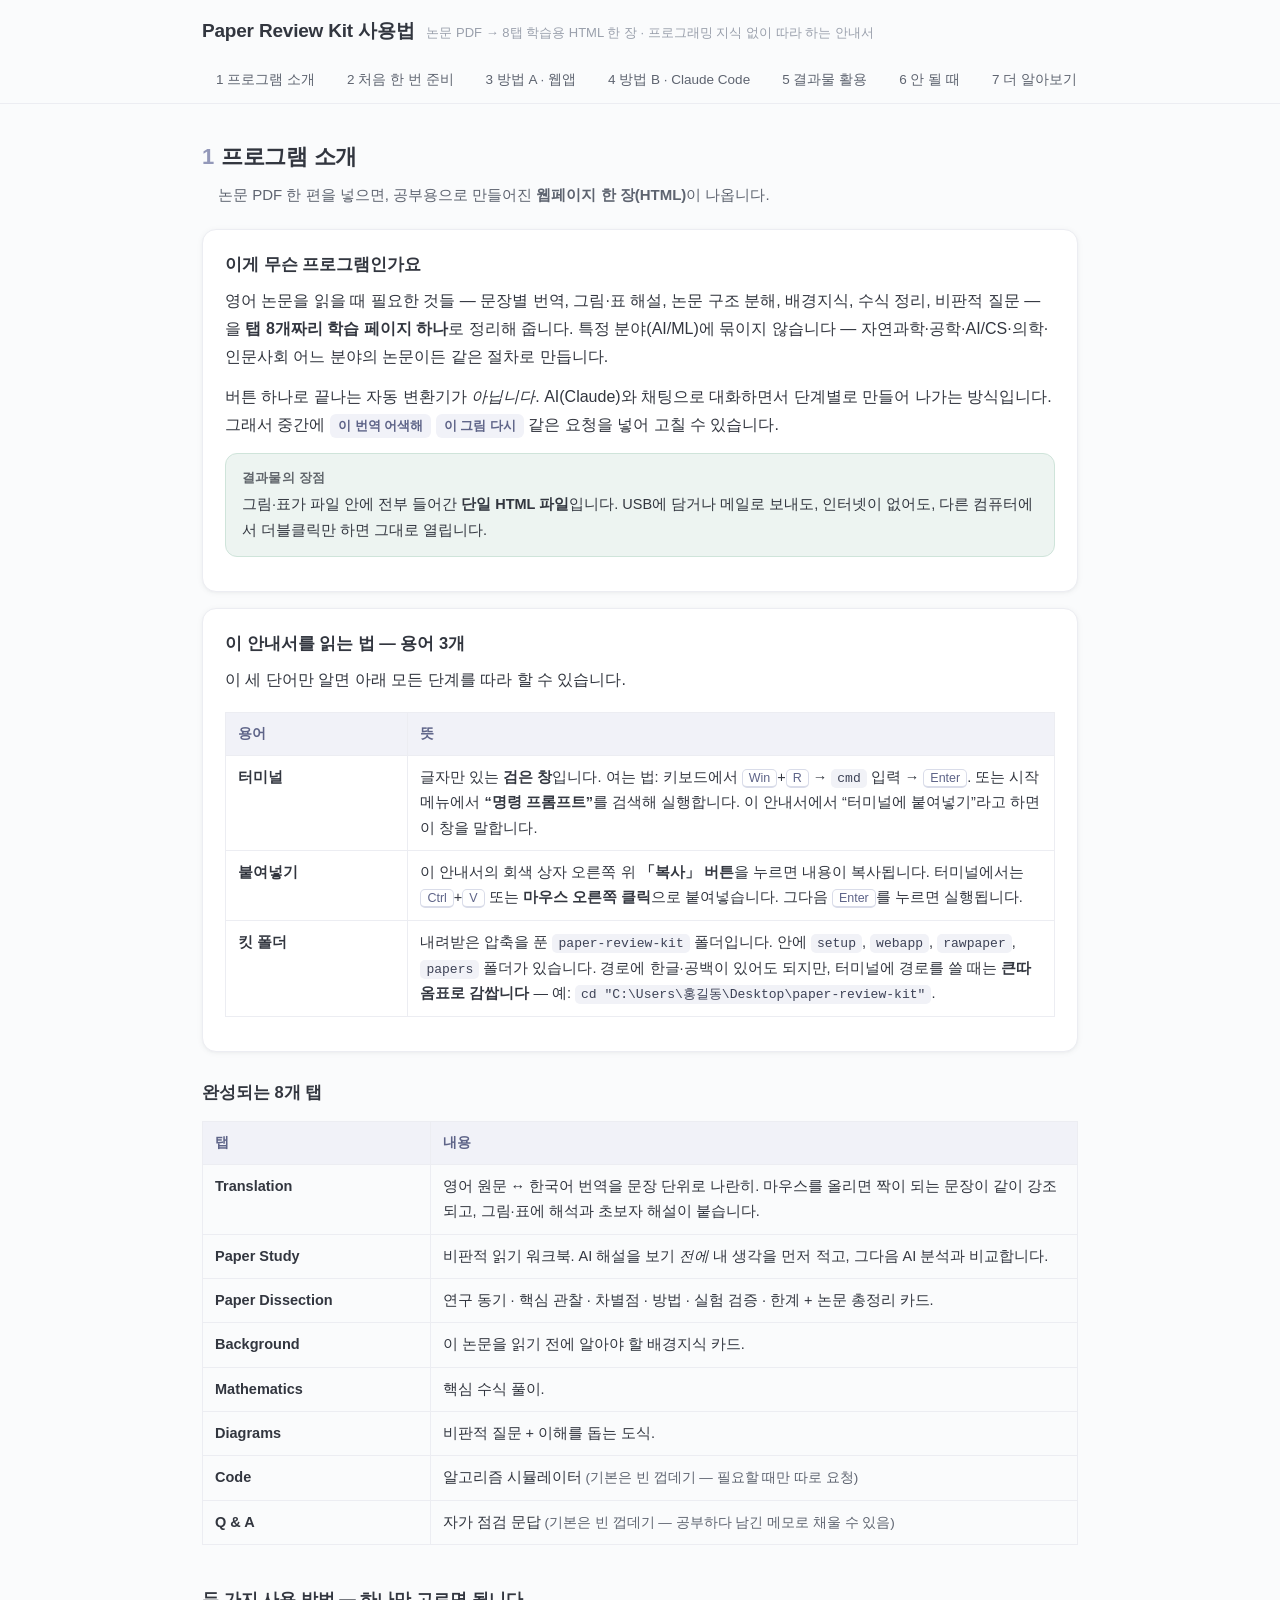
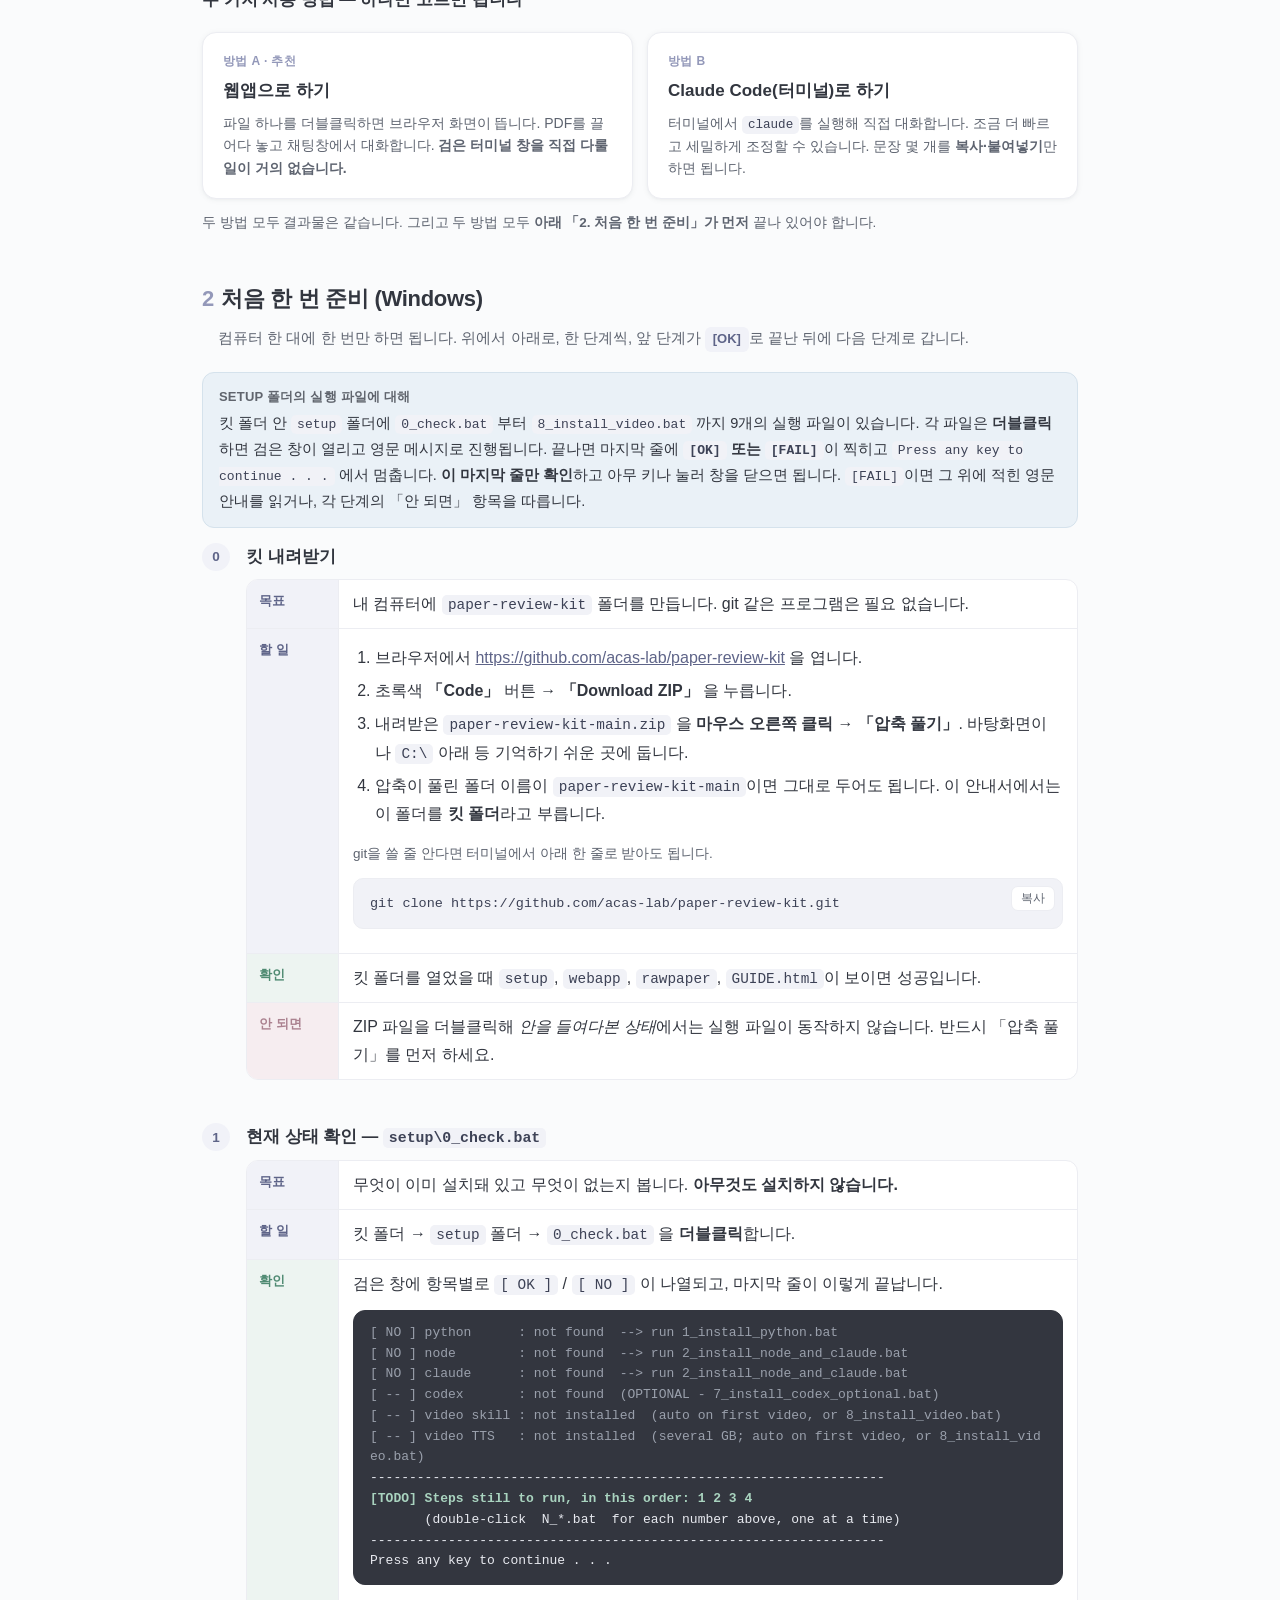
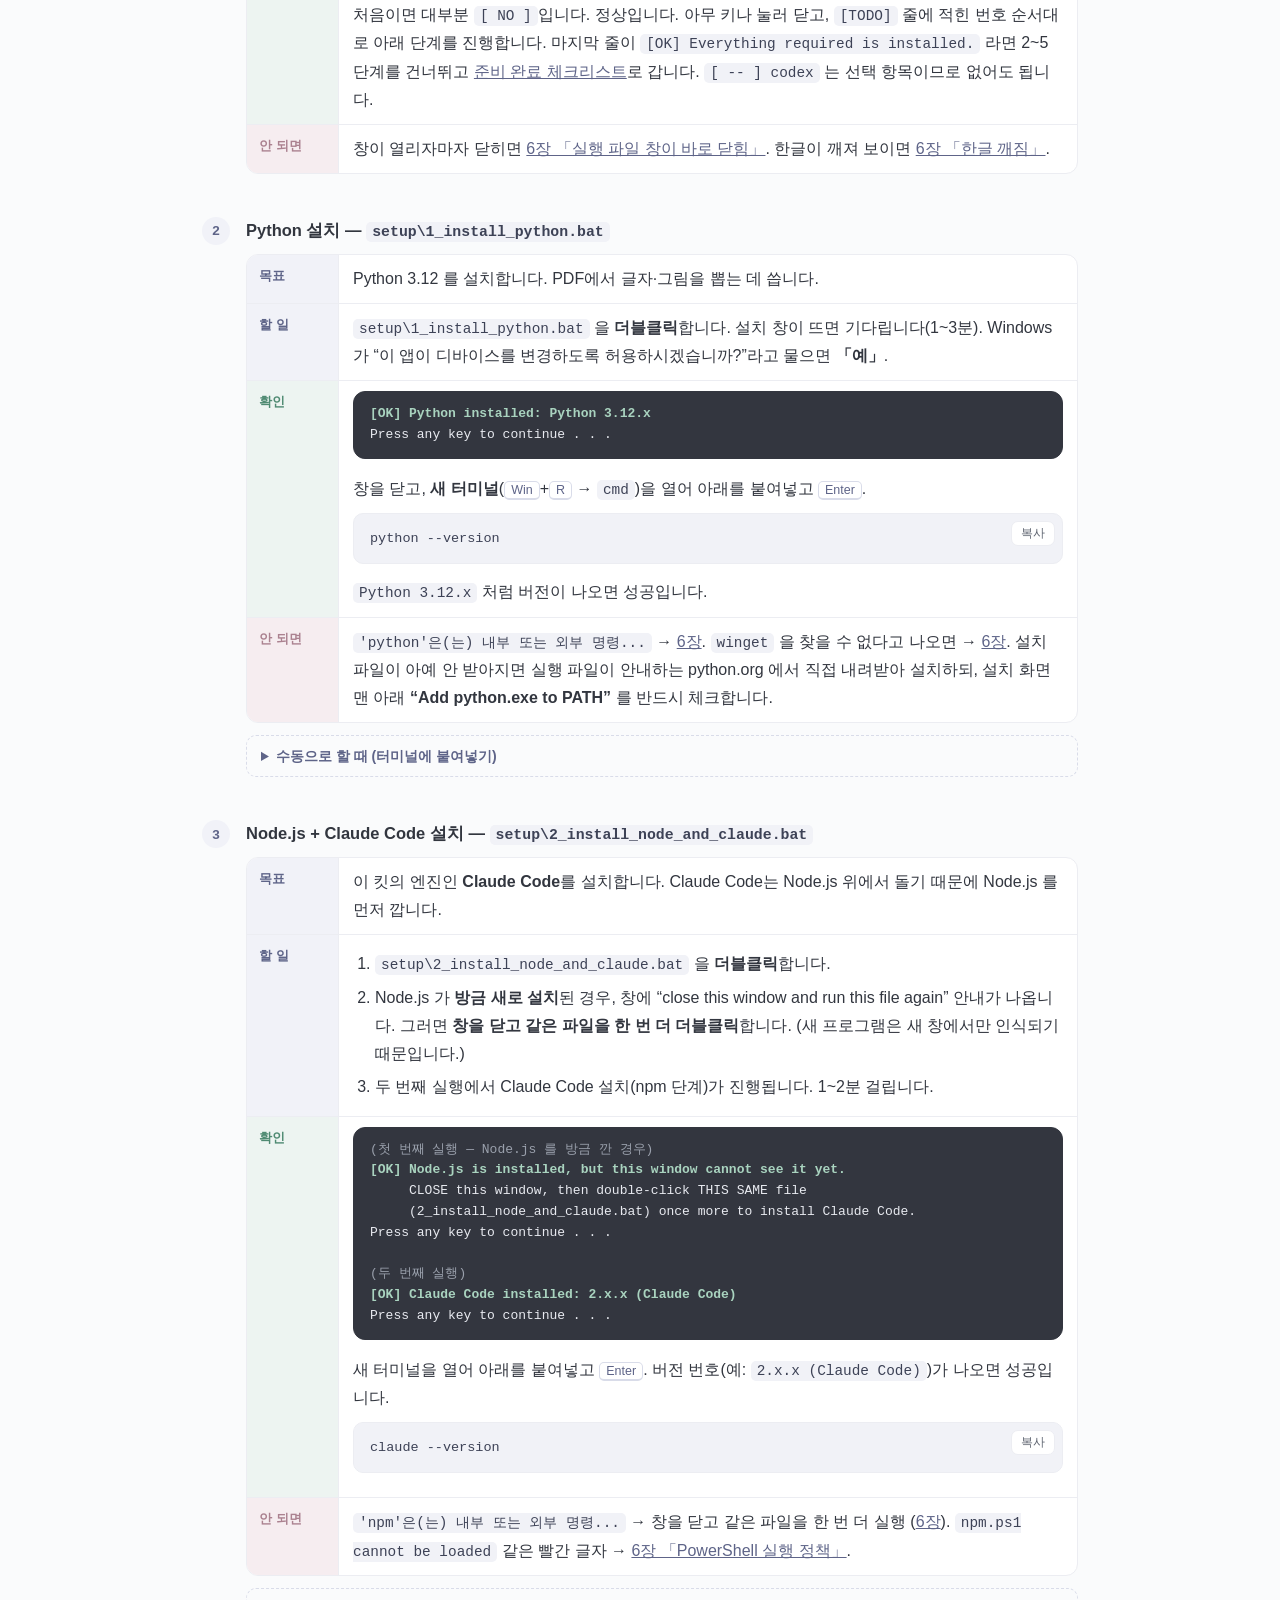
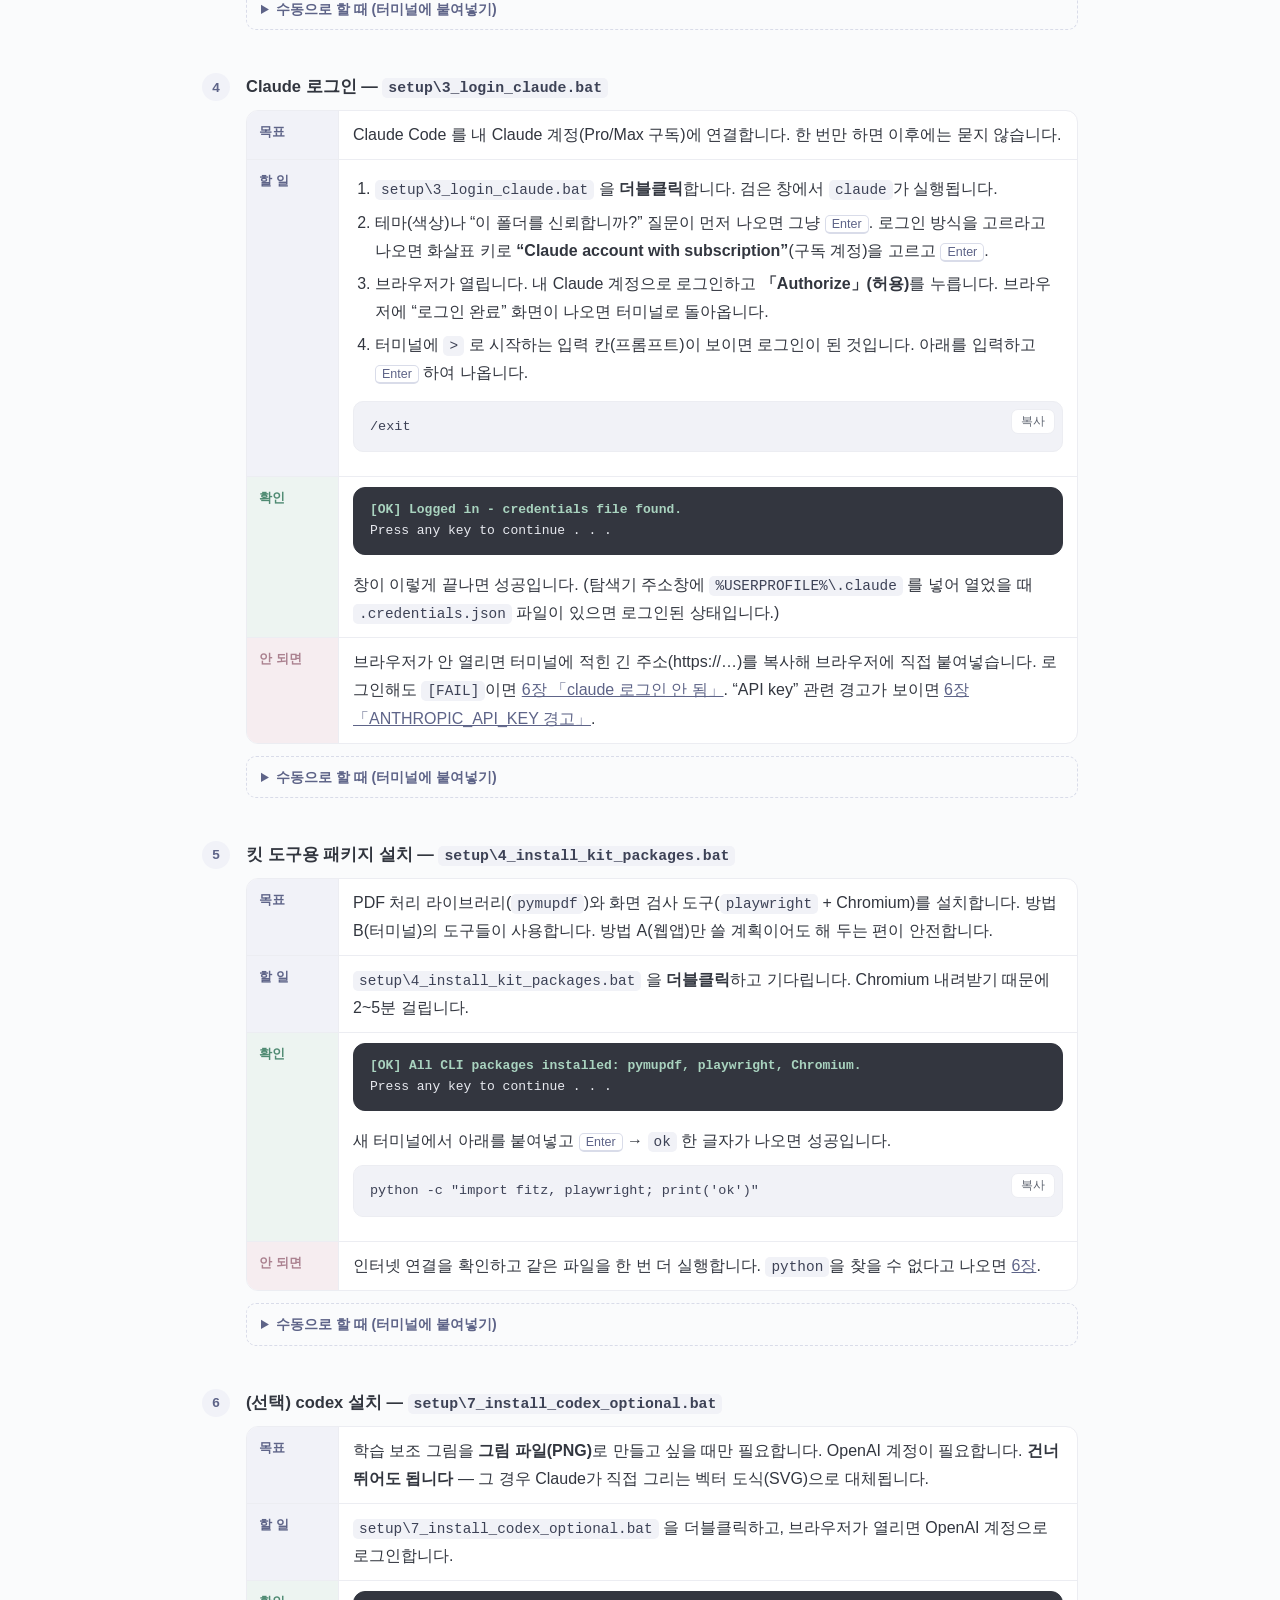
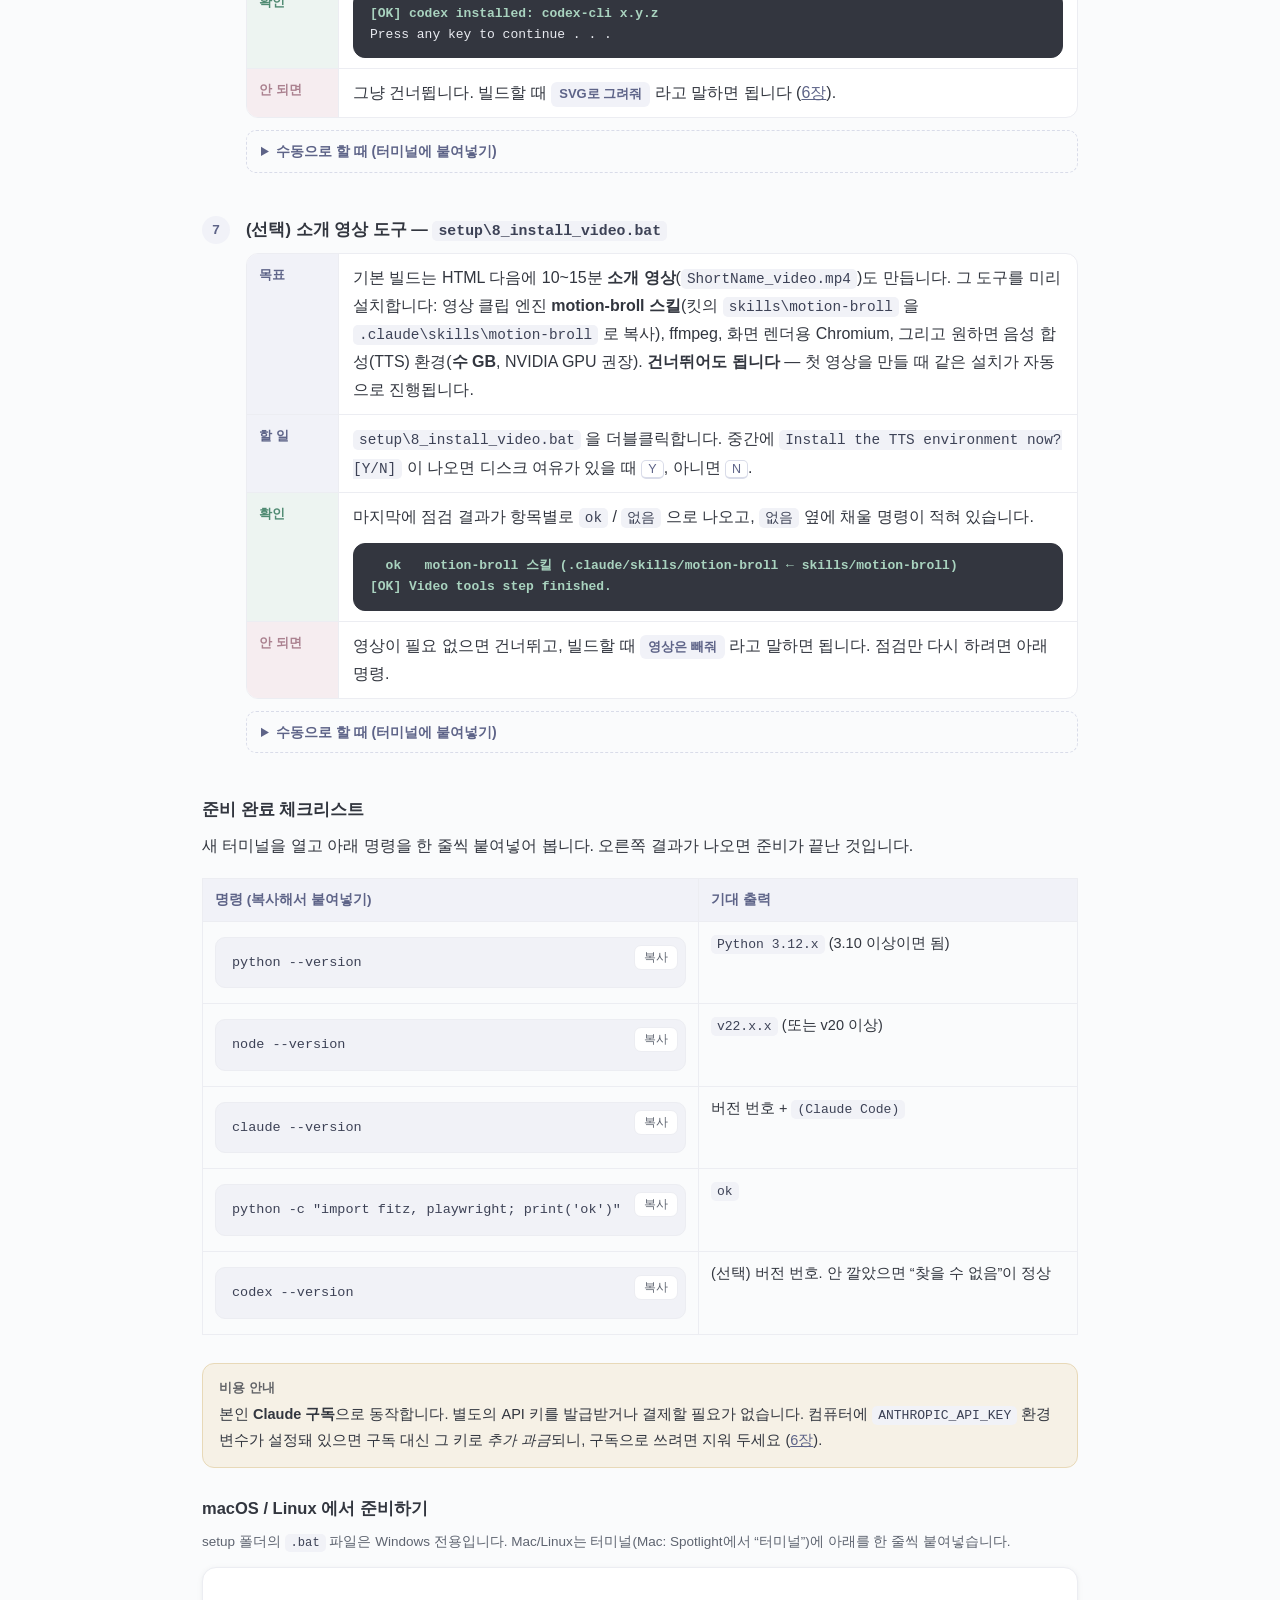
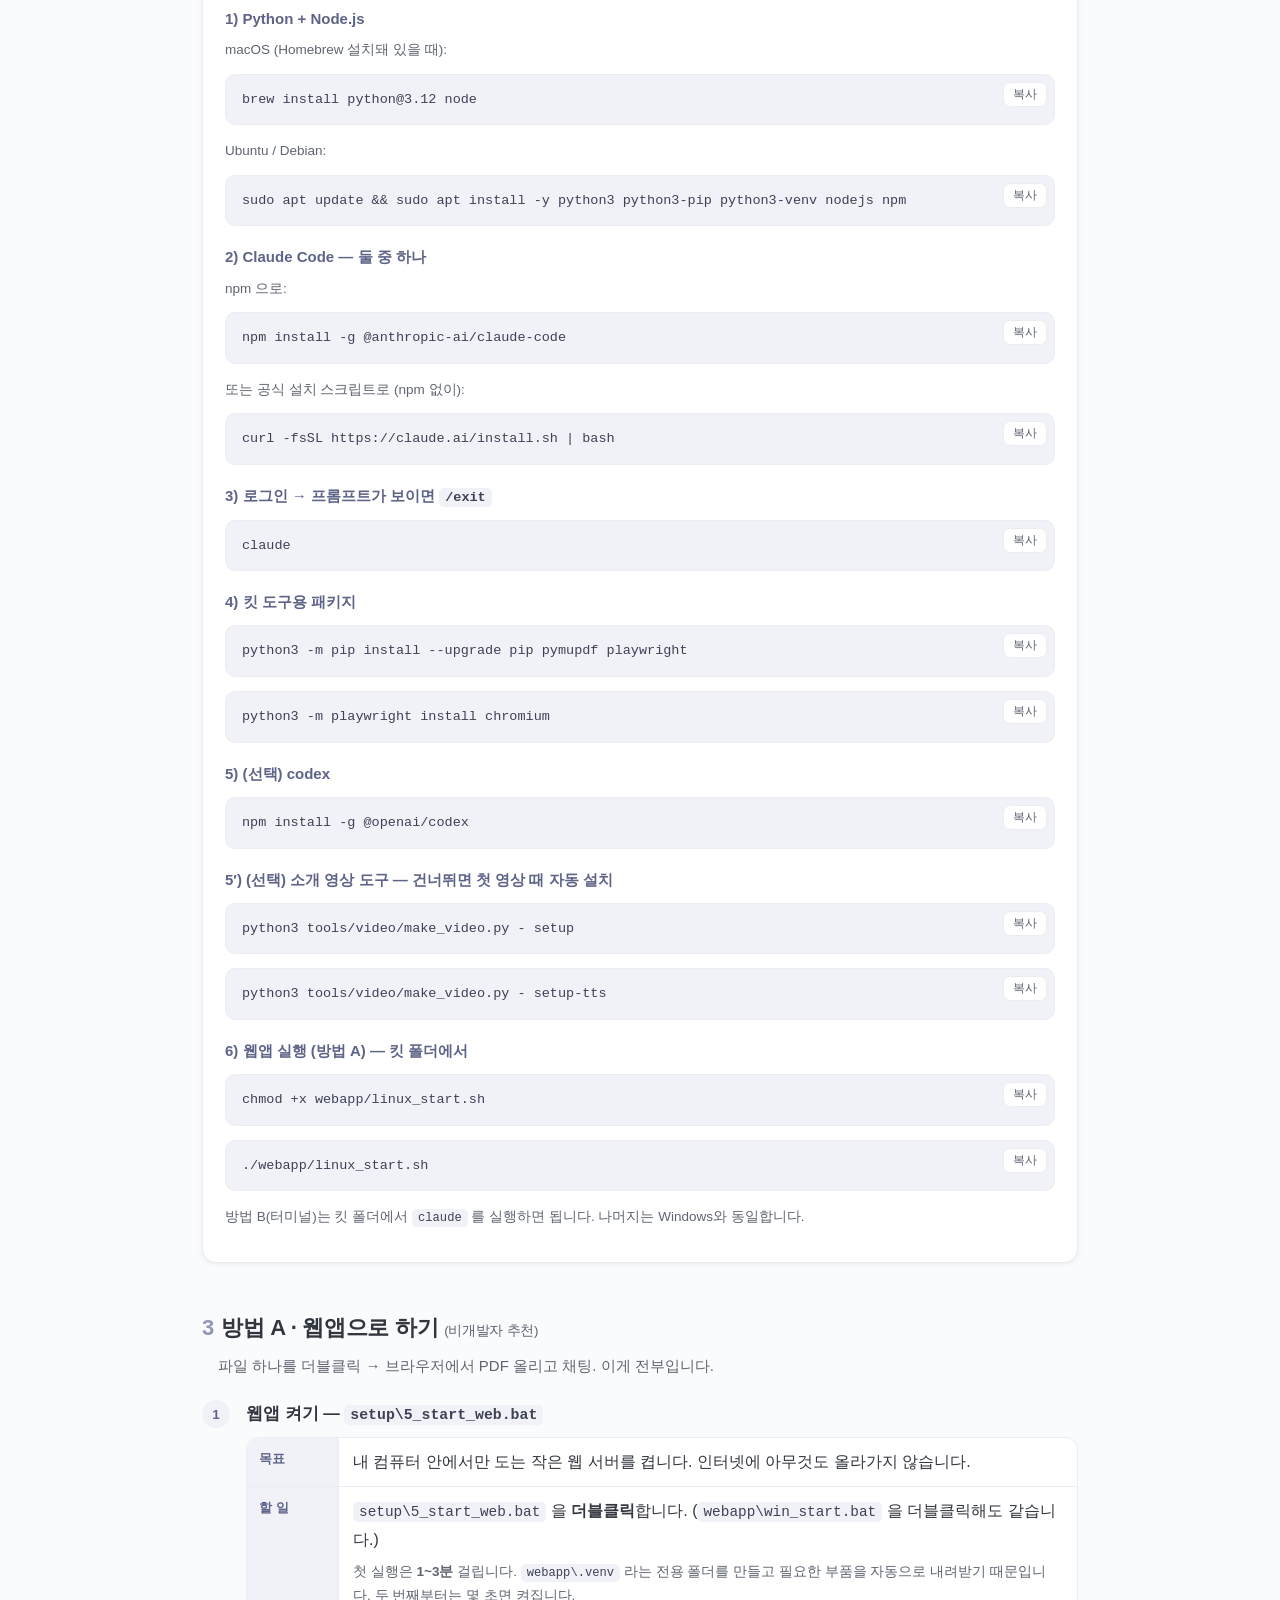
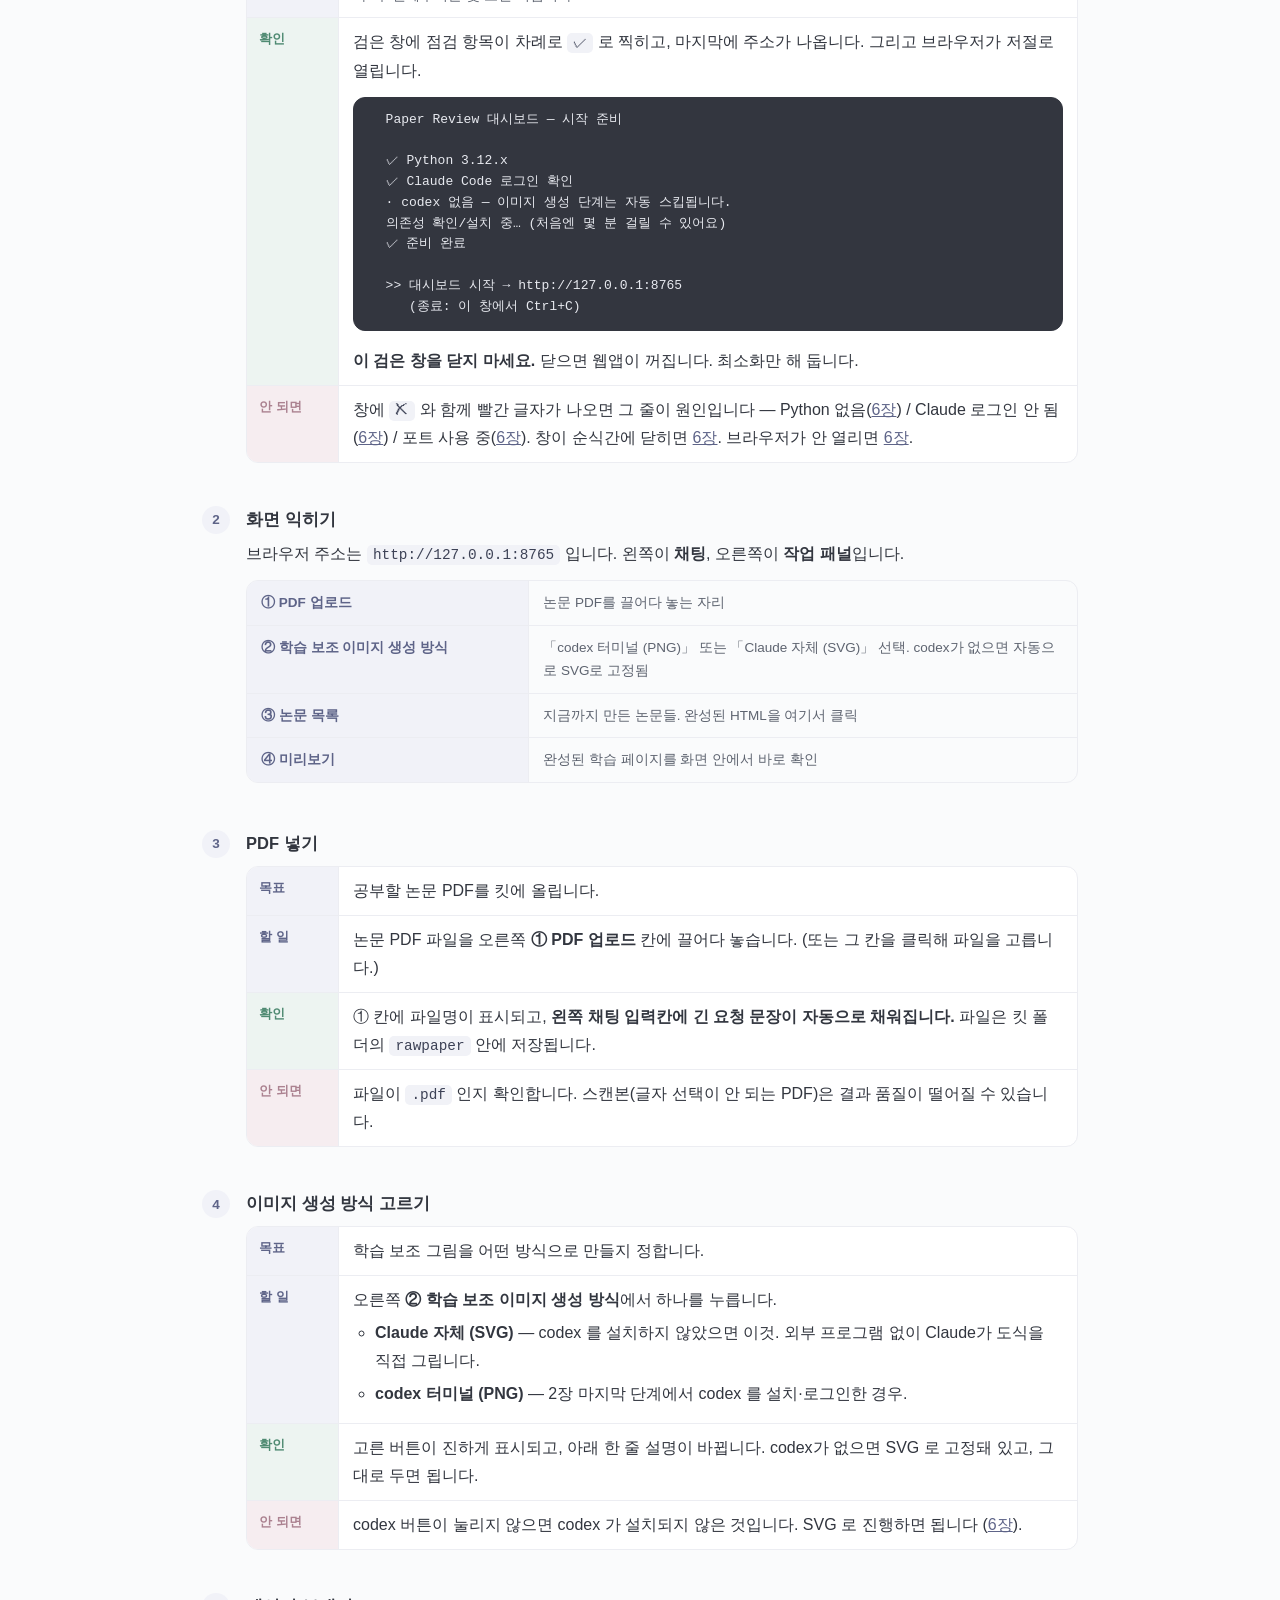
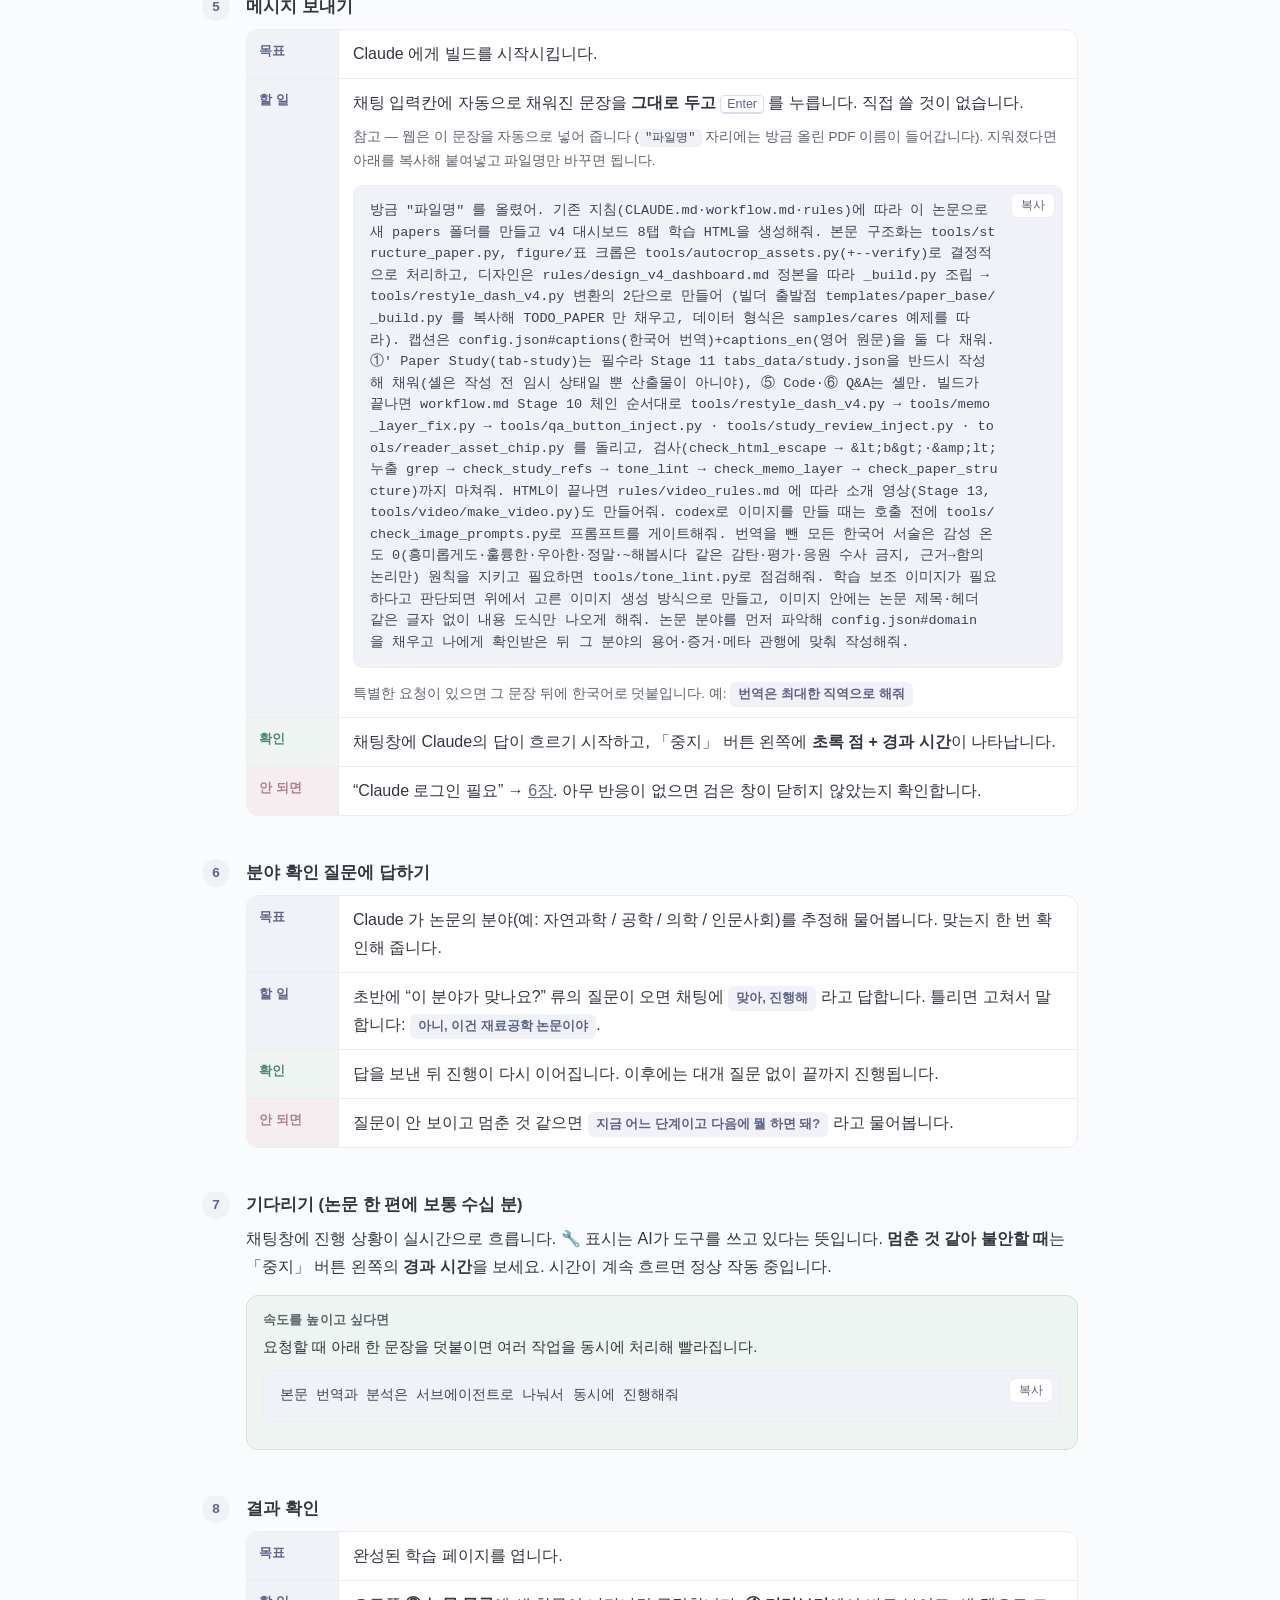
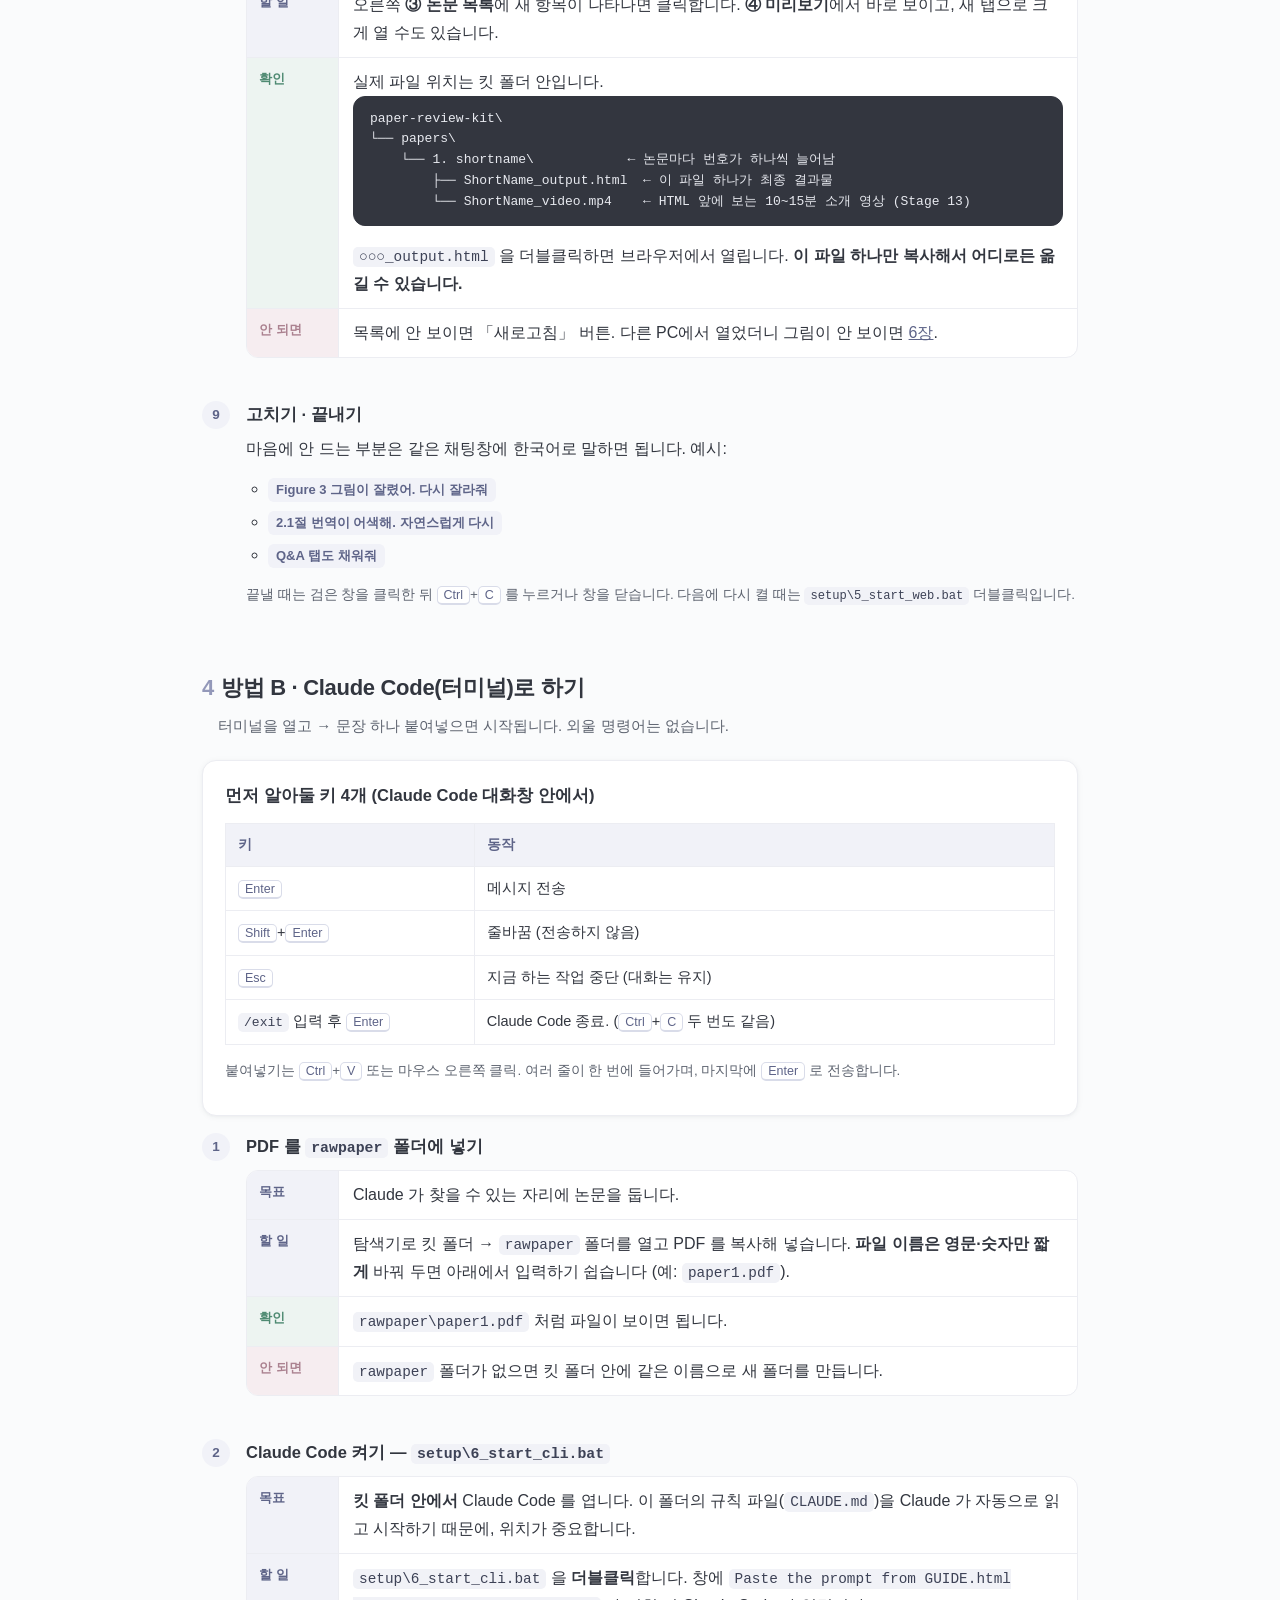
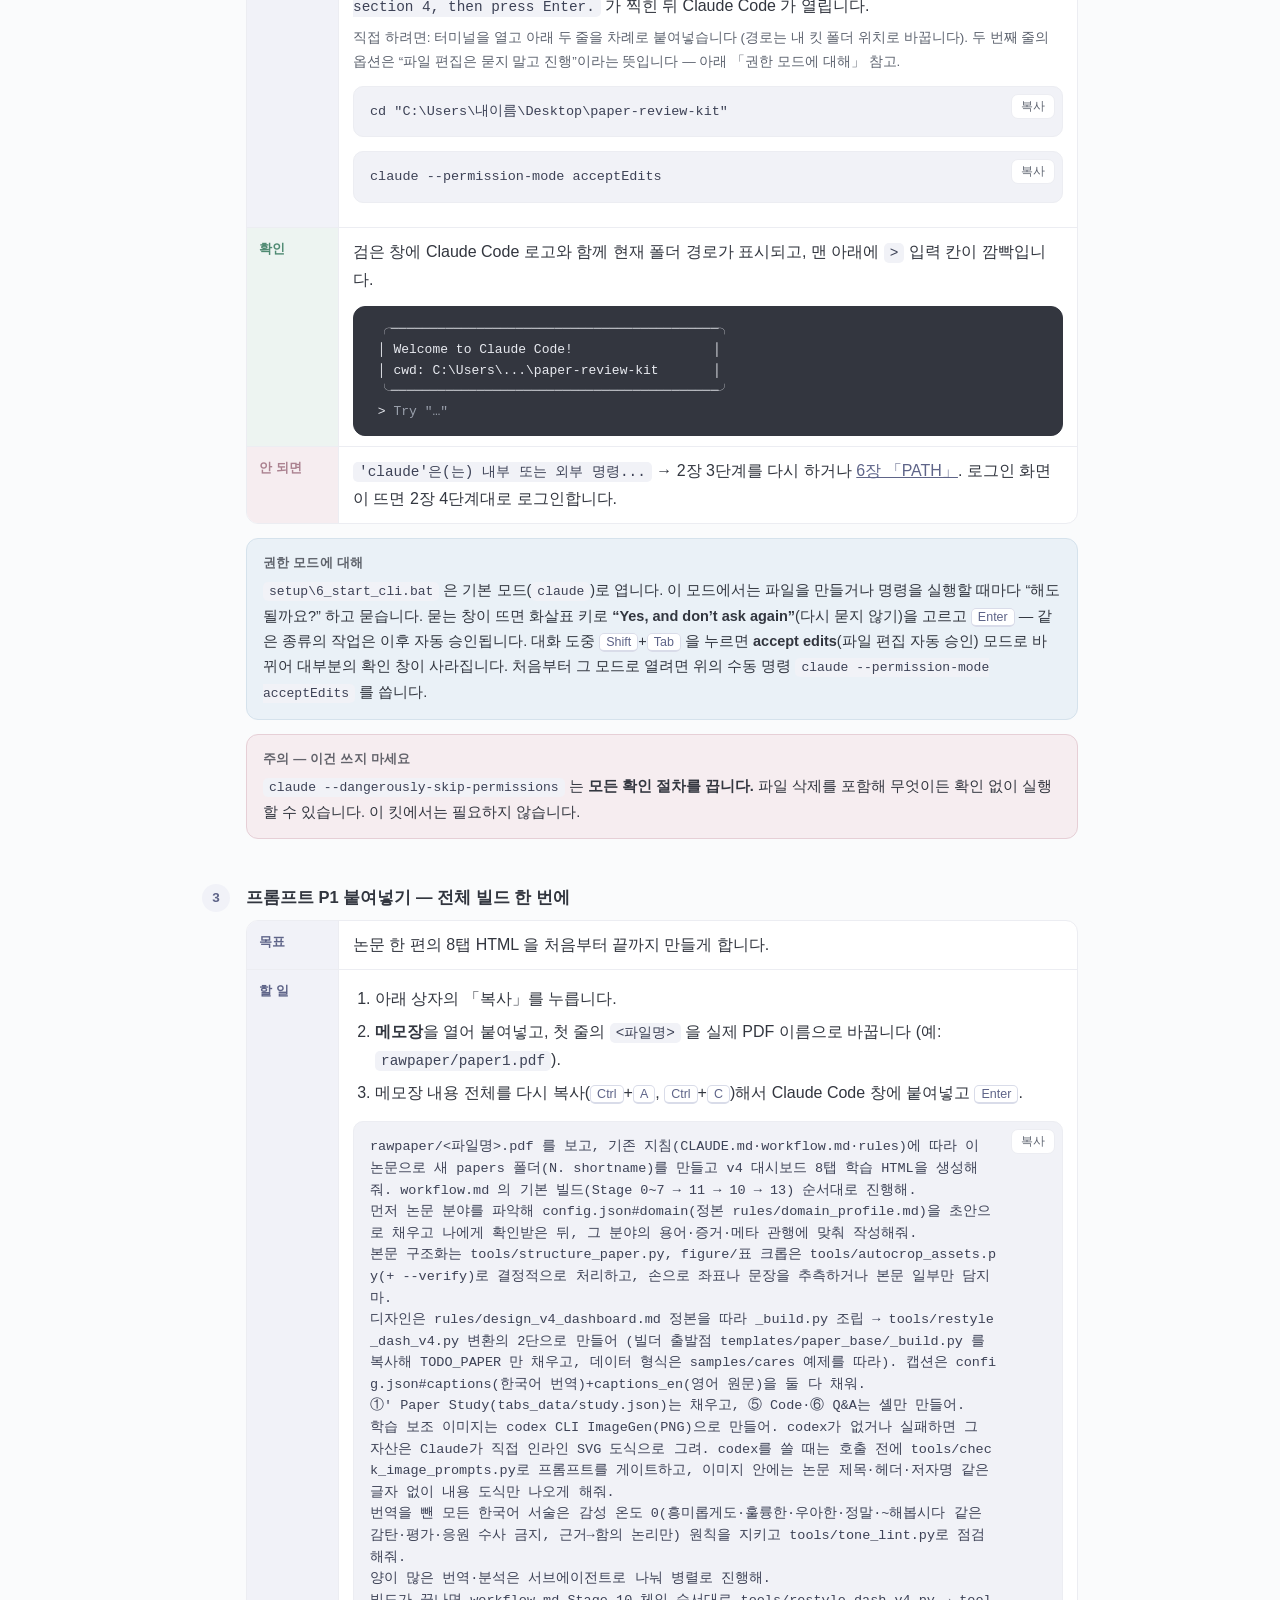
==== commit e34f12fb: "feat: 배포 준비 — 영상 파이프라인(Stage 13)·기준 빌더·보안 강화·메모 레이어 v7 - 영상: tools/video/ 파이프라인, 목소리 7종(특징 기반 이름), m" ====
--- a/GUIDE.html
+++ b/GUIDE.html
@@ -315,7 +315,7 @@
 
   <div class="note">
     <b>setup 폴더의 실행 파일에 대해</b>
-    킷 폴더 안 <code>setup</code> 폴더에 <code>0_check.bat</code> 부터 <code>7_install_codex_optional.bat</code> 까지 8개의 실행 파일이 있습니다.
+    킷 폴더 안 <code>setup</code> 폴더에 <code>0_check.bat</code> 부터 <code>8_install_video.bat</code> 까지 9개의 실행 파일이 있습니다.
     각 파일은 <strong>더블클릭</strong>하면 검은 창이 열리고 영문 메시지로 진행됩니다.
     끝나면 마지막 줄에 <strong><code>[OK]</code> 또는 <code>[FAIL]</code></strong>이 찍히고 <code>Press any key to continue . . .</code> 에서 멈춥니다.
     <strong>이 마지막 줄만 확인</strong>하고 아무 키나 눌러 창을 닫으면 됩니다. <code>[FAIL]</code>이면 그 위에 적힌 영문 안내를 읽거나, 각 단계의 「안 되면」 항목을 따릅니다.
@@ -351,7 +351,9 @@
 <pre class="screen"><span class="dim">[ NO ] python      : not found  --&gt; run 1_install_python.bat
 [ NO ] node        : not found  --&gt; run 2_install_node_and_claude.bat
 [ NO ] claude      : not found  --&gt; run 2_install_node_and_claude.bat
-[ -- ] codex       : not found  (OPTIONAL - 7_install_codex_optional.bat)</span>
+[ -- ] codex       : not found  (OPTIONAL - 7_install_codex_optional.bat)
+[ -- ] video skill : not installed  (auto on first video, or 8_install_video.bat)
+[ -- ] video TTS   : not installed  (several GB; auto on first video, or 8_install_video.bat)</span>
 ------------------------------------------------------------------
 <span class="ok">[TODO] Steps still to run, in this order: 1 2 3 4</span>
        (double-click  N_*.bat  for each number above, one at a time)
@@ -504,6 +506,26 @@
 <pre><code>npm install -g @openai/codex</code></pre>
         <p class="small">2) 로그인</p>
 <pre><code>codex login</code></pre>
+      </details>
+    </li>
+
+    <li>
+      <span class="t">(선택) 소개 영상 도구 — <code>setup\8_install_video.bat</code></span>
+      <div class="sbox">
+        <div class="sb"><div class="sk">목표</div><div class="sv">기본 빌드는 HTML 다음에 10~15분 <strong>소개 영상</strong>(<code>ShortName_video.mp4</code>)도 만듭니다. 그 도구를 미리 설치합니다:
+          영상 클립 엔진 <strong>motion-broll 스킬</strong>(킷의 <code>skills\motion-broll</code> 을 <code>.claude\skills\motion-broll</code> 로 복사), ffmpeg, 화면 렌더용 Chromium, 그리고 원하면 음성 합성(TTS) 환경(<strong>수 GB</strong>, NVIDIA GPU 권장).
+          <strong>건너뛰어도 됩니다</strong> — 첫 영상을 만들 때 같은 설치가 자동으로 진행됩니다.</div></div>
+        <div class="sb"><div class="sk">할 일</div><div class="sv"><code>setup\8_install_video.bat</code> 을 더블클릭합니다. 중간에 <code>Install the TTS environment now? [Y/N]</code> 이 나오면 디스크 여유가 있을 때 <kbd>Y</kbd>, 아니면 <kbd>N</kbd>.</div></div>
+        <div class="sb check"><div class="sk">확인</div><div class="sv">마지막에 점검 결과가 항목별로 <code>ok</code> / <code>없음</code> 으로 나오고, <code>없음</code> 옆에 채울 명령이 적혀 있습니다.
+<pre class="screen"><span class="ok">  ok   motion-broll 스킬 (.claude/skills/motion-broll ← skills/motion-broll)</span>
+<span class="ok">[OK] Video tools step finished.</span></pre></div></div>
+        <div class="sb fail"><div class="sk">안 되면</div><div class="sv">영상이 필요 없으면 건너뛰고, 빌드할 때 <span class="pill">영상은 빼줘</span> 라고 말하면 됩니다. 점검만 다시 하려면 아래 명령.</div></div>
+      </div>
+      <details>
+        <summary>수동으로 할 때 (터미널에 붙여넣기)</summary>
+<pre><code>python tools/video/make_video.py - doctor</code></pre>
+<pre><code>python tools/video/make_video.py - setup</code></pre>
+<pre><code>python tools/video/make_video.py - setup-tts</code></pre>
       </details>
     </li>
   </ol>
@@ -546,6 +568,9 @@
 <pre><code>python3 -m playwright install chromium</code></pre>
     <h4>5) (선택) codex</h4>
 <pre><code>npm install -g @openai/codex</code></pre>
+    <h4>5′) (선택) 소개 영상 도구 — 건너뛰면 첫 영상 때 자동 설치</h4>
+<pre><code>python3 tools/video/make_video.py - setup</code></pre>
+<pre><code>python3 tools/video/make_video.py - setup-tts</code></pre>
     <h4>6) 웹앱 실행 (방법 A) — 킷 폴더에서</h4>
 <pre><code>chmod +x webapp/linux_start.sh</code></pre>
 <pre><code>./webapp/linux_start.sh</code></pre>
@@ -630,7 +655,7 @@
         <div class="sb"><div class="sk">할 일</div><div class="sv">
           채팅 입력칸에 자동으로 채워진 문장을 <strong>그대로 두고</strong> <kbd>Enter</kbd> 를 누릅니다. 직접 쓸 것이 없습니다.
           <p class="small" style="margin-top:8px">참고 — 웹은 이 문장을 자동으로 넣어 줍니다 (<code>"파일명"</code> 자리에는 방금 올린 PDF 이름이 들어갑니다). 지워졌다면 아래를 복사해 붙여넣고 파일명만 바꾸면 됩니다.</p>
-<pre><code>방금 "파일명" 를 올렸어. 기존 지침(CLAUDE.md·workflow.md·rules)에 따라 이 논문으로 새 papers 폴더를 만들고 v4 대시보드 8탭 학습 HTML을 생성해줘. 본문 구조화는 tools/structure_paper.py, figure/표 크롭은 tools/autocrop_assets.py(+--verify)로 결정적으로 처리하고, 디자인은 rules/design_v4_dashboard.md 정본을 따라 _build.py 조립 → tools/restyle_dash_v4.py 변환의 2단으로 만들어 (빌더 출발점 samples/cares/_build.py). 캡션은 config.json#captions(한국어 번역)+captions_en(영어 원문)을 둘 다 채워. ①′ Paper Study(tab-study)는 tabs_data/study.json이 있으면 채우고 없으면 셸로 둬, ⑤ Code·⑥ Q&amp;A도 셸만. 빌드가 끝나면 workflow.md Stage 10 체인 순서대로 tools/restyle_dash_v4.py → tools/memo_layer_fix.py → tools/qa_button_inject.py · tools/study_review_inject.py · tools/reader_asset_chip.py 를 돌리고, 검사(check_html_escape → &amp;lt;b&amp;gt; 누출 grep → check_study_refs → tone_lint → check_memo_layer)까지 마쳐줘. codex로 이미지를 만들 때는 호출 전에 tools/check_image_prompts.py로 프롬프트를 게이트해줘. 번역을 뺀 모든 한국어 서술은 감성 온도 0(흥미롭게도·훌륭한·우아한·정말·~해봅시다 같은 감탄·평가·응원 수사 금지, 근거→함의 논리만) 원칙을 지키고 필요하면 tools/tone_lint.py로 점검해줘. 학습 보조 이미지가 필요하다고 판단되면 위에서 고른 이미지 생성 방식으로 만들고, 이미지 안에는 논문 제목·헤더 같은 글자 없이 내용 도식만 나오게 해줘. 논문 분야를 먼저 파악해 config.json#domain 을 채우고 나에게 확인받은 뒤 그 분야의 용어·증거·메타 관행에 맞춰 작성해줘.</code></pre>
+<pre><code>방금 "파일명" 를 올렸어. 기존 지침(CLAUDE.md·workflow.md·rules)에 따라 이 논문으로 새 papers 폴더를 만들고 v4 대시보드 8탭 학습 HTML을 생성해줘. 본문 구조화는 tools/structure_paper.py, figure/표 크롭은 tools/autocrop_assets.py(+--verify)로 결정적으로 처리하고, 디자인은 rules/design_v4_dashboard.md 정본을 따라 _build.py 조립 → tools/restyle_dash_v4.py 변환의 2단으로 만들어 (빌더 출발점 templates/paper_base/_build.py 를 복사해 TODO_PAPER 만 채우고, 데이터 형식은 samples/cares 예제를 따라). 캡션은 config.json#captions(한국어 번역)+captions_en(영어 원문)을 둘 다 채워. ①′ Paper Study(tab-study)는 필수라 Stage 11 tabs_data/study.json을 반드시 작성해 채워(셸은 작성 전 임시 상태일 뿐 산출물이 아니야), ⑤ Code·⑥ Q&amp;A는 셸만. 빌드가 끝나면 workflow.md Stage 10 체인 순서대로 tools/restyle_dash_v4.py → tools/memo_layer_fix.py → tools/qa_button_inject.py · tools/study_review_inject.py · tools/reader_asset_chip.py 를 돌리고, 검사(check_html_escape → &amp;lt;b&amp;gt;·&amp;amp;lt; 누출 grep → check_study_refs → tone_lint → check_memo_layer → check_paper_structure)까지 마쳐줘. HTML이 끝나면 rules/video_rules.md 에 따라 소개 영상(Stage 13, tools/video/make_video.py)도 만들어줘. codex로 이미지를 만들 때는 호출 전에 tools/check_image_prompts.py로 프롬프트를 게이트해줘. 번역을 뺀 모든 한국어 서술은 감성 온도 0(흥미롭게도·훌륭한·우아한·정말·~해봅시다 같은 감탄·평가·응원 수사 금지, 근거→함의 논리만) 원칙을 지키고 필요하면 tools/tone_lint.py로 점검해줘. 학습 보조 이미지가 필요하다고 판단되면 위에서 고른 이미지 생성 방식으로 만들고, 이미지 안에는 논문 제목·헤더 같은 글자 없이 내용 도식만 나오게 해줘. 논문 분야를 먼저 파악해 config.json#domain 을 채우고 나에게 확인받은 뒤 그 분야의 용어·증거·메타 관행에 맞춰 작성해줘.</code></pre>
           <p class="small">특별한 요청이 있으면 그 문장 뒤에 한국어로 덧붙입니다. 예: <span class="pill">번역은 최대한 직역으로 해줘</span></p>
         </div></div>
         <div class="sb check"><div class="sk">확인</div><div class="sv">채팅창에 Claude의 답이 흐르기 시작하고, 「중지」 버튼 왼쪽에 <strong>초록 점 + 경과 시간</strong>이 나타납니다.</div></div>
@@ -669,7 +694,8 @@
 <pre class="screen">paper-review-kit\
 └── papers\
     └── 1. shortname\            ← 논문마다 번호가 하나씩 늘어남
-        └── ShortName_output.html  ← 이 파일 하나가 최종 결과물</pre>
+        ├── ShortName_output.html  ← 이 파일 하나가 최종 결과물
+        └── ShortName_video.mp4    ← HTML 앞에 보는 10~15분 소개 영상 (Stage 13)</pre>
           <code>○○○_output.html</code> 을 더블클릭하면 브라우저에서 열립니다. <strong>이 파일 하나만 복사해서 어디로든 옮길 수 있습니다.</strong>
         </div></div>
         <div class="sb fail"><div class="sk">안 되면</div><div class="sv">목록에 안 보이면 「새로고침」 버튼. 다른 PC에서 열었더니 그림이 안 보이면 <a href="#t-noimg">6장</a>.</div></div>
@@ -763,15 +789,16 @@
             <li><strong>메모장</strong>을 열어 붙여넣고, 첫 줄의 <code>&lt;파일명&gt;</code> 을 실제 PDF 이름으로 바꿉니다 (예: <code>rawpaper/paper1.pdf</code>).</li>
             <li>메모장 내용 전체를 다시 복사(<kbd>Ctrl</kbd>+<kbd>A</kbd>, <kbd>Ctrl</kbd>+<kbd>C</kbd>)해서 Claude Code 창에 붙여넣고 <kbd>Enter</kbd>.</li>
           </ol>
-<pre><code>rawpaper/&lt;파일명&gt;.pdf 를 보고, 기존 지침(CLAUDE.md·workflow.md·rules)에 따라 이 논문으로 새 papers 폴더(N. shortname)를 만들고 v4 대시보드 8탭 학습 HTML을 생성해줘. workflow.md 의 Stage 0→11 순서대로 진행해.
+<pre><code>rawpaper/&lt;파일명&gt;.pdf 를 보고, 기존 지침(CLAUDE.md·workflow.md·rules)에 따라 이 논문으로 새 papers 폴더(N. shortname)를 만들고 v4 대시보드 8탭 학습 HTML을 생성해줘. workflow.md 의 기본 빌드(Stage 0~7 → 11 → 10 → 13) 순서대로 진행해.
 먼저 논문 분야를 파악해 config.json#domain(정본 rules/domain_profile.md)을 초안으로 채우고 나에게 확인받은 뒤, 그 분야의 용어·증거·메타 관행에 맞춰 작성해줘.
 본문 구조화는 tools/structure_paper.py, figure/표 크롭은 tools/autocrop_assets.py(+ --verify)로 결정적으로 처리하고, 손으로 좌표나 문장을 추측하거나 본문 일부만 담지 마.
-디자인은 rules/design_v4_dashboard.md 정본을 따라 _build.py 조립 → tools/restyle_dash_v4.py 변환의 2단으로 만들어 (빌더 출발점 samples/cares/_build.py). 캡션은 config.json#captions(한국어 번역)+captions_en(영어 원문)을 둘 다 채워.
+디자인은 rules/design_v4_dashboard.md 정본을 따라 _build.py 조립 → tools/restyle_dash_v4.py 변환의 2단으로 만들어 (빌더 출발점 templates/paper_base/_build.py 를 복사해 TODO_PAPER 만 채우고, 데이터 형식은 samples/cares 예제를 따라). 캡션은 config.json#captions(한국어 번역)+captions_en(영어 원문)을 둘 다 채워.
 ①′ Paper Study(tabs_data/study.json)는 채우고, ⑤ Code·⑥ Q&amp;A는 셸만 만들어.
 학습 보조 이미지는 codex CLI ImageGen(PNG)으로 만들어. codex가 없거나 실패하면 그 자산은 Claude가 직접 인라인 SVG 도식으로 그려. codex를 쓸 때는 호출 전에 tools/check_image_prompts.py로 프롬프트를 게이트하고, 이미지 안에는 논문 제목·헤더·저자명 같은 글자 없이 내용 도식만 나오게 해줘.
 번역을 뺀 모든 한국어 서술은 감성 온도 0(흥미롭게도·훌륭한·우아한·정말·~해봅시다 같은 감탄·평가·응원 수사 금지, 근거→함의 논리만) 원칙을 지키고 tools/tone_lint.py로 점검해줘.
 양이 많은 번역·분석은 서브에이전트로 나눠 병렬로 진행해.
-빌드가 끝나면 workflow.md Stage 10 체인 순서대로 tools/restyle_dash_v4.py → tools/memo_layer_fix.py → tools/qa_button_inject.py · tools/study_review_inject.py · tools/reader_asset_chip.py 를 돌리고, 검사(tools/check_html_escape.py → &amp;lt;b&amp;gt; 누출 grep → tools/check_study_refs.py → tools/tone_lint.py → tools/check_memo_layer.py)까지 마친 뒤 결과 HTML 경로를 알려줘.</code></pre>
+빌드가 끝나면 workflow.md Stage 10 체인 순서대로 tools/restyle_dash_v4.py → tools/memo_layer_fix.py → tools/qa_button_inject.py · tools/study_review_inject.py · tools/reader_asset_chip.py 를 돌리고, 검사(tools/check_html_escape.py → &amp;lt;b&amp;gt;·&amp;amp;lt; 누출 grep → tools/check_study_refs.py → tools/tone_lint.py → tools/check_memo_layer.py → tools/check_paper_structure.py)까지 마쳐줘.
+그다음 rules/video_rules.md 에 따라 소개 영상(Stage 13)을 만들어 줘: tools/video/make_video.py 로 new → 원고 → check-script → tts → animatic → 클립 → base-render → final → check. 끝나면 결과 HTML·영상 경로를 알려줘.</code></pre>
           <p class="small"><strong>codex 를 설치하지 않았다면</strong> “학습 보조 이미지는 …” 줄을 아래 문장으로 바꿉니다.</p>
 <pre><code>학습 보조 이미지는 codex 없이 Claude가 직접 인라인 SVG 도식으로 그려줘. 이미지 안에는 논문 제목·헤더·저자명 같은 글자 없이 내용 도식만 나오게 해줘.</code></pre>
         </div></div>
@@ -976,12 +1003,14 @@
   <div class="tbl-scroll">
   <table>
     <tr><th style="width:30%">파일</th><th>내용</th></tr>
-    <tr><td><code>setup/</code></td><td>이 안내서 2장에서 쓰는 설치 실행 파일 8개 (<code>0_check.bat</code> ~ <code>7_install_codex_optional.bat</code>)</td></tr>
+    <tr><td><code>setup/</code></td><td>이 안내서 2장에서 쓰는 설치 실행 파일 9개 (<code>0_check.bat</code> ~ <code>8_install_video.bat</code>)</td></tr>
     <tr><td><code>README.md</code></td><td>킷 전체 소개와 구성</td></tr>
     <tr><td><code>SETUP.md</code></td><td>설치부터 첫 논문까지 — 이 안내서의 원문 격</td></tr>
     <tr><td><code>webapp/README.md</code></td><td>웹앱 상세 안내</td></tr>
-    <tr><td><code>workflow.md</code></td><td>작업 단계 전체 흐름(Stage 0~12 — 빌드는 0~11, 12는 빌드 밖 연구 멘토)</td></tr>
+    <tr><td><code>workflow.md</code></td><td>작업 단계 전체 흐름(Stage 0~13 — 기본 빌드는 Stage 0~7 → 11 → 10 → 13(영상), 8·9는 요청 시, 12는 빌드 밖 연구 멘토)</td></tr>
+    <tr><td><code>rules/video_rules.md</code></td><td>소개 영상 규칙 (도구 <code>tools/video/make_video.py</code>, 클립 엔진 <code>skills/motion-broll/</code>)</td></tr>
     <tr><td><code>prompts/12_research_mentor.md</code></td><td>4장 P3 에서 쓰는 연구 멘토 세션 프롬프트 (<code>research_profile.example.json</code> 이 프로파일 템플릿)</td></tr>
+    <tr><td><code>templates/paper_base/</code></td><td>새 논문이 복사해 쓰는 기준 빌더 (<code>_build.py</code> — <code>TODO_PAPER</code> 자리만 채움)</td></tr>
     <tr><td><code>samples/cares/</code></td><td>완성 예시 — <code>CARES_output.html</code> 을 열어 보면 “완성형”이 어떤 모습인지 알 수 있습니다</td></tr>
     <tr><td><code>NOTICE.md</code></td><td>저작권·이용 범위 고지</td></tr>
   </table>
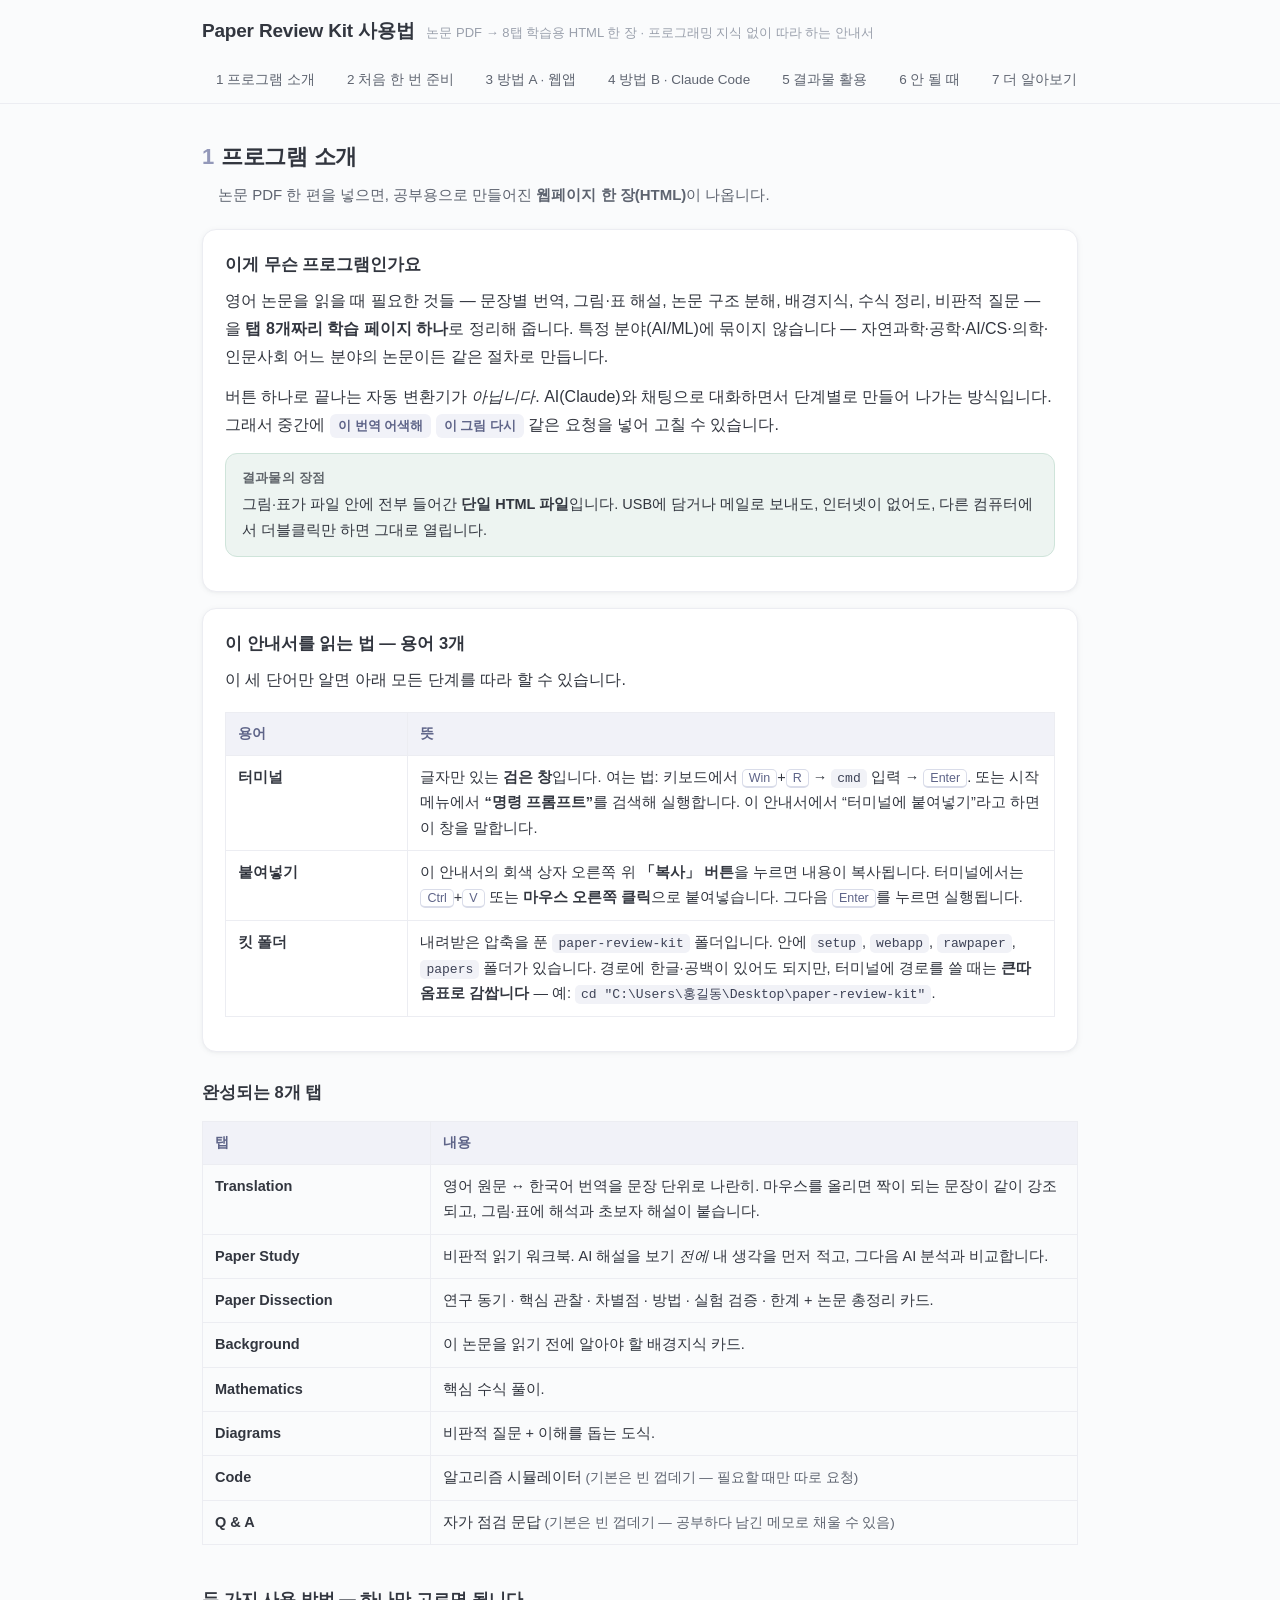
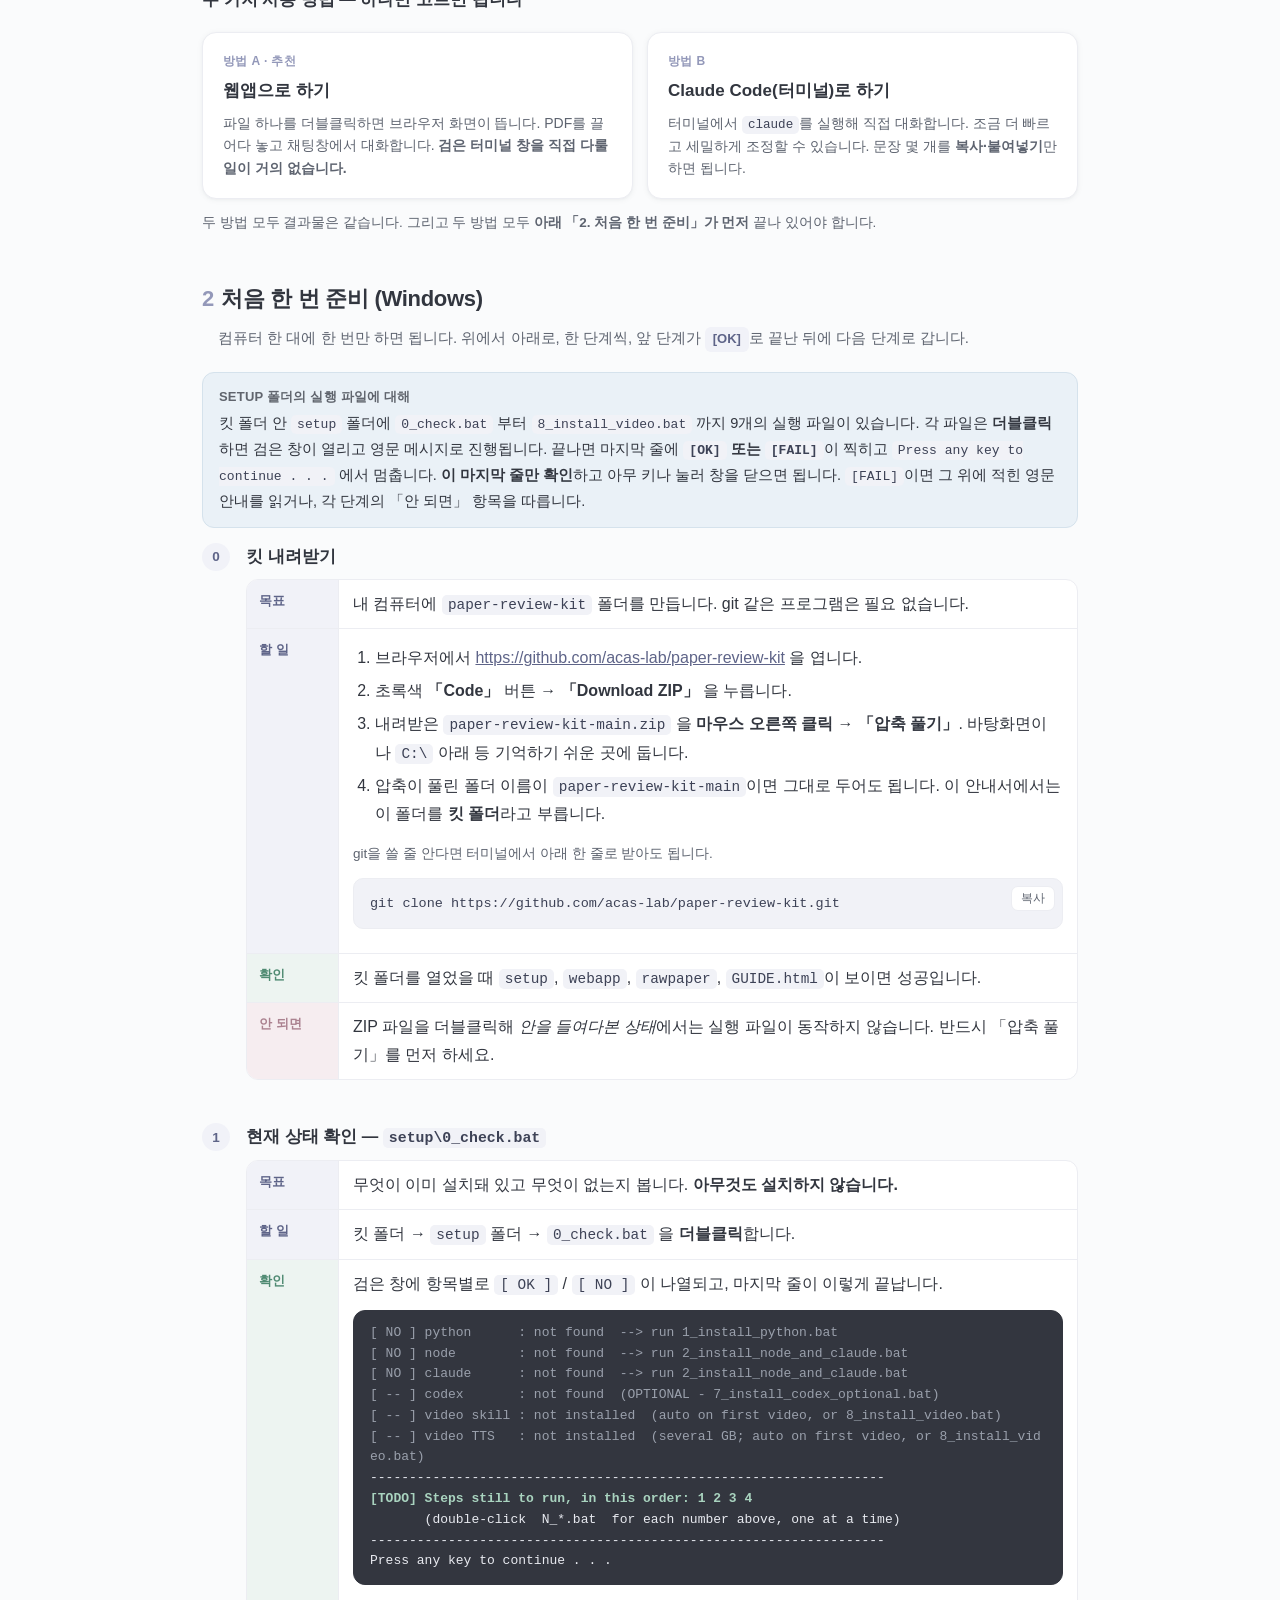
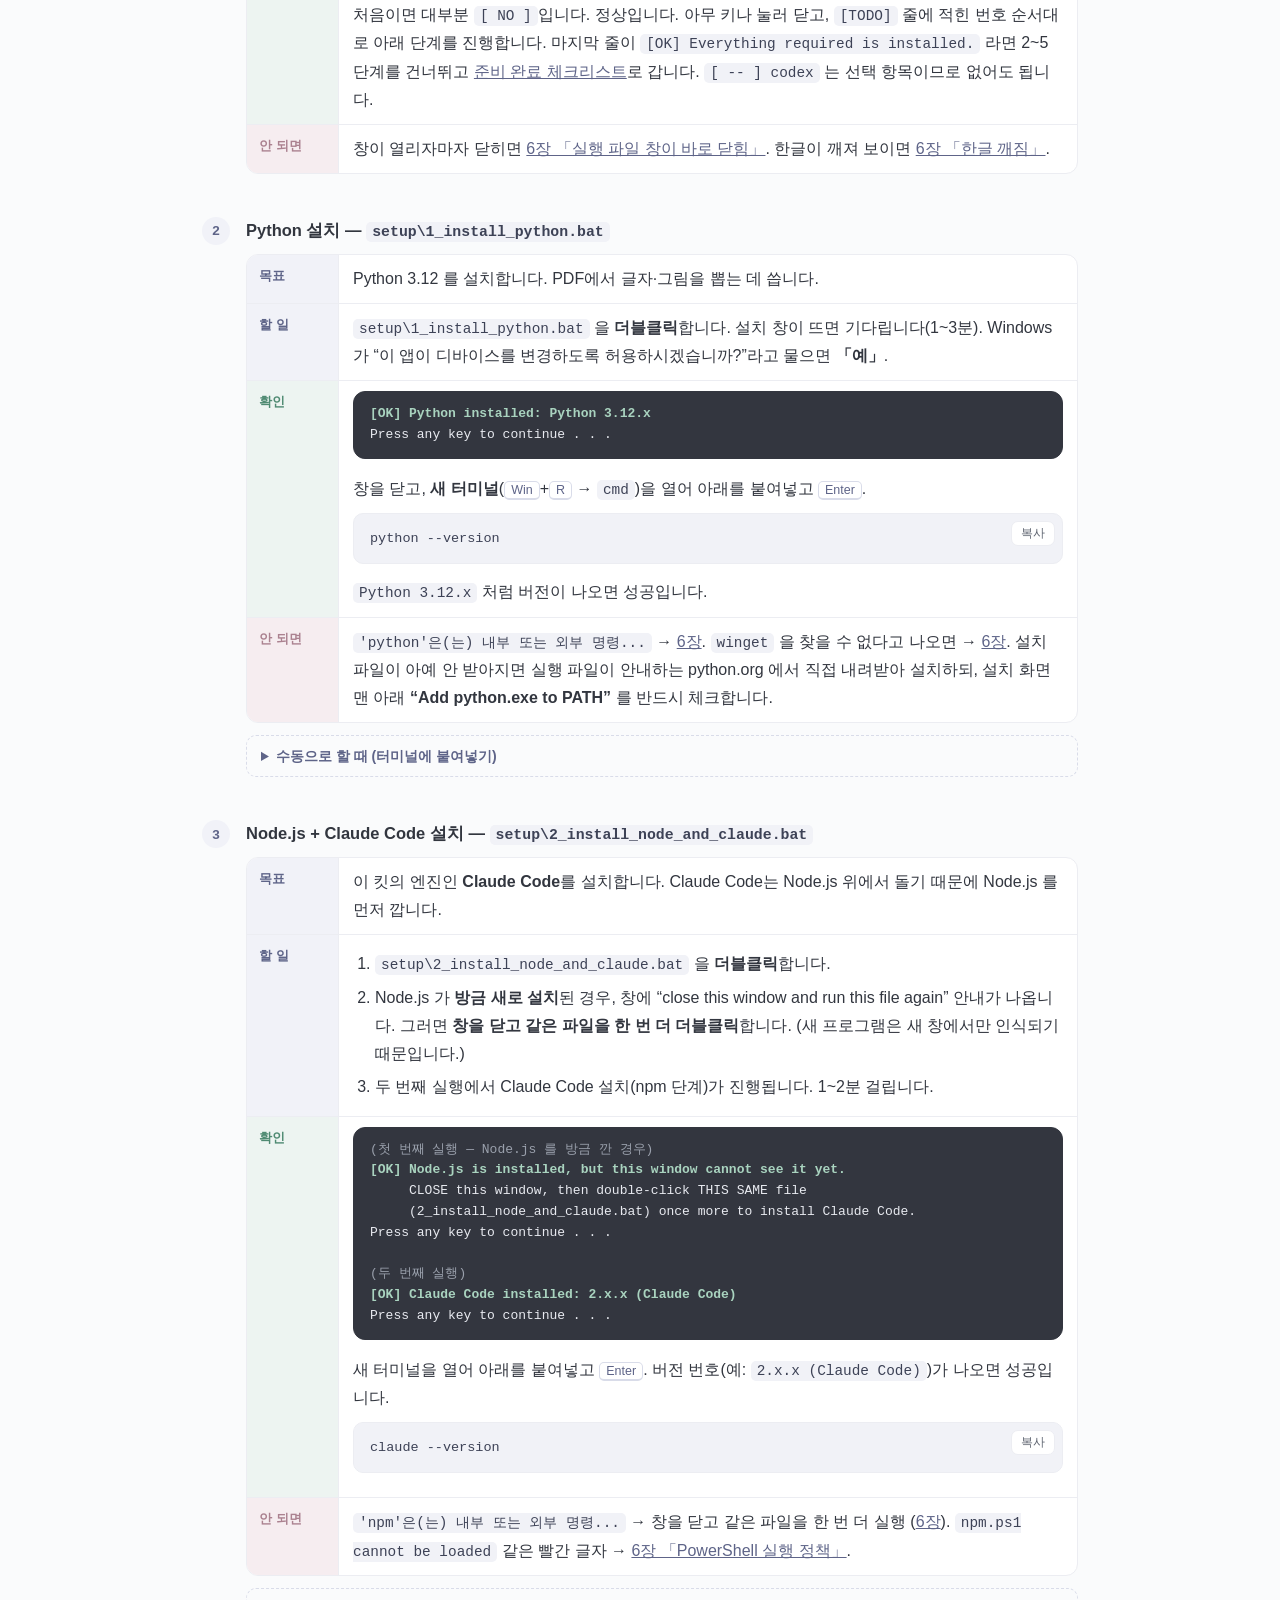
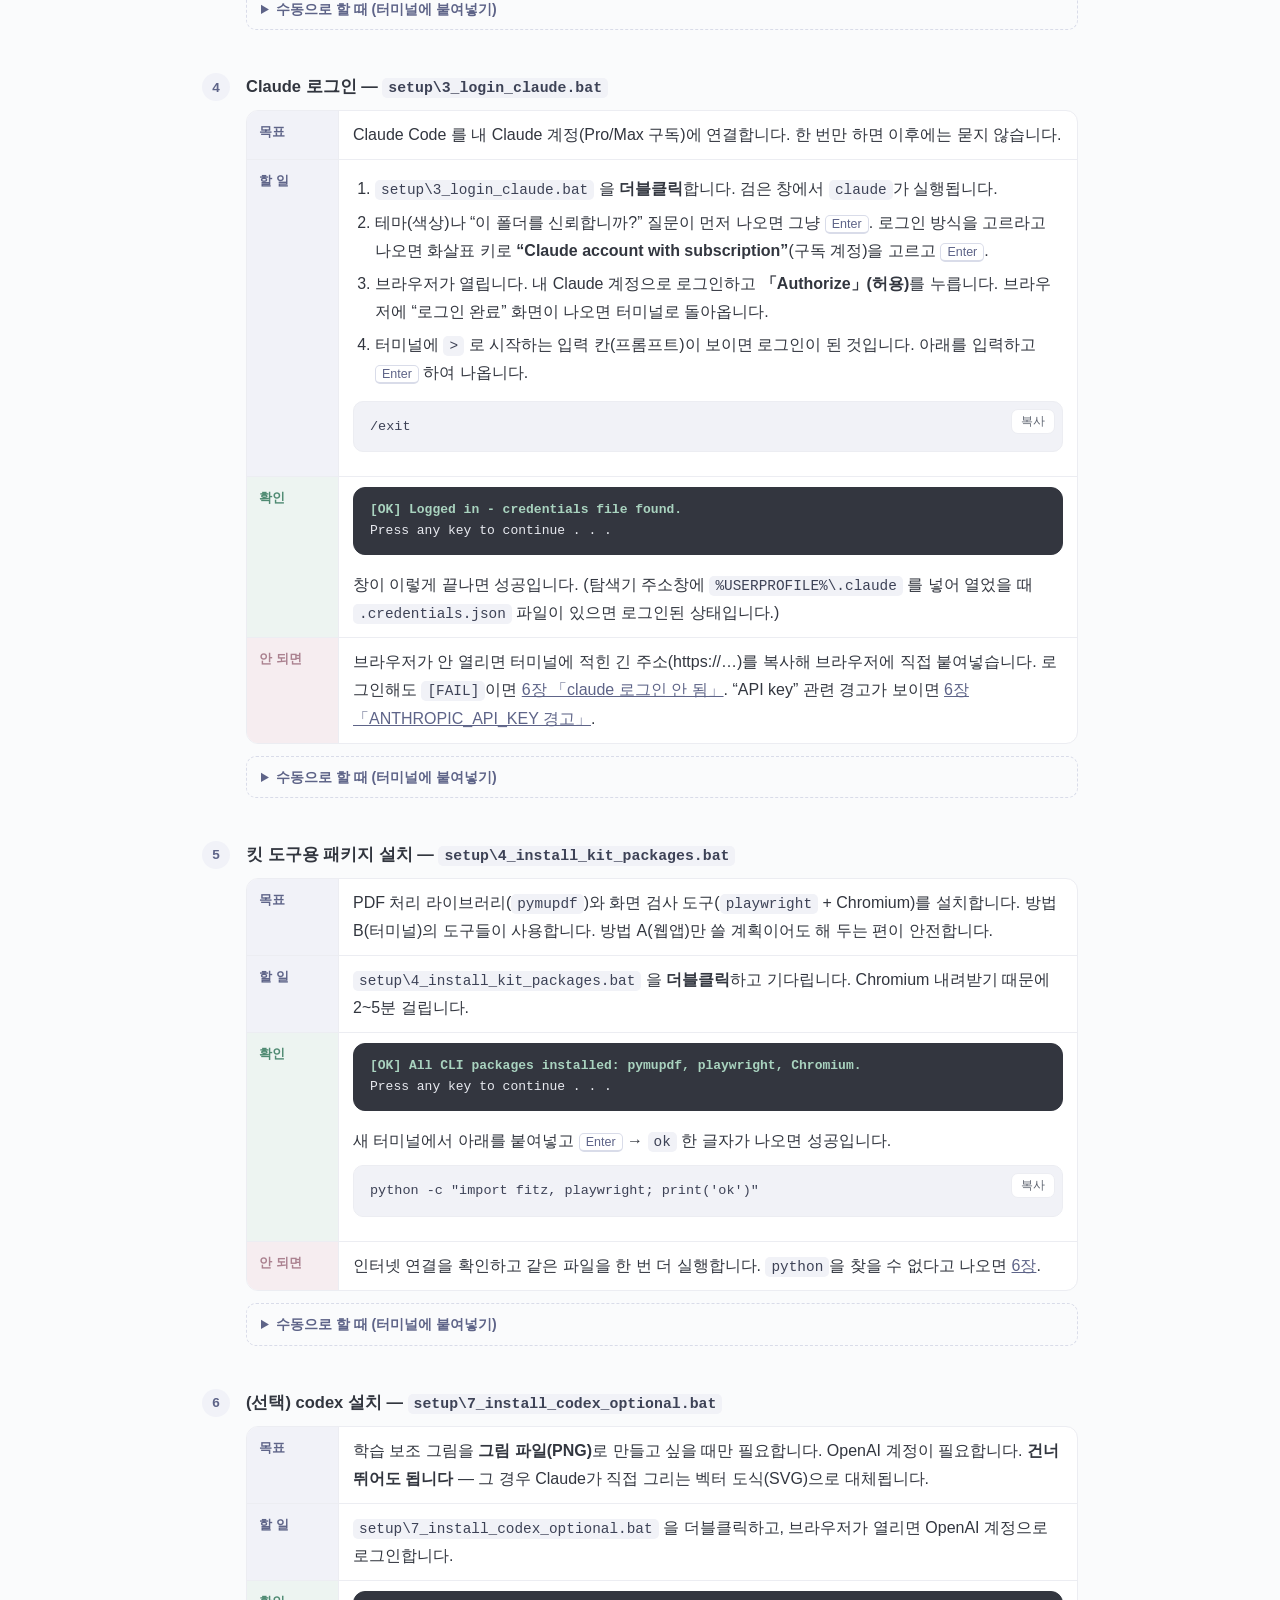
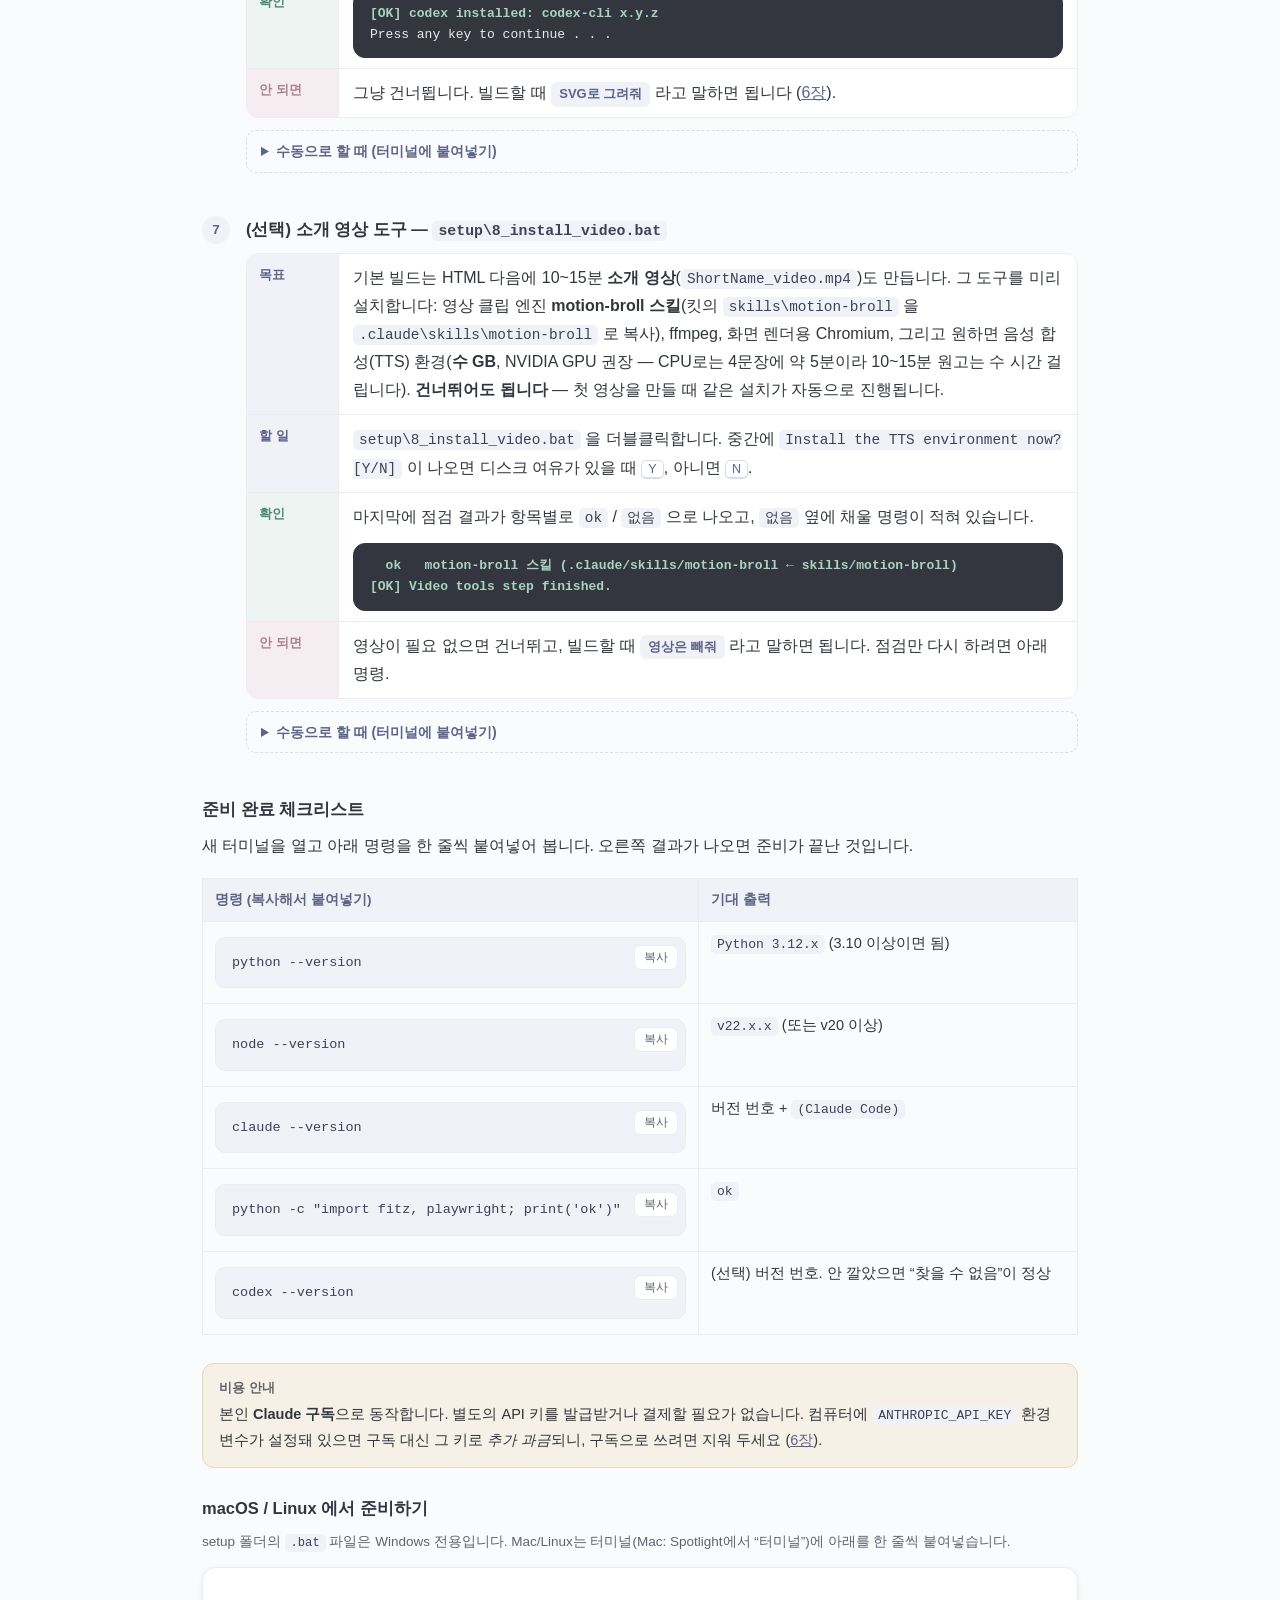
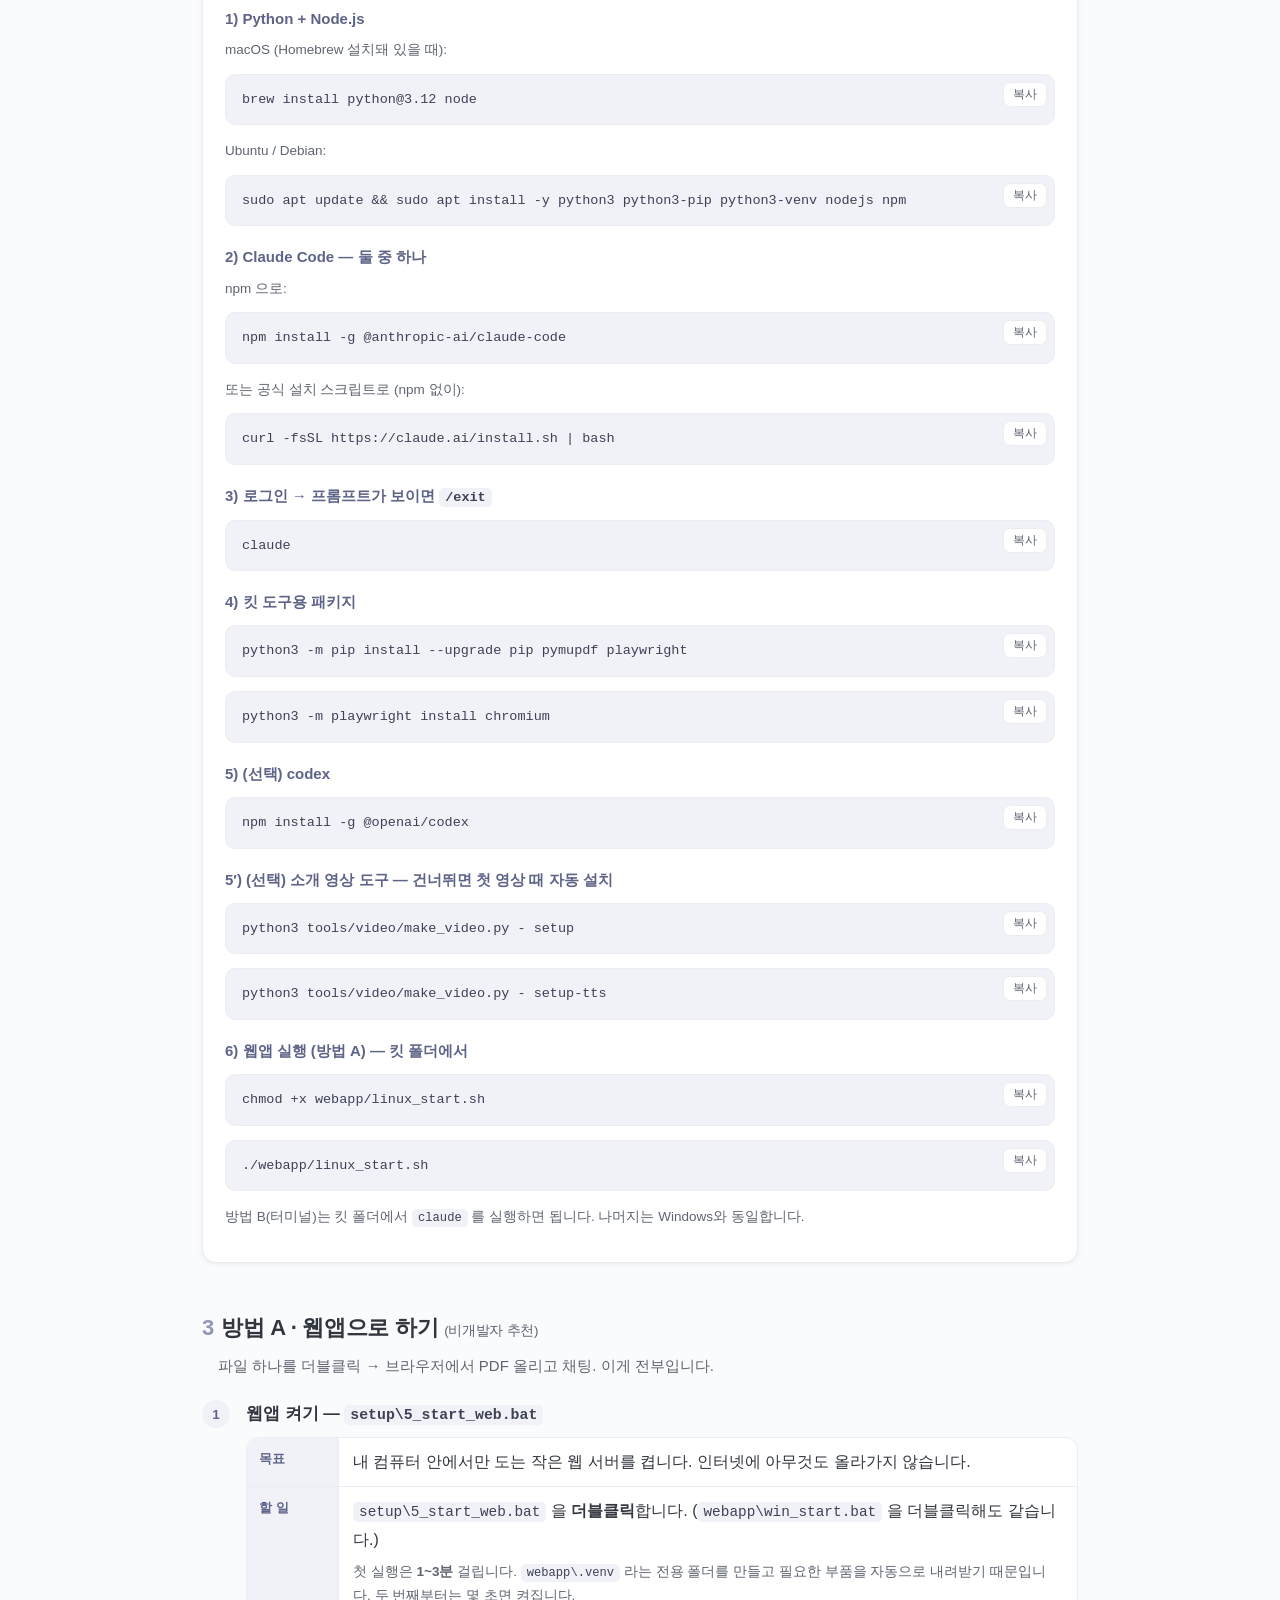
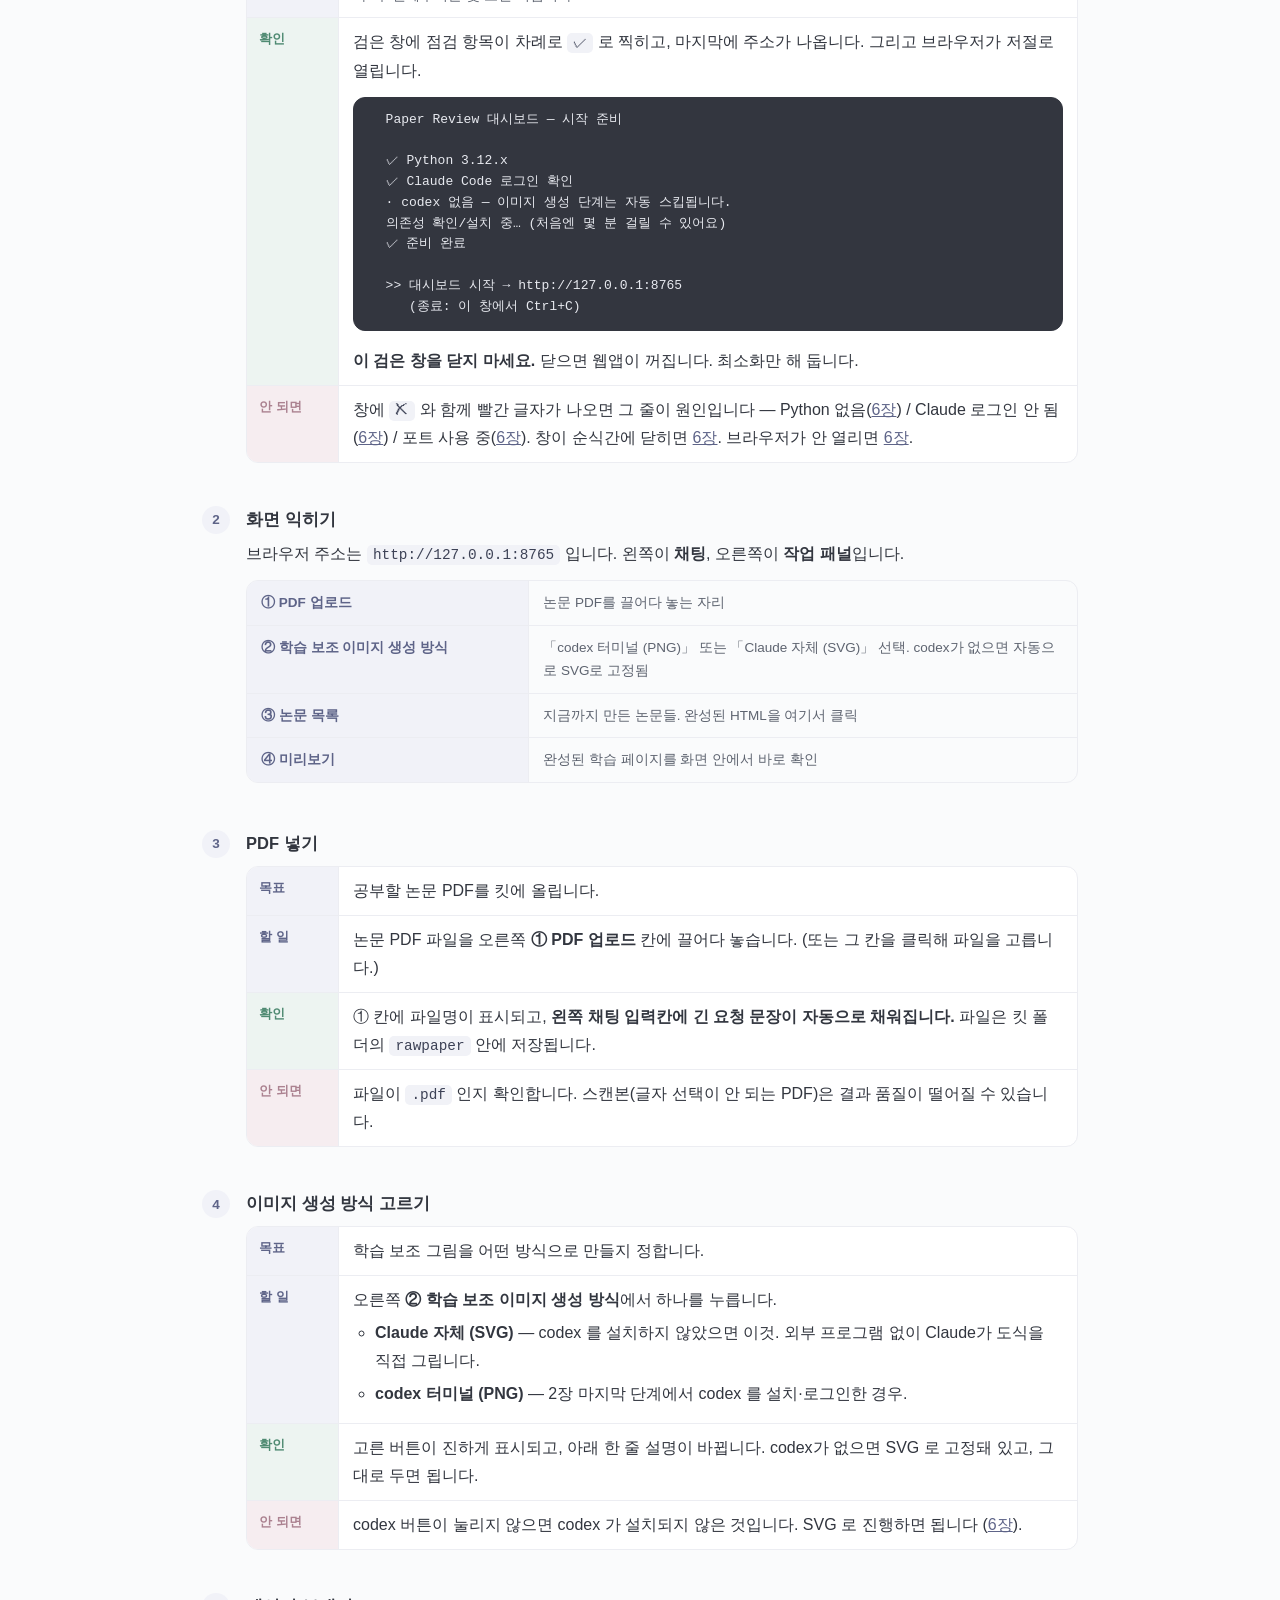
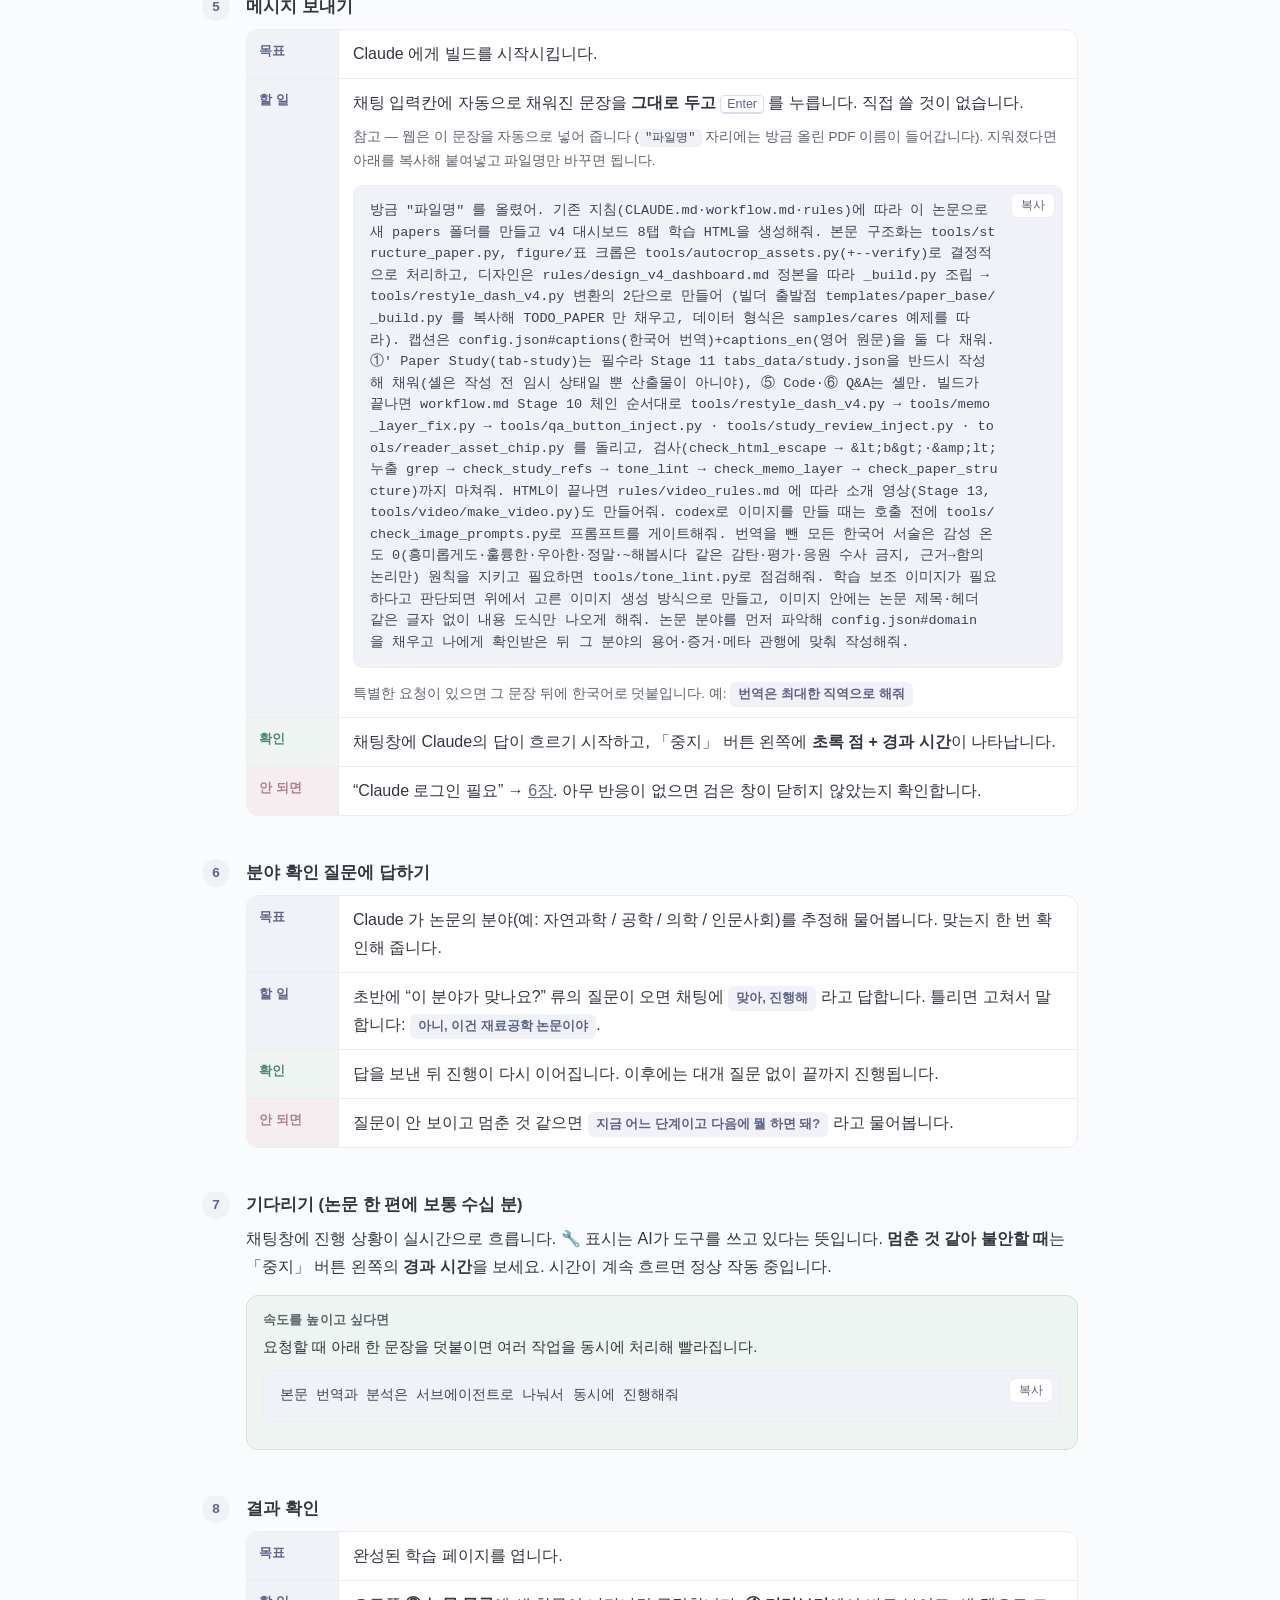
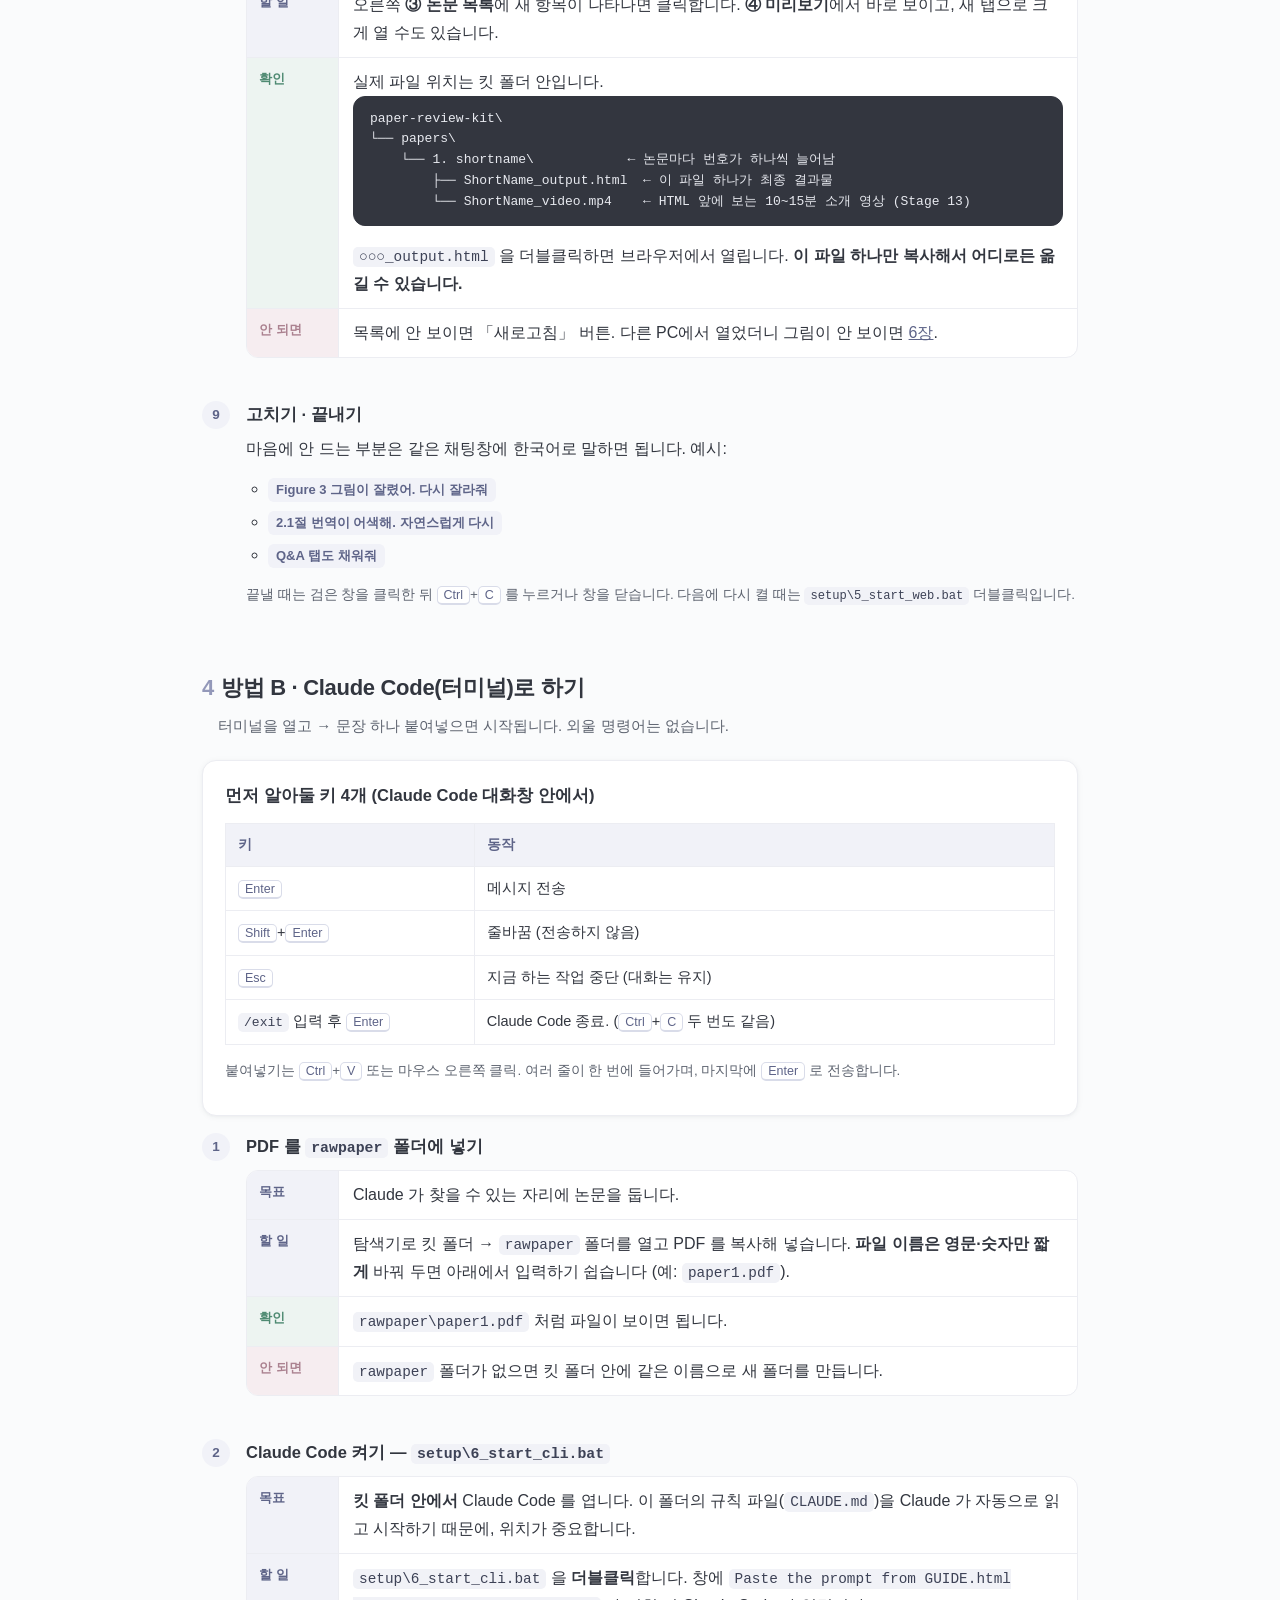
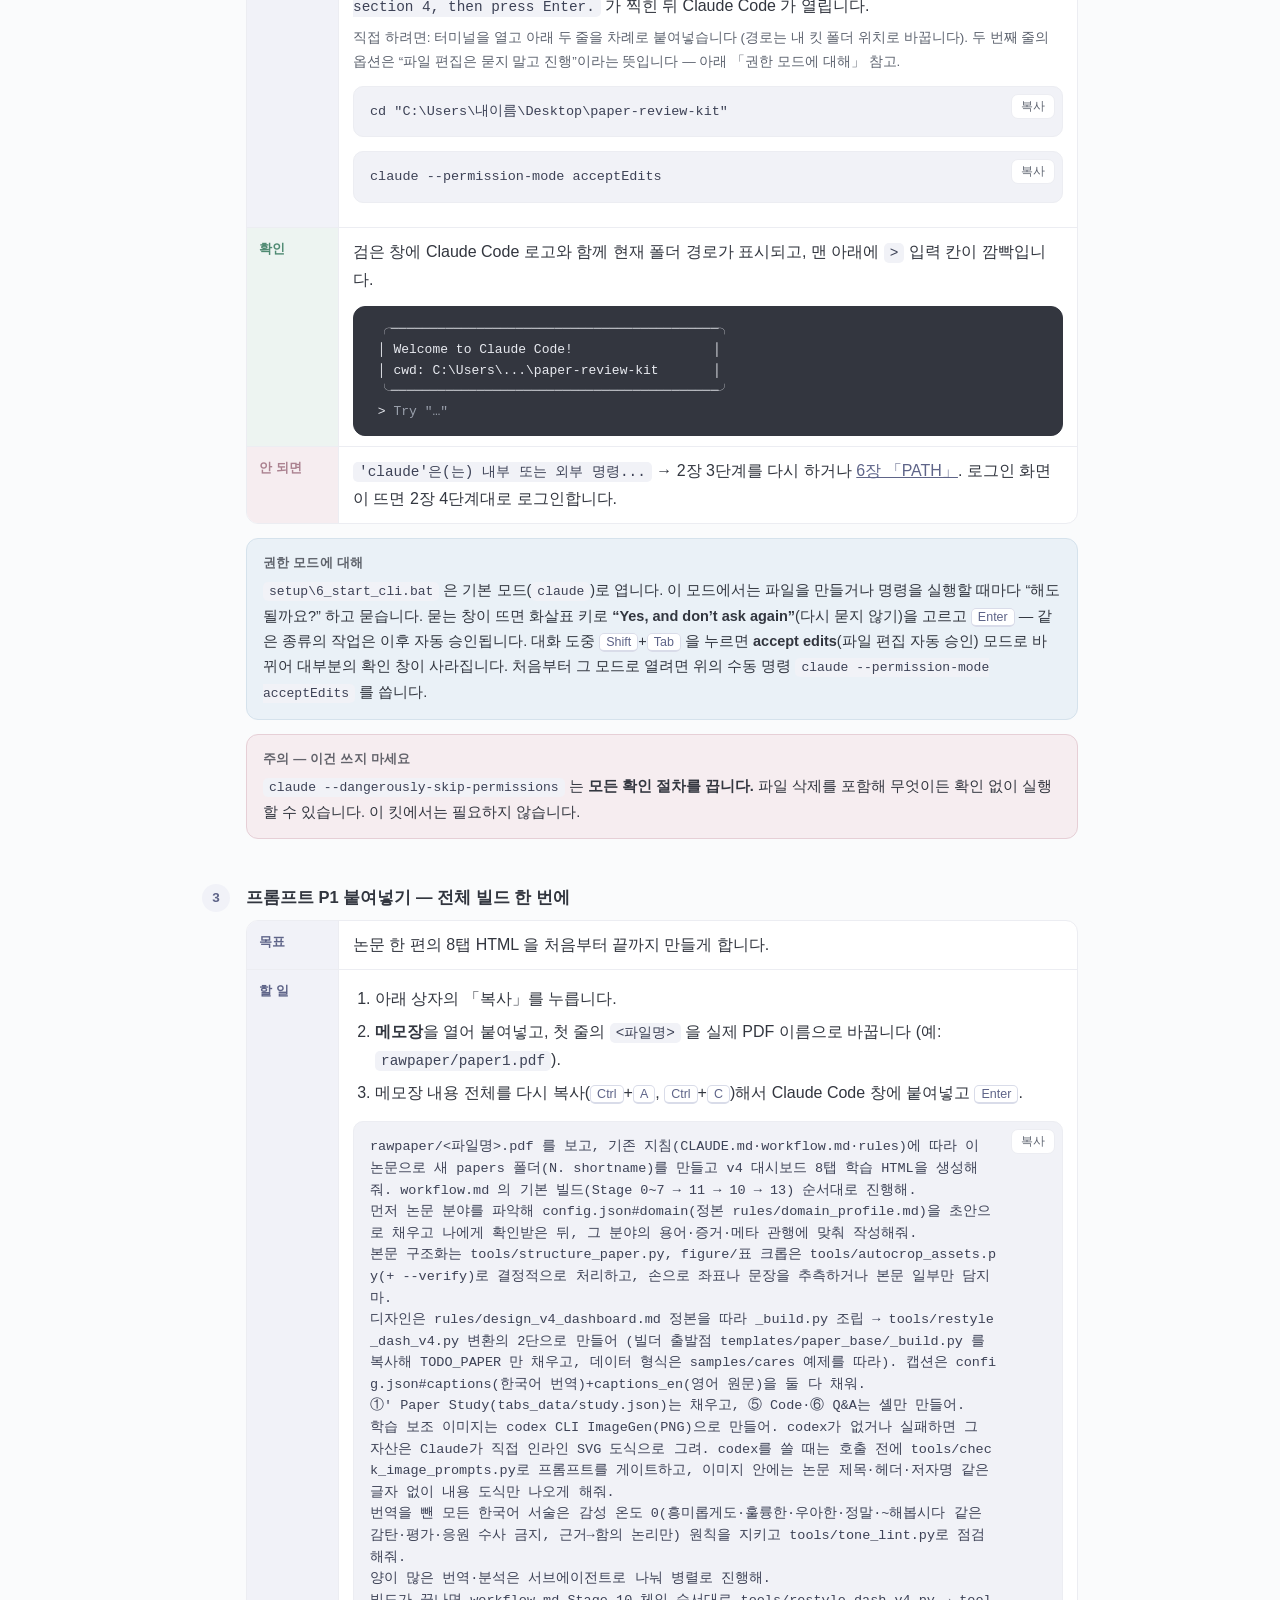
==== commit afb4bc9f: "fix: 신규 사용자 검증 반영 — TTS 긴 경로·nums 형식·출력 인코딩·설치 스크립트 정리 git 추적 파일만 받은 clone으로 HTML·영상 전 과정을 실측 검증하고 찾" ====
--- a/GUIDE.html
+++ b/GUIDE.html
@@ -513,7 +513,7 @@
       <span class="t">(선택) 소개 영상 도구 — <code>setup\8_install_video.bat</code></span>
       <div class="sbox">
         <div class="sb"><div class="sk">목표</div><div class="sv">기본 빌드는 HTML 다음에 10~15분 <strong>소개 영상</strong>(<code>ShortName_video.mp4</code>)도 만듭니다. 그 도구를 미리 설치합니다:
-          영상 클립 엔진 <strong>motion-broll 스킬</strong>(킷의 <code>skills\motion-broll</code> 을 <code>.claude\skills\motion-broll</code> 로 복사), ffmpeg, 화면 렌더용 Chromium, 그리고 원하면 음성 합성(TTS) 환경(<strong>수 GB</strong>, NVIDIA GPU 권장).
+          영상 클립 엔진 <strong>motion-broll 스킬</strong>(킷의 <code>skills\motion-broll</code> 을 <code>.claude\skills\motion-broll</code> 로 복사), ffmpeg, 화면 렌더용 Chromium, 그리고 원하면 음성 합성(TTS) 환경(<strong>수 GB</strong>, NVIDIA GPU 권장 — CPU로는 4문장에 약 5분이라 10~15분 원고는 수 시간 걸립니다).
           <strong>건너뛰어도 됩니다</strong> — 첫 영상을 만들 때 같은 설치가 자동으로 진행됩니다.</div></div>
         <div class="sb"><div class="sk">할 일</div><div class="sv"><code>setup\8_install_video.bat</code> 을 더블클릭합니다. 중간에 <code>Install the TTS environment now? [Y/N]</code> 이 나오면 디스크 여유가 있을 때 <kbd>Y</kbd>, 아니면 <kbd>N</kbd>.</div></div>
         <div class="sb check"><div class="sk">확인</div><div class="sv">마지막에 점검 결과가 항목별로 <code>ok</code> / <code>없음</code> 으로 나오고, <code>없음</code> 옆에 채울 명령이 적혀 있습니다.
